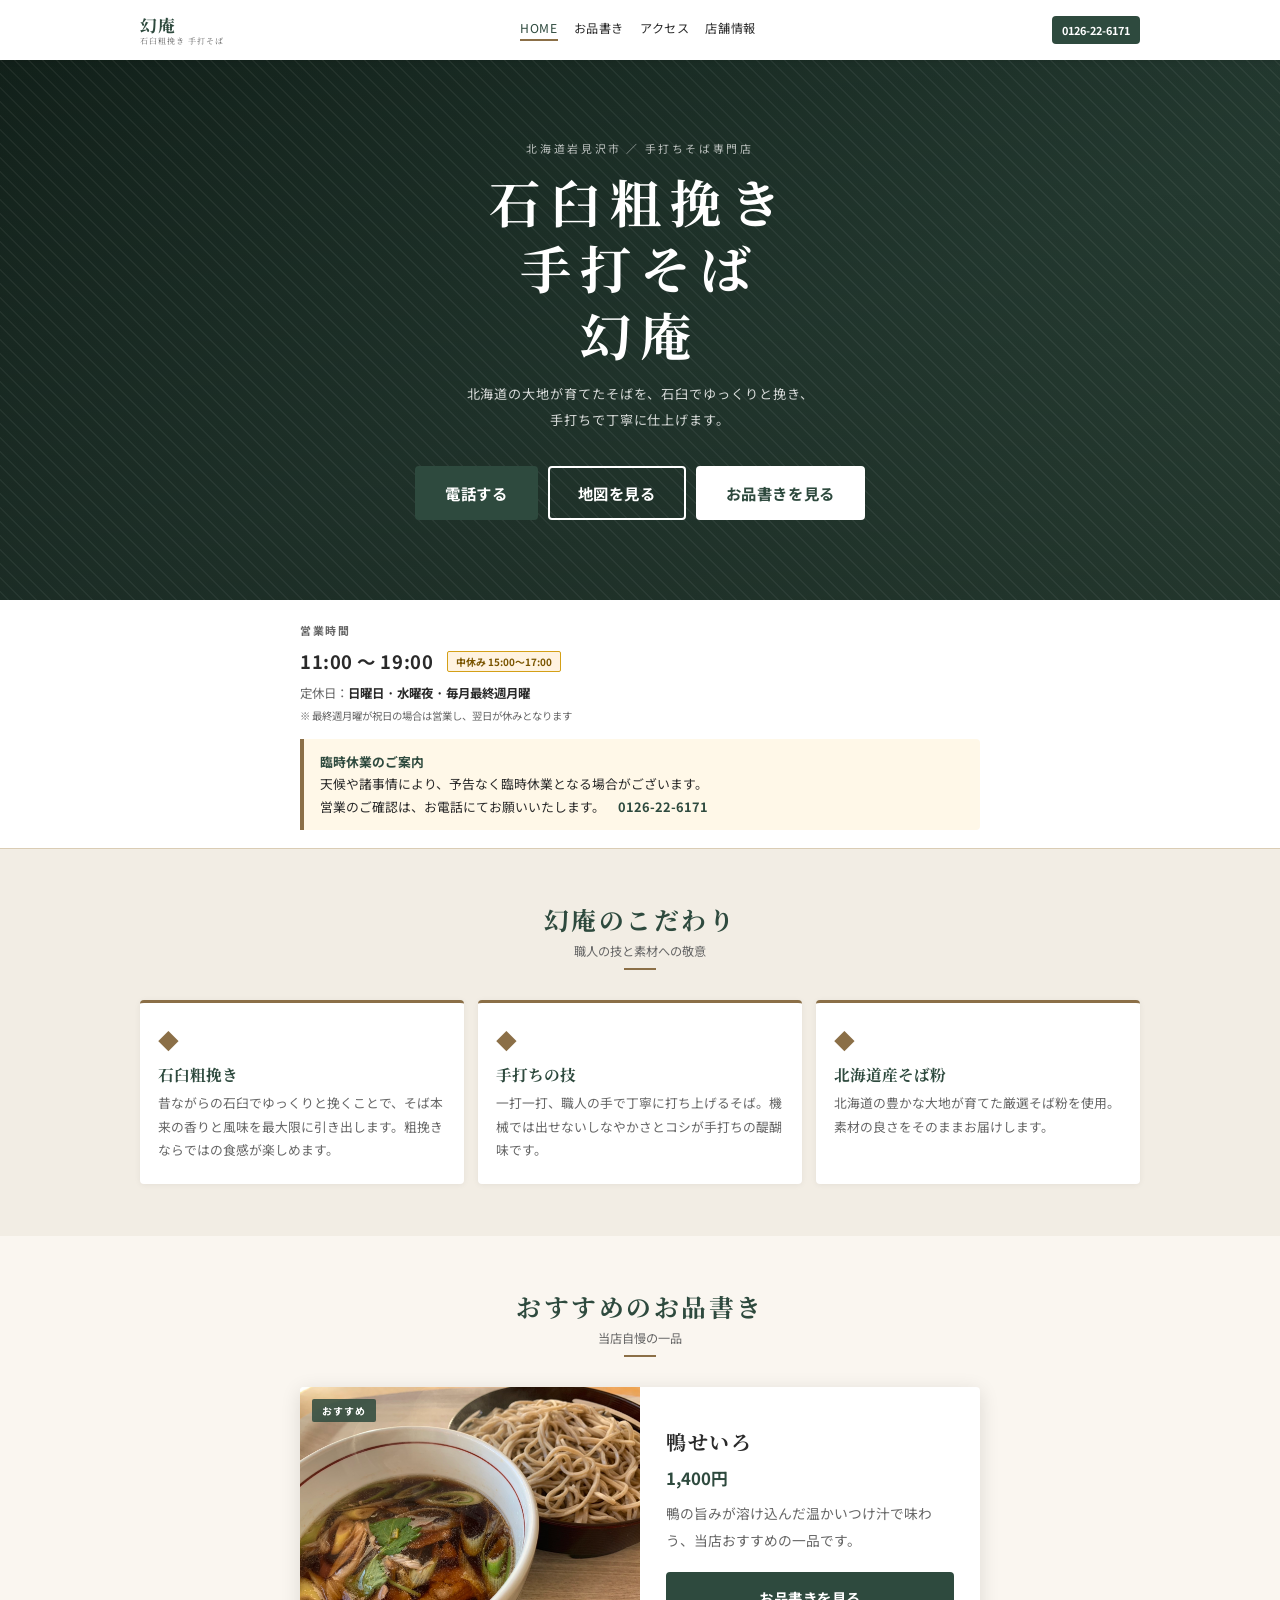
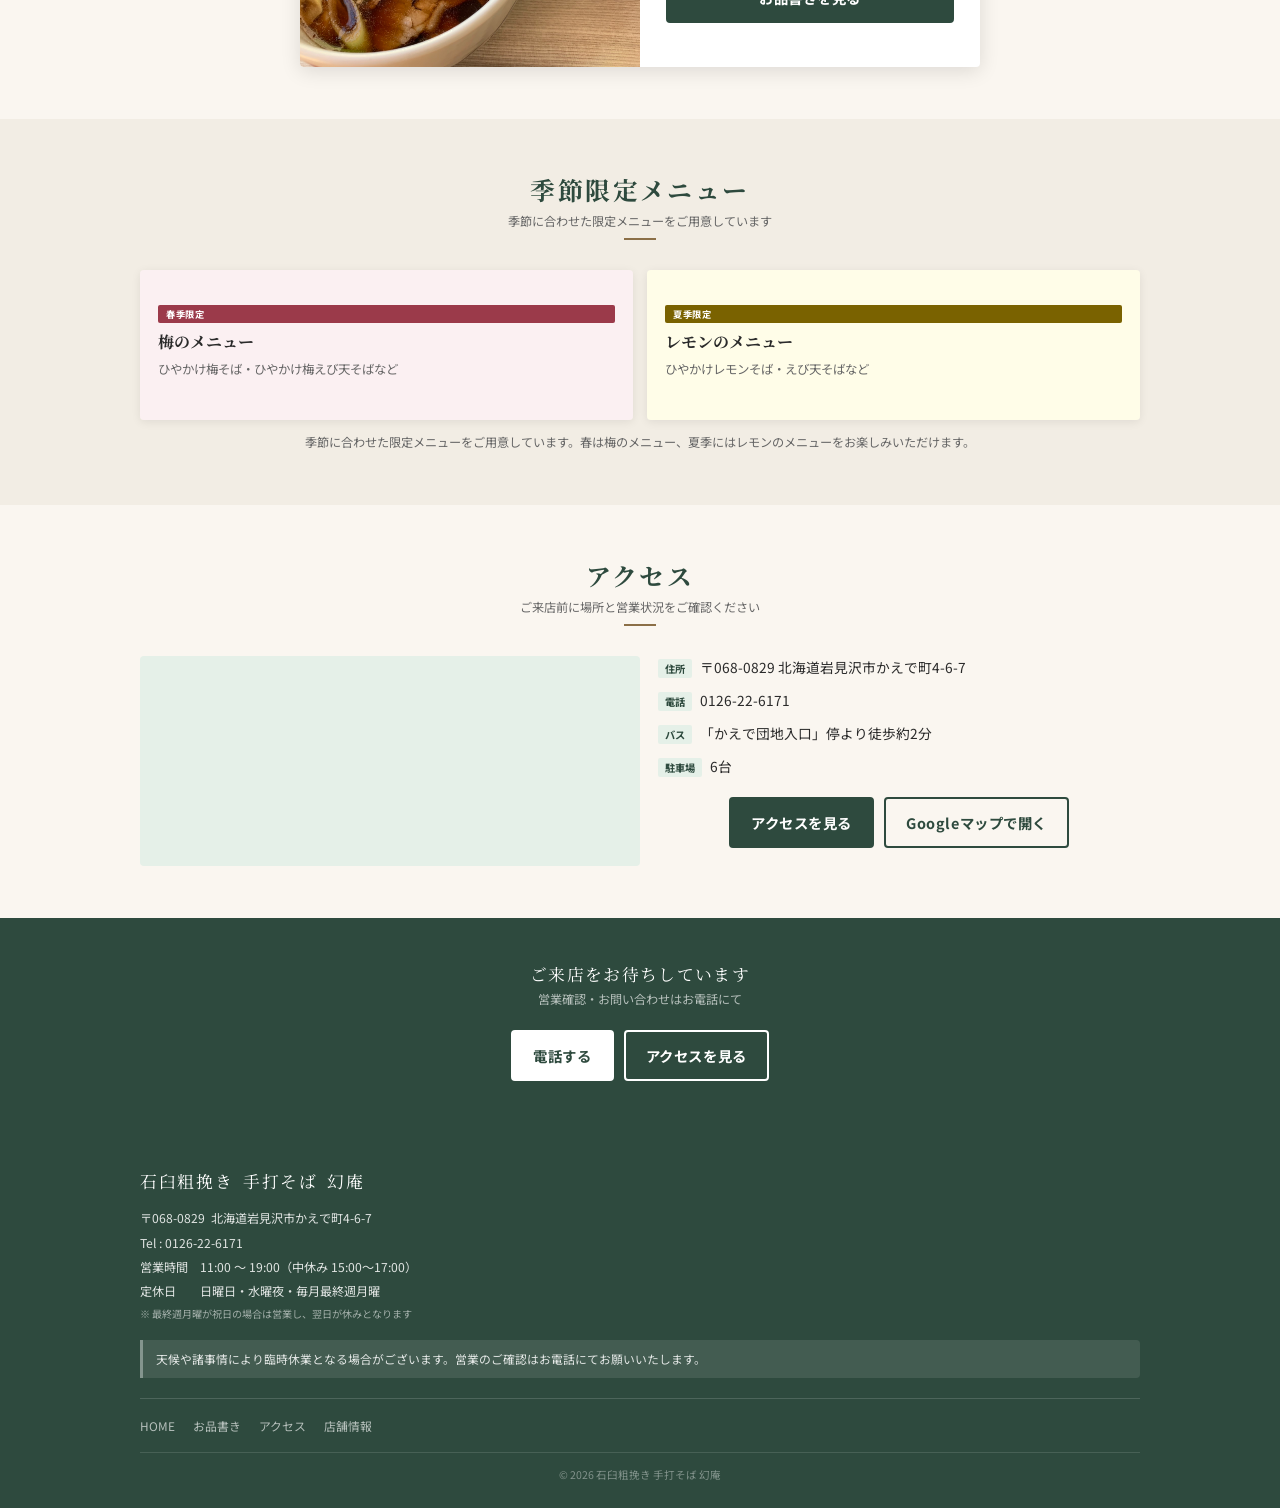
==== index.html @ c1849819 "Add files via upload" ====
<!DOCTYPE html>
<html lang="ja">
<head>
  <meta charset="UTF-8">
  <meta name="viewport" content="width=device-width, initial-scale=1.0">
  <title>石臼粗挽き 手打そば 幻庵｜岩見沢の手打そば店</title>
  <meta name="description" content="北海道岩見沢市かえで町の手打そば店「石臼粗挽き 手打そば 幻庵」。鴨せいろをはじめとした風味豊かなそばをご提供。営業時間や営業確認はお電話にてご案内しています。">
  <meta property="og:title" content="石臼粗挽き 手打そば 幻庵">
  <meta property="og:description" content="岩見沢市かえで町の石臼粗挽き手打そば店。メニューや営業時間等をご案内します。">
  <meta property="og:type" content="website">
  <meta property="og:url" content="https://jasmin1522.github.io/genan-site/index.html">
  <meta property="og:image" content="https://jasmin1522.github.io/genan-site/images/kamo-seiro.jpg">
  <meta property="og:site_name" content="石臼粗挽き 手打そば 幻庵">
  <meta name="twitter:card" content="summary_large_image">
  <link rel="preconnect" href="https://fonts.googleapis.com">
  <link rel="preconnect" href="https://fonts.gstatic.com" crossorigin>
  <link href="https://fonts.googleapis.com/css2?family=Noto+Sans+JP:wght@400;500;700&family=Noto+Serif+JP:wght@400;600;700&display=swap" rel="stylesheet">
  <link rel="stylesheet" href="css/style.css">
</head>
<body>
  <header class="hdr">
    <div class="hdr-in container">
      <a href="index.html" class="logo">幻庵<small>石臼粗挽き 手打そば</small></a>
      <nav class="nav" aria-label="グローバルナビゲーション">
        <a href="index.html" class="on">HOME</a>
        <a href="menu.html">お品書き</a>
        <a href="access.html">アクセス</a>
        <a href="info.html">店舗情報</a>
      </nav>
      <div class="hdr-actions">
        <a href="tel:0126-22-6171" class="hdr-tel">0126-22-6171</a>
        <button type="button" class="hamburger" id="hamburgerBtn" aria-label="メニューを開閉" aria-expanded="false" aria-controls="mobileMenu">
          <span></span>
          <span></span>
          <span></span>
        </button>
      </div>
    </div>
    <nav class="mobile-menu" id="mobileMenu" aria-label="モバイルメニュー" aria-hidden="true">
      <div class="mobile-menu__inner container">
        <a href="index.html" class="mobile-menu__link on">HOME</a>
        <a href="menu.html" class="mobile-menu__link">お品書き</a>
        <a href="access.html" class="mobile-menu__link">アクセス</a>
        <a href="info.html" class="mobile-menu__link">店舗情報</a>
        <a href="tel:0126-22-6171" class="btn btn-p btn-full">電話する</a>
      </div>
    </nav>
  </header>

  <main>
    <section class="hero">
      <div class="hero-c">
        <p class="hero-ey">北海道岩見沢市 ／ 手打ちそば専門店</p>
        <h1 class="hero-h1">石臼粗挽き<br>手打そば<br>幻庵</h1>
        <p class="hero-lead">北海道の大地が育てたそばを、石臼でゆっくりと挽き、<br>手打ちで丁寧に仕上げます。</p>
        <div class="cta-g">
          <a href="tel:0126-22-6171" class="btn btn-p btn-lg">電話する</a>
          <a href="https://maps.app.goo.gl/ch3YZuzkABbox61Y8" class="btn btn-ow btn-lg" target="_blank" rel="noopener">地図を見る</a>
          <a href="menu.html" class="btn btn-w btn-lg">お品書きを見る</a>
        </div>
      </div>
    </section>

    <div class="hours-bar">
      <div class="container container--compact">
        <p class="hours-head">営業時間</p>
        <div class="hours-main">
          <span class="hours-time">11:00 〜 19:00</span>
          <span class="break-badge">中休み 15:00〜17:00</span>
        </div>
        <p class="hours-closed">
          定休日：<strong>日曜日 · 水曜夜 · 毎月最終週月曜</strong><br>
          <small>※ 最終週月曜が祝日の場合は営業し、翌日が休みとなります</small>
        </p>
        <div class="kyuugyo-box">
          <strong>臨時休業のご案内</strong><br>
          天候や諸事情により、予告なく臨時休業となる場合がございます。<br>
          営業のご確認は、お電話にてお願いいたします。&emsp;<strong>0126-22-6171</strong>
        </div>
      </div>
    </div>

    <section class="sec sec-alt">
      <div class="container">
        <h2 class="sec-title">幻庵のこだわり</h2>
        <p class="sec-sub">職人の技と素材への敬意</p>
        <div class="divider"></div>
        <div class="kd-grid">
          <div class="kd-card">
            <div class="kd-icon">◆</div>
            <h3 class="kd-title">石臼粗挽き</h3>
            <p class="kd-text">昔ながらの石臼でゆっくりと挽くことで、そば本来の香りと風味を最大限に引き出します。粗挽きならではの食感が楽しめます。</p>
          </div>
          <div class="kd-card">
            <div class="kd-icon">◆</div>
            <h3 class="kd-title">手打ちの技</h3>
            <p class="kd-text">一打一打、職人の手で丁寧に打ち上げるそば。機械では出せないしなやかさとコシが手打ちの醍醐味です。</p>
          </div>
          <div class="kd-card">
            <div class="kd-icon">◆</div>
            <h3 class="kd-title">北海道産そば粉</h3>
            <p class="kd-text">北海道の豊かな大地が育てた厳選そば粉を使用。素材の良さをそのままお届けします。</p>
          </div>
        </div>
      </div>
    </section>

    <section class="sec">
      <div class="container container--compact">
        <h2 class="sec-title">おすすめのお品書き</h2>
        <p class="sec-sub">当店自慢の一品</p>
        <div class="divider"></div>
        <div class="feature-card">
          <div class="feature-card__photo">
            <img src="images/kamo-seiro.jpg" alt="幻庵のおすすめメニュー 鴨せいろ">
            <div class="feature-card__photo-overlay">おすすめ</div>
          </div>
          <div class="feature-card__body">
            <h3 class="feature-card__title">鴨せいろ</h3>
            <p class="feature-card__price">1,400円</p>
            <p class="feature-card__desc">鴨の旨みが溶け込んだ温かいつけ汁で味わう、当店おすすめの一品です。</p>
            <a href="menu.html" class="btn btn-p">お品書きを見る</a>
          </div>
        </div>
      </div>
    </section>

    <section class="sec sec-alt">
      <div class="container">
        <h2 class="sec-title">季節限定メニュー</h2>
        <p class="sec-sub">季節に合わせた限定メニューをご用意しています</p>
        <div class="divider"></div>
        <div class="season-grid">
          <div class="season-card">
            <div class="season-card__body season-card__body--plain season-card__body--ume">
              <span class="badge-spring">春季限定</span>
              <h3 class="season-card__name">梅のメニュー</h3>
              <p class="season-card__desc">ひやかけ梅そば・ひやかけ梅えび天そばなど</p>
            </div>
          </div>
          <div class="season-card">
            <div class="season-card__body season-card__body--plain season-card__body--lemon">
              <span class="badge-summer">夏季限定</span>
              <h3 class="season-card__name">レモンのメニュー</h3>
              <p class="season-card__desc">ひやかけレモンそば・えび天そばなど</p>
            </div>
          </div>
        </div>
        <p class="season-note">季節に合わせた限定メニューをご用意しています。春は梅のメニュー、夏季にはレモンのメニューをお楽しみいただけます。</p>
      </div>
    </section>

    <section class="sec">
      <div class="container">
        <h2 class="sec-title">アクセス</h2>
        <p class="sec-sub">ご来店前に場所と営業状況をご確認ください</p>
        <div class="divider"></div>
        <div class="access-mini-body">
          <div class="map-embed">
            <iframe src="https://maps.google.com/maps?q=%E5%8C%97%E6%B5%B7%E9%81%93%E5%B2%A9%E8%A6%8B%E6%B2%A2%E5%B8%82%E3%81%8B%E3%81%88%E3%81%A7%E7%94%BA4-6-7&t=&z=16&ie=UTF8&iwloc=&output=embed" title="石臼粗挽き 手打そば 幻庵の地図" loading="lazy" referrerpolicy="no-referrer-when-downgrade"></iframe>
          </div>
          <div class="access-rows">
            <div class="ac-row"><span class="ac-lbl">住所</span><div class="ac-val">〒068-0829 北海道岩見沢市かえで町4-6-7</div></div>
            <div class="ac-row"><span class="ac-lbl">電話</span><div class="ac-val"><a href="tel:0126-22-6171">0126-22-6171</a></div></div>
            <div class="ac-row"><span class="ac-lbl">バス</span><div class="ac-val">「かえで団地入口」停より徒歩約2分</div></div>
            <div class="ac-row"><span class="ac-lbl">駐車場</span><div class="ac-val">6台</div></div>
            <div class="access-buttons">
              <a href="access.html" class="btn btn-p">アクセスを見る</a>
              <a href="https://maps.app.goo.gl/ch3YZuzkABbox61Y8" class="btn btn-o" target="_blank" rel="noopener">Googleマップで開く</a>
            </div>
          </div>
        </div>
      </div>
    </section>

    <section class="cta-bar">
      <div class="container container--compact">
        <p class="cta-bar__title">ご来店をお待ちしています</p>
        <p class="cta-bar__sub">営業確認・お問い合わせはお電話にて</p>
        <div class="cta-bar__btns">
          <a href="tel:0126-22-6171" class="btn btn-w">電話する</a>
          <a href="access.html" class="btn btn-ow">アクセスを見る</a>
        </div>
      </div>
    </section>
  </main>

  <footer class="ftr">
    <div class="container">
      <p class="ftr-name">石臼粗挽き&ensp;手打そば&ensp;幻庵</p>
      <div class="ftr-info">
        <p>〒068-0829&ensp;北海道岩見沢市かえで町4-6-7</p>
        <p>Tel : 0126-22-6171</p>
        <p>営業時間&emsp;11:00 〜 19:00（中休み 15:00〜17:00）</p>
        <p>定休日&emsp;&emsp;日曜日・水曜夜・毎月最終週月曜</p>
        <small>※ 最終週月曜が祝日の場合は営業し、翌日が休みとなります</small>
      </div>
      <div class="ftr-notice">天候や諸事情により臨時休業となる場合がございます。営業のご確認はお電話にてお願いいたします。</div>
      <nav class="ftr-nav" aria-label="フッターナビゲーション">
        <a href="index.html">HOME</a>
        <a href="menu.html">お品書き</a>
        <a href="access.html">アクセス</a>
        <a href="info.html">店舗情報</a>
      </nav>
      <p class="ftr-copy">&copy; 2026 石臼粗挽き 手打そば 幻庵</p>
    </div>
  </footer>

  <script src="js/script.js"></script>
</body>
</html>
---- css/style.css ----
@import url('https://fonts.googleapis.com/css2?family=Noto+Sans+JP:wght@400;500;700&family=Noto+Serif+JP:wght@400;600;700&display=swap');

*, *::before, *::after {
  box-sizing: border-box;
}

:root {
  --c-primary: #2E4A3E;
  --c-primary-dark: #1e3228;
  --c-secondary: #8B6F47;
  --c-accent: #C4965A;
  --c-bg: #FAF6F0;
  --c-bg-alt: #F2EDE4;
  --c-white: #FFFFFF;
  --c-text: #2A2A2A;
  --c-text-sub: #666666;
  --c-border: #DACCB4;
  --c-green-light: #E5F0E8;
  --c-ume: #9B3A4A;
  --c-ume-bg: #FBF0F2;
  --c-ume-border: #D4828F;
  --c-lemon: #7A6200;
  --c-lemon-bg: #FFFDE8;
  --c-lemon-border: #C8AA00;
  --font-sans: 'Noto Sans JP', sans-serif;
  --font-serif: 'Noto Serif JP', serif;
  --r: 4px;
}

html {
  scroll-behavior: smooth;
}

body {
  margin: 0;
  font-family: var(--font-sans);
  background: var(--c-bg);
  color: var(--c-text);
}

a {
  color: inherit;
  text-decoration: none;
}

img {
  max-width: 100%;
  height: auto;
  display: block;
}

button,
input,
textarea,
select {
  font: inherit;
}

.container {
  max-width: 1040px;
  margin-inline: auto;
  padding-inline: 20px;
}

.container--compact {
  max-width: 720px;
}

.visually-hidden {
  position: absolute;
  width: 1px;
  height: 1px;
  padding: 0;
  margin: -1px;
  overflow: hidden;
  clip: rect(0, 0, 0, 0);
  white-space: nowrap;
  border-width: 0;
}

/* ヘッダー */
.hdr {
  background: #fff;
  box-shadow: 0 1px 6px rgba(0, 0, 0, 0.1);
  position: sticky;
  top: 0;
  z-index: 10;
}

.hdr-in {
  display: flex;
  align-items: center;
  justify-content: space-between;
  padding-block: 0;
  min-height: 60px;
  gap: 10px;
}

.logo {
  font-family: var(--font-serif);
  font-size: 1.05rem;
  font-weight: 700;
  color: var(--c-primary);
  letter-spacing: .06em;
  line-height: 1.2;
  flex-shrink: 0;
  white-space: nowrap;
}

.logo small {
  display: block;
  font-size: .50rem;
  font-weight: 400;
  color: var(--c-text-sub);
  margin-top: 1px;
}

.nav {
  display: none;
}

.nav a {
  font-size: .76rem;
  color: var(--c-text);
  letter-spacing: .05em;
  padding-bottom: 2px;
  border-bottom: 2px solid transparent;
  white-space: nowrap;
}

.nav a.on,
.nav a:hover {
  color: var(--c-primary);
  border-bottom-color: var(--c-secondary);
}

.hdr-actions {
  display: flex;
  align-items: center;
  gap: 8px;
  flex-shrink: 0;
}

.hdr-tel {
  display: none;
  align-items: center;
  font-size: .68rem;
  font-weight: 700;
  color: #fff;
  background: var(--c-primary);
  padding: 6px 10px;
  border-radius: var(--r);
  white-space: nowrap;
}

.hamburger {
  width: 42px;
  height: 42px;
  display: inline-flex;
  flex-direction: column;
  justify-content: center;
  gap: 5px;
  border: 1px solid var(--c-border);
  border-radius: var(--r);
  background: #fff;
  padding-inline: 10px;
}

.hamburger span {
  width: 100%;
  height: 2px;
  background: var(--c-primary);
  transition: .2s;
}

.hamburger.is-open span:nth-child(1) {
  transform: translateY(7px) rotate(45deg);
}

.hamburger.is-open span:nth-child(2) {
  opacity: 0;
}

.hamburger.is-open span:nth-child(3) {
  transform: translateY(-7px) rotate(-45deg);
}

.mobile-menu {
  display: none;
  background: #fff;
  border-top: 1px solid var(--c-border);
}

.mobile-menu.is-open {
  display: block;
}

.mobile-menu__inner {
  padding-top: 8px;
  padding-bottom: 16px;
}

.mobile-menu__link {
  display: block;
  padding: 14px 0;
  border-bottom: 1px solid var(--c-border);
  font-size: .86rem;
}

.mobile-menu__link.on {
  color: var(--c-primary);
}

/* ボタン */
.btn {
  display: inline-flex;
  align-items: center;
  justify-content: center;
  gap: 6px;
  padding: 13px 20px;
  min-height: 48px;
  font-family: var(--font-sans);
  font-size: .90rem;
  font-weight: 700;
  letter-spacing: .04em;
  border: 2px solid transparent;
  border-radius: var(--r);
  cursor: pointer;
  transition: .2s;
  white-space: nowrap;
}

.btn-p {
  background: var(--c-primary);
  color: #fff;
  border-color: var(--c-primary);
}

.btn-p:hover {
  background: var(--c-primary-dark);
}

.btn-ow {
  background: transparent;
  color: #fff;
  border-color: #fff;
}

.btn-w {
  background: #fff;
  color: var(--c-primary);
  border-color: #fff;
}

.btn-o {
  background: transparent;
  color: var(--c-primary);
  border-color: var(--c-primary);
}

.btn-lg {
  padding: 14px 28px;
  font-size: .96rem;
}

.btn-full {
  width: 100%;
}

.btn-sm {
  font-size: .80rem;
  padding: 9px 16px;
  min-height: auto;
}

/* ヒーロー */
.hero {
  min-height: 60vh;
  display: flex;
  align-items: center;
  justify-content: center;
  text-align: center;
  padding: 60px 24px;
  position: relative;
  overflow: hidden;
  background: linear-gradient(160deg, #162820 0%, #2E4A3E 55%, #3a5a4a 100%);
}

.hero::after {
  content: '';
  position: absolute;
  inset: 0;
  opacity: .05;
  background-image: repeating-linear-gradient(45deg, #fff 0, #fff 1px, transparent 0, transparent 50%);
  background-size: 14px 14px;
  pointer-events: none;
}

.hero::before {
  content: '';
  position: absolute;
  inset: 0;
  background: linear-gradient(180deg, rgba(0, 0, 0, .2) 0%, rgba(0, 0, 0, .4) 100%);
}

.hero-c {
  position: relative;
  z-index: 1;
  color: #fff;
  max-width: 500px;
}

.hero-ey {
  font-size: .68rem;
  letter-spacing: .24em;
  opacity: .70;
  margin: 0 0 12px;
}

.hero-h1 {
  font-family: var(--font-serif);
  font-size: clamp(1.9rem, 7vw, 3.2rem);
  letter-spacing: .18em;
  line-height: 1.3;
  margin: 0 0 14px;
}

.hero-lead {
  font-size: .82rem;
  letter-spacing: .07em;
  opacity: .82;
  line-height: 1.95;
  margin: 0 0 34px;
}

.cta-g {
  display: flex;
  flex-direction: column;
  gap: 10px;
  max-width: 290px;
  margin: 0 auto;
}

/* 営業時間 */
.hours-bar {
  background: #fff;
  padding: 22px 0 18px;
  border-bottom: 1px solid var(--c-border);
}

.hours-head {
  font-size: .68rem;
  font-weight: 700;
  color: var(--c-text-sub);
  letter-spacing: .14em;
  margin: 0 0 10px;
}

.hours-main {
  display: flex;
  align-items: center;
  flex-wrap: wrap;
  gap: 6px 14px;
  margin-bottom: 8px;
}

.hours-time {
  font-size: 1.15rem;
  font-weight: 700;
  color: var(--c-text);
  letter-spacing: .03em;
}

.break-badge {
  display: inline-block;
  background: #FFF3E0;
  border: 1px solid #D4A017;
  color: #7A5500;
  font-size: .62rem;
  font-weight: 700;
  padding: 2px 8px;
  border-radius: 2px;
}

.hours-closed {
  font-size: .78rem;
  color: var(--c-text-sub);
  line-height: 1.8;
  margin: 0 0 12px;
}

.hours-closed strong {
  color: var(--c-text);
}

.kyuugyo-box {
  background: #FFF8E8;
  border-left: 4px solid var(--c-secondary);
  padding: 12px 16px;
  border-radius: 0 var(--r) var(--r) 0;
  font-size: .80rem;
  color: var(--c-text);
  line-height: 1.75;
}

.kyuugyo-box strong {
  color: var(--c-primary);
}

/* セクション */
.sec {
  padding: 52px 0;
}

.sec-alt {
  background: var(--c-bg-alt);
}

.sec-title {
  font-family: var(--font-serif);
  font-size: clamp(1.2rem, 4vw, 1.55rem);
  color: var(--c-primary);
  text-align: center;
  letter-spacing: .10em;
  margin: 0 0 5px;
}

.sec-sub {
  font-size: .76rem;
  color: var(--c-text-sub);
  text-align: center;
  margin: 0 0 8px;
}

.divider {
  width: 32px;
  height: 2px;
  background: var(--c-secondary);
  margin: 8px auto 30px;
}

/* こだわり */
.kd-grid {
  display: grid;
  grid-template-columns: 1fr;
  gap: 14px;
}

.kd-card {
  background: #fff;
  border-top: 3px solid var(--c-secondary);
  border-radius: var(--r);
  padding: 22px 18px;
  box-shadow: 0 1px 6px rgba(0, 0, 0, .06);
}

.kd-icon {
  font-size: 1.3rem;
  color: var(--c-secondary);
  margin-bottom: 8px;
}

.kd-title {
  font-family: var(--font-serif);
  font-size: .98rem;
  color: var(--c-primary);
  margin: 0 0 6px;
}

.kd-text {
  font-size: .80rem;
  color: var(--c-text-sub);
  line-height: 1.85;
  margin: 0;
}

/* フィーチャーカード */
.feature-card {
  max-width: 560px;
  margin: 0 auto;
  background: #fff;
  border-radius: var(--r);
  overflow: hidden;
  box-shadow: 0 4px 20px rgba(0, 0, 0, .12);
}

.feature-card__photo {
  width: 100%;
  height: 260px;
  overflow: hidden;
  position: relative;
}

.feature-card__photo img {
  width: 100%;
  height: 100%;
  object-fit: cover;
  object-position: center 40%;
}

.feature-card__photo-overlay {
  position: absolute;
  top: 12px;
  left: 12px;
  background: rgba(46, 74, 62, .85);
  color: #fff;
  font-size: .62rem;
  font-weight: 700;
  letter-spacing: .10em;
  padding: 4px 10px;
  border-radius: 2px;
}

.feature-card__body {
  padding: 22px 26px 26px;
  text-align: center;
}

.feature-card__title {
  font-family: var(--font-serif);
  font-size: 1.25rem;
  color: var(--c-text);
  margin: 0 0 10px;
  letter-spacing: .08em;
}

.feature-card__price {
  font-size: 1.05rem;
  font-weight: 700;
  color: var(--c-primary);
  margin: 0 0 10px;
}

.feature-card__desc {
  font-size: .86rem;
  color: var(--c-text-sub);
  line-height: 1.95;
  margin: 0 0 18px;
}

.feature-card--menu {
  max-width: 100%;
  margin-bottom: 34px;
}

.feature-card__body--menu {
  background: #fff;
  padding: 18px 20px;
  text-align: left;
}

.feature-card__title--menu {
  font-size: 1.1rem;
  margin-bottom: 4px;
}

.feature-card__price-inline {
  font-size: .80rem;
  font-weight: 700;
  color: var(--c-primary);
}

/* 季節限定 */
.season-grid {
  display: grid;
  grid-template-columns: 1fr;
  gap: 14px;
}

.season-grid--compact {
  grid-template-columns: 1fr 1fr;
  gap: 12px;
}

.season-card {
  border-radius: var(--r);
  overflow: hidden;
  box-shadow: 0 2px 10px rgba(0, 0, 0, .08);
}

.season-card__photo {
  height: 150px;
  overflow: hidden;
  position: relative;
}

.season-card__photo-ph {
  width: 100%;
  height: 100%;
  display: flex;
  flex-direction: column;
  align-items: center;
  justify-content: center;
  gap: 5px;
  position: relative;
}

.season-card__photo-ph::after {
  content: '';
  position: absolute;
  inset: 0;
  opacity: .07;
  background-image: repeating-linear-gradient(45deg, #fff 0, #fff 1px, transparent 0, transparent 50%);
  background-size: 10px 10px;
}

.ph-ume {
  background: linear-gradient(135deg, #5C2030 0%, #8B3A4A 50%, #6B2A38 100%);
  color: #FFE8EC;
}

.ph-lemon {
  background: linear-gradient(135deg, #5A4800 0%, #8B6E00 50%, #6A5500 100%);
  color: #FFFDE0;
}

.ph-name {
  position: relative;
  z-index: 1;
  font-family: var(--font-serif);
  font-size: 1.2rem;
  font-weight: 700;
  letter-spacing: .12em;
}

.ph-label {
  position: relative;
  z-index: 1;
  font-size: .60rem;
  letter-spacing: .18em;
  opacity: .78;
}

.season-card__body {
  padding: 14px 18px 18px;
  background: #fff;
}

.season-card__body--plain {
  min-height: 150px;
  display: flex;
  flex-direction: column;
  justify-content: center;
}

.season-card__body--ume {
  background: var(--c-ume-bg);
}

.season-card__body--lemon {
  background: var(--c-lemon-bg);
}

.season-card__name {
  font-family: var(--font-serif);
  font-size: 1.0rem;
  color: var(--c-text);
  margin: 0 0 5px;
}

.season-card__desc {
  font-size: .78rem;
  color: var(--c-text-sub);
  line-height: 1.80;
  margin: 0;
}

.season-card__name--small {
  font-size: .90rem;
}

.season-card__desc--small {
  font-size: .74rem;
}

.badge-spring,
.badge-summer {
  display: inline-block;
  font-size: .58rem;
  font-weight: 700;
  padding: 2px 8px;
  border-radius: 2px;
  margin-bottom: 7px;
  letter-spacing: .06em;
}

.badge-spring {
  background: var(--c-ume);
  color: #fff;
}

.badge-summer {
  background: var(--c-lemon);
  color: #fff;
}

.season-note {
  font-size: .76rem;
  color: var(--c-text-sub);
  margin: 12px 0 0;
  line-height: 1.75;
  text-align: center;
}

.season-note--menu {
  text-align: left;
}

/* アクセス */
.access-mini-body {
  display: flex;
  flex-direction: column;
  gap: 18px;
}

.map-embed {
  flex: 0 0 50%;
  height: 210px;
  background: var(--c-green-light);
  border-radius: var(--r);
  overflow: hidden;
}

.map-embed iframe,
.map-live iframe {
  width: 100%;
  height: 100%;
  border: 0;
  display: block;
}

.access-rows {
  display: flex;
  flex-direction: column;
  gap: 10px;
  flex: 1;
}

.ac-row {
  display: flex;
  align-items: flex-start;
  gap: 8px;
  font-size: .86rem;
}

.ac-lbl {
  font-size: .64rem;
  font-weight: 700;
  color: var(--c-primary);
  background: var(--c-green-light);
  padding: 2px 7px;
  border-radius: 2px;
  white-space: nowrap;
  flex-shrink: 0;
  margin-top: 3px;
}

.ac-val {
  color: var(--c-text);
  line-height: 1.65;
}

.access-buttons {
  display: flex;
  flex-direction: column;
  gap: 10px;
  margin-top: 10px;
}

.map-live {
  background: var(--c-green-light);
  height: 300px;
}

/* CTA */
.cta-bar {
  background: var(--c-primary);
  padding: 44px 20px;
  text-align: center;
}

.cta-bar__title {
  font-family: var(--font-serif);
  font-size: 1.05rem;
  color: #fff;
  margin: 0 0 4px;
  letter-spacing: .08em;
}

.cta-bar__sub {
  font-size: .76rem;
  color: rgba(255, 255, 255, .65);
  margin: 0 0 22px;
}

.cta-bar__btns {
  display: flex;
  flex-direction: column;
  gap: 10px;
  max-width: 320px;
  margin: 0 auto;
}

.cta-bar__btns--triple {
  max-width: 360px;
}

/* フッター */
.ftr {
  background: var(--c-primary);
  color: rgba(255, 255, 255, .85);
  padding: 44px 20px 26px;
}

.ftr-name {
  font-family: var(--font-serif);
  font-size: 1.05rem;
  color: #fff;
  letter-spacing: .10em;
  margin: 0 0 13px;
}

.ftr-info {
  font-size: .76rem;
  line-height: 2.0;
  margin-bottom: 16px;
}

.ftr-info p,
.ftr-info small {
  margin: 0;
  display: block;
}

.ftr-info small {
  opacity: .65;
}

.ftr-notice {
  font-size: .74rem;
  background: rgba(255, 255, 255, .10);
  border-left: 3px solid rgba(255, 255, 255, .35);
  padding: 9px 13px;
  margin-bottom: 20px;
  line-height: 1.7;
  border-radius: 0 var(--r) var(--r) 0;
}

.ftr-nav {
  display: flex;
  flex-wrap: wrap;
  gap: 8px 18px;
  padding-top: 18px;
  border-top: 1px solid rgba(255, 255, 255, .15);
  margin-bottom: 18px;
}

.ftr-nav a {
  font-size: .74rem;
  color: rgba(255, 255, 255, .65);
}

.ftr-copy {
  font-size: .66rem;
  color: rgba(255, 255, 255, .40);
  text-align: center;
  padding-top: 14px;
  border-top: 1px solid rgba(255, 255, 255, .12);
  margin: 0;
}

/* 内部ページ */
.page-hero {
  background: var(--c-primary);
  padding: 48px 20px;
  text-align: center;
}

.page-hero-title {
  font-family: var(--font-serif);
  font-size: clamp(1.5rem, 5vw, 2rem);
  color: #fff;
  letter-spacing: .18em;
  margin: 0 0 5px;
}

.page-hero-en {
  font-size: .64rem;
  color: rgba(255, 255, 255, .55);
  letter-spacing: .22em;
  margin: 0;
}

/* メニュー */
.menu-cat {
  margin-bottom: 38px;
}

.menu-cat-hdr {
  display: flex;
  align-items: center;
  gap: 10px;
  margin-bottom: 14px;
}

.menu-cat-title {
  font-family: var(--font-serif);
  font-size: 1.1rem;
  color: var(--c-primary);
  letter-spacing: .10em;
  white-space: nowrap;
  margin: 0;
}

.menu-cat-rule {
  flex: 1;
  height: 1px;
  background: var(--c-border);
}

.nabe-tag {
  display: inline-flex;
  font-size: .60rem;
  font-weight: 700;
  color: #1A3A5C;
  background: #E8F0FF;
  border: 1px solid #A0BADD;
  padding: 2px 8px;
  border-radius: 2px;
  letter-spacing: .06em;
  white-space: nowrap;
}

.menu-list {
  border-top: 1px solid var(--c-border);
  list-style: none;
  margin: 0;
  padding: 0;
}

.menu-item {
  display: flex;
  justify-content: space-between;
  align-items: flex-start;
  padding: 11px 6px;
  border-bottom: 1px solid var(--c-border);
  gap: 14px;
}

.menu-item.rec {
  background: #FAFFF8;
}

.menu-item.s-ume {
  background: var(--c-ume-bg);
}

.menu-item.s-lemon {
  background: var(--c-lemon-bg);
}

.mi-name {
  font-size: .92rem;
  color: var(--c-text);
  letter-spacing: .02em;
  line-height: 1.5;
}

.mi-price {
  font-size: .90rem;
  font-weight: 700;
  color: var(--c-primary);
  white-space: nowrap;
  flex-shrink: 0;
}

.mi-price .yen {
  font-size: .72rem;
  font-weight: 400;
  color: var(--c-text-sub);
}

.badge-rec {
  display: inline-block;
  font-size: .55rem;
  font-weight: 700;
  color: #fff;
  background: var(--c-secondary);
  padding: 1px 6px;
  border-radius: 2px;
  margin-left: 5px;
  vertical-align: middle;
  letter-spacing: .04em;
}

.badge-sp {
  display: inline-block;
  font-size: .55rem;
  font-weight: 700;
  color: var(--c-ume);
  background: var(--c-ume-bg);
  border: 1px solid var(--c-ume-border);
  padding: 1px 6px;
  border-radius: 2px;
  margin-left: 5px;
  vertical-align: middle;
  letter-spacing: .04em;
}

.badge-su {
  display: inline-block;
  font-size: .55rem;
  font-weight: 700;
  color: var(--c-lemon);
  background: var(--c-lemon-bg);
  border: 1px solid var(--c-lemon-border);
  padding: 1px 6px;
  border-radius: 2px;
  margin-left: 5px;
  vertical-align: middle;
  letter-spacing: .04em;
}

.season-inline {
  display: flex;
  gap: 10px;
  margin-bottom: 10px;
  font-size: .72rem;
  color: var(--c-text-sub);
  flex-wrap: wrap;
}

.menu-note {
  background: var(--c-bg-alt);
  border-radius: var(--r);
  padding: 18px 20px;
  margin-top: 10px;
}

.menu-note p {
  font-size: .80rem;
  color: var(--c-text-sub);
  line-height: 1.85;
  margin: 0;
}

.yoyaku-note {
  background: #F0F6F0;
  border-radius: var(--r);
  padding: 12px 16px;
  font-size: .80rem;
  color: var(--c-text);
  line-height: 1.75;
  margin-top: 12px;
}

.ippin-grid {
  display: grid;
  grid-template-columns: 1fr 1fr;
  gap: 0;
  border-top: 1px solid var(--c-border);
}

.ippin-item {
  display: flex;
  justify-content: space-between;
  align-items: baseline;
  padding: 9px 6px;
  border-bottom: 1px solid var(--c-border);
  gap: 8px;
  font-size: .86rem;
}

.ippin-item:nth-child(even) {
  border-left: 1px solid var(--c-border);
}

.ippin-name {
  color: var(--c-text);
}

.ippin-price {
  font-size: .82rem;
  font-weight: 700;
  color: var(--c-primary);
  white-space: nowrap;
  flex-shrink: 0;
}

/* テーブル・アクセス */
.info-tbl {
  width: 100%;
  border-collapse: collapse;
  margin-bottom: 8px;
}

.info-tbl th,
.info-tbl td {
  padding: 11px 13px;
  border: 1px solid var(--c-border);
  font-size: .88rem;
  vertical-align: top;
  line-height: 1.75;
}

.info-tbl th {
  background: var(--c-green-light);
  color: var(--c-primary);
  font-weight: 700;
  width: 36%;
  text-align: left;
}

.info-tbl td {
  background: #fff;
  color: var(--c-text);
}

.info-tbl .note {
  display: block;
  font-size: .74rem;
  color: var(--c-text-sub);
  margin-top: 4px;
}

.ac-block {
  border-radius: var(--r);
  border: 1px solid var(--c-border);
  overflow: hidden;
  margin-bottom: 14px;
}

.ac-block-hdr {
  background: var(--c-green-light);
  color: var(--c-primary);
  font-weight: 700;
  font-size: .86rem;
  padding: 9px 14px;
  letter-spacing: .06em;
}

.ac-block-body {
  padding: 14px 16px;
  font-size: .88rem;
  line-height: 1.85;
  background: #fff;
}

/* 利用案内 */
.usage-list {
  border-top: 1px solid var(--c-border);
}

.usage-item {
  display: flex;
  align-items: flex-start;
  gap: 12px;
  padding: 12px 4px;
  border-bottom: 1px solid var(--c-border);
}

.usage-arrow {
  color: var(--c-primary);
  font-size: .9rem;
  flex-shrink: 0;
  margin-top: 2px;
}

.usage-body {
  flex: 1;
}

.usage-lbl {
  font-size: .70rem;
  font-weight: 700;
  color: var(--c-primary);
  margin: 0 0 2px;
}

.usage-val {
  font-size: .88rem;
  color: var(--c-text);
  line-height: 1.7;
  margin: 0;
}

.usage-note {
  font-size: .72rem;
  color: var(--c-text-sub);
  margin: 3px 0 0;
  line-height: 1.6;
}

@media (min-width: 768px) {
  .cta-g,
  .cta-bar__btns,
  .access-buttons {
    flex-direction: row;
    max-width: 100%;
    justify-content: center;
  }

  .kd-grid {
    grid-template-columns: repeat(3, 1fr);
  }

  .feature-card {
    max-width: 100%;
    display: grid;
    grid-template-columns: 1fr 1fr;
  }

  .feature-card__photo {
    height: 100%;
    min-height: 280px;
  }

  .feature-card__body {
    text-align: left;
    display: flex;
    flex-direction: column;
    justify-content: center;
  }

  .season-grid {
    grid-template-columns: 1fr 1fr;
  }

  .access-mini-body {
    flex-direction: row;
  }

  .map-live {
    height: 380px;
  }
}

@media (min-width: 1024px) {
  .nav {
    display: flex;
    gap: 16px;
    flex: 1;
    justify-content: center;
  }

  .hdr-tel {
    display: inline-flex;
  }

  .hamburger {
    display: none;
  }
}
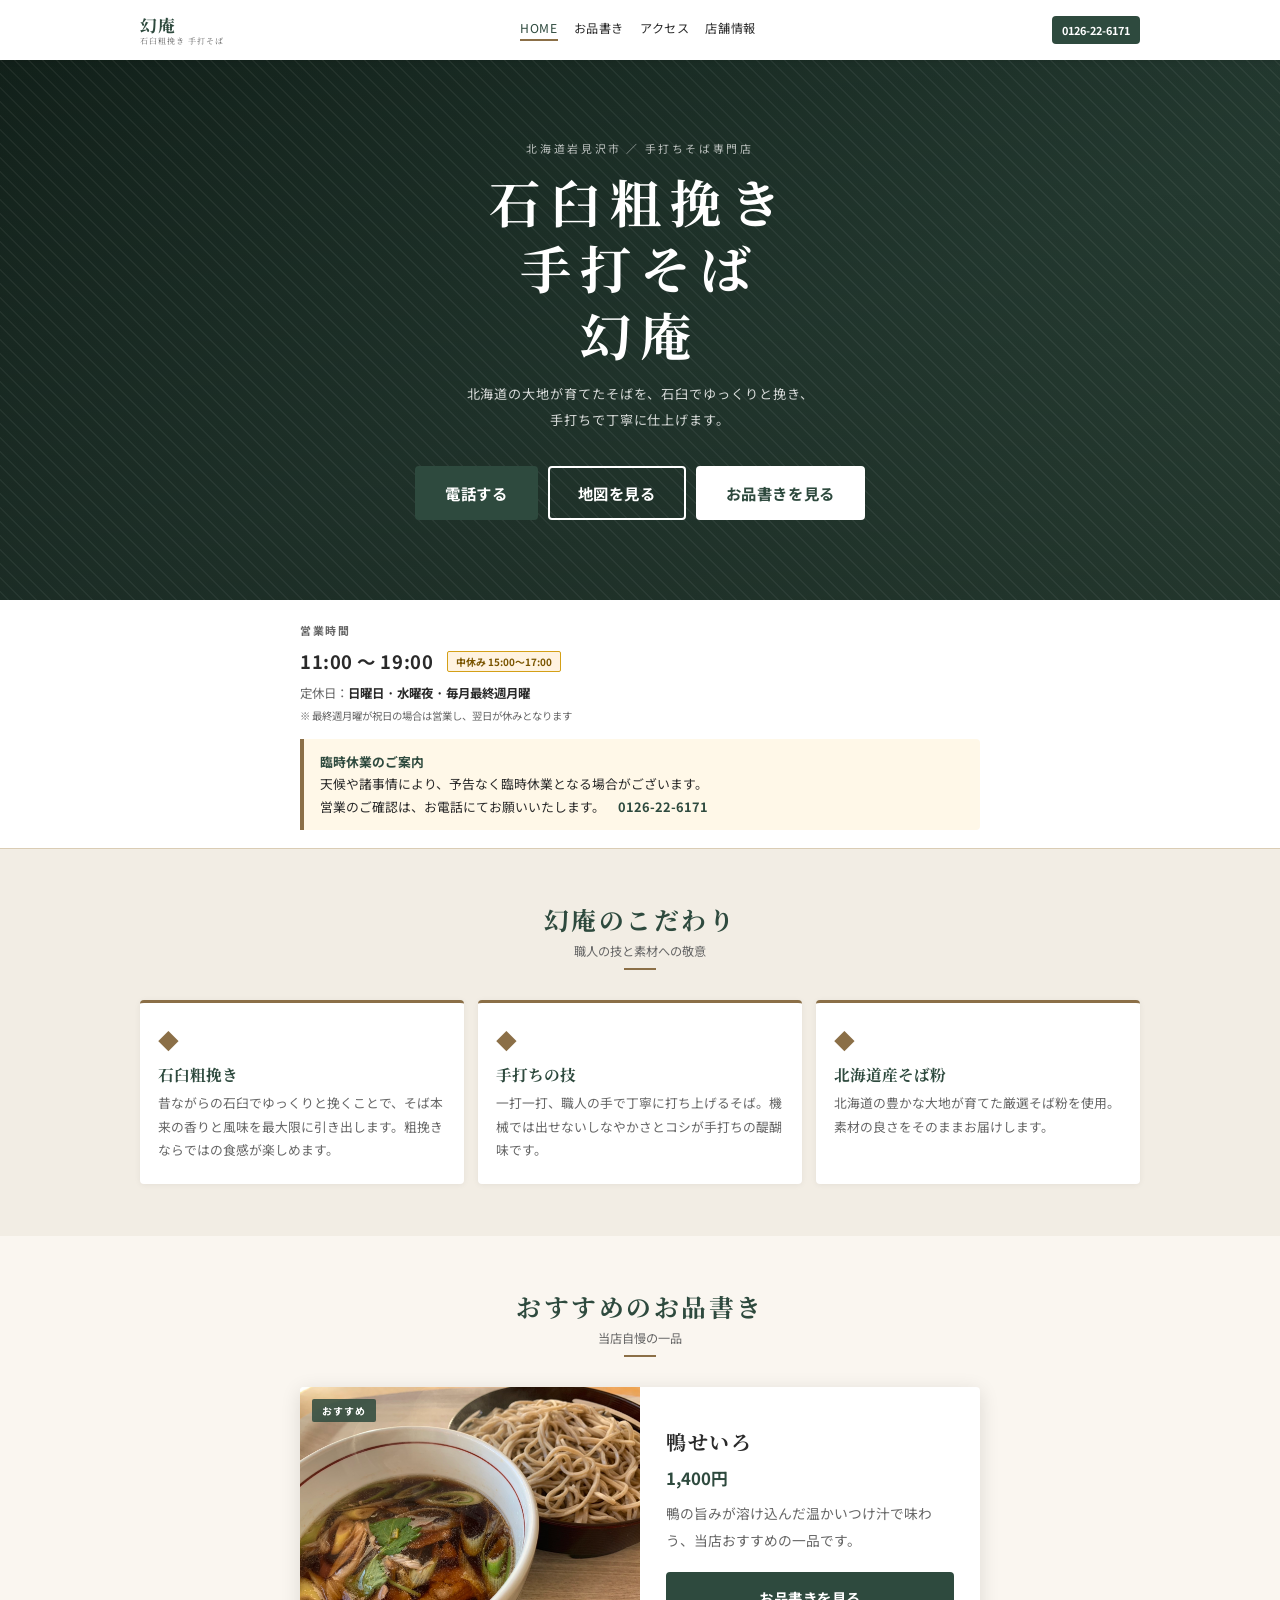
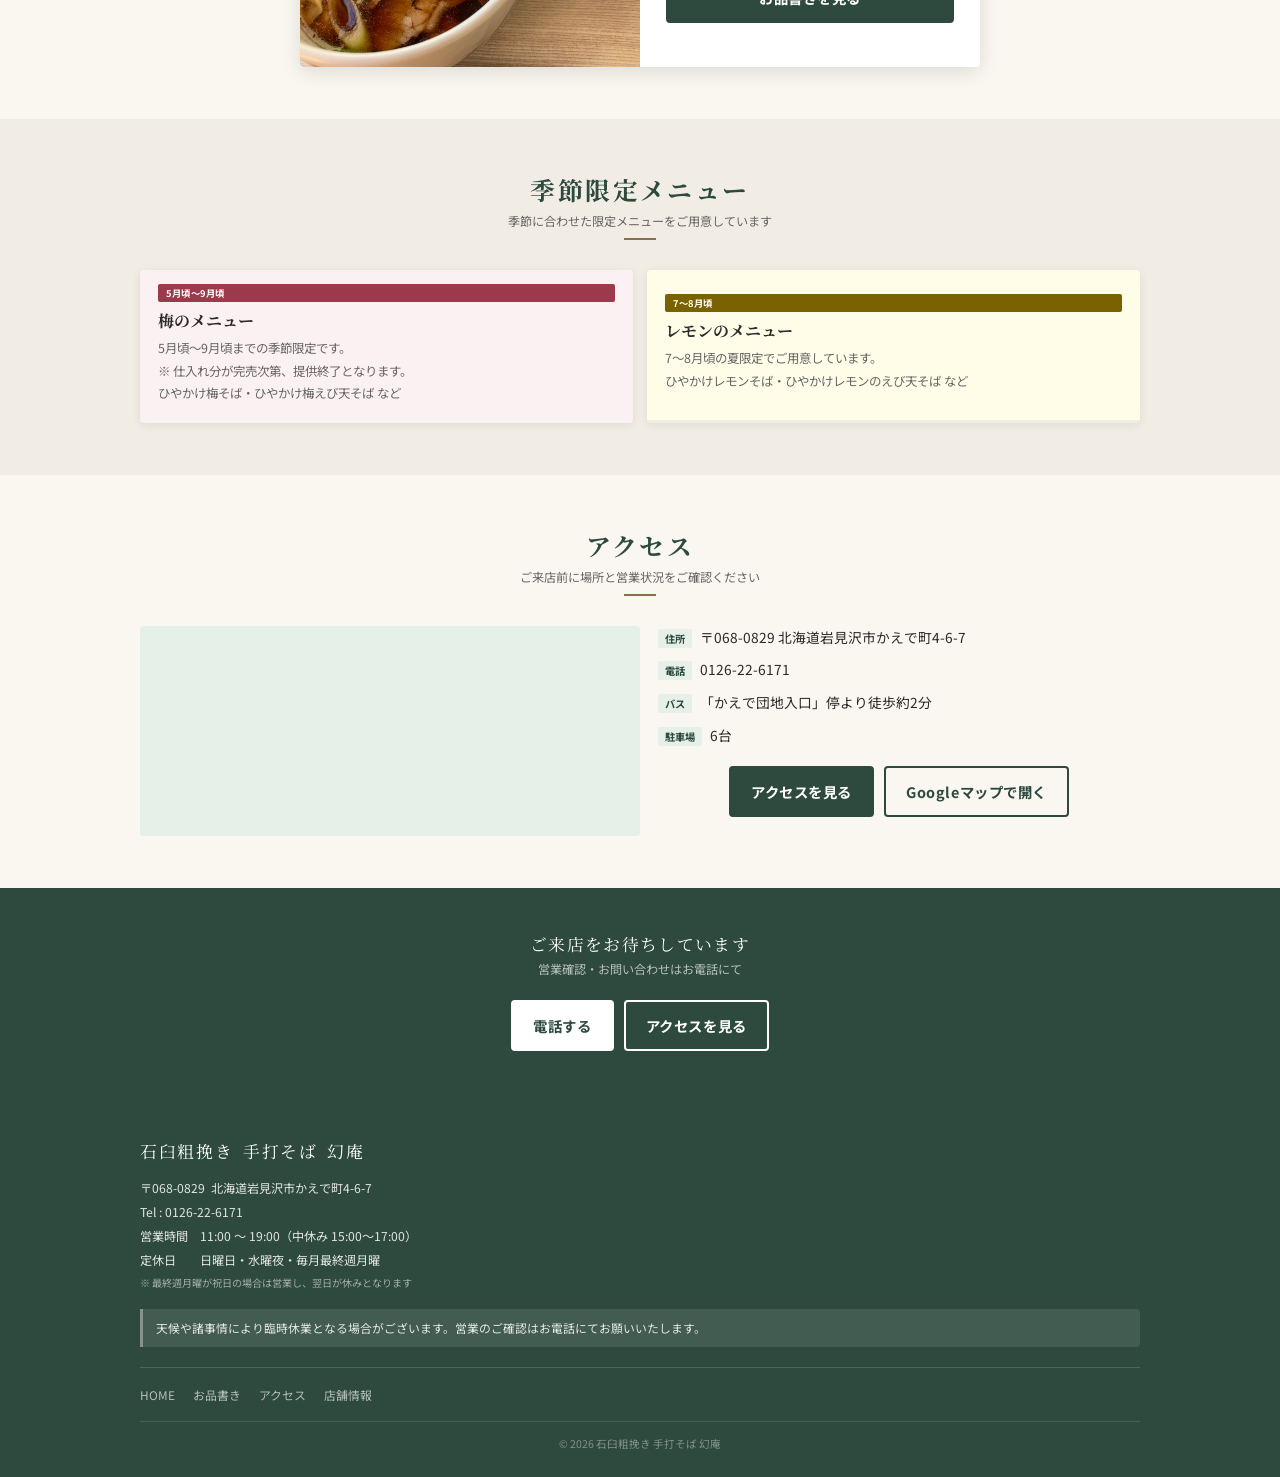
==== commit 10ee43dc: "Add files via upload" ====
--- a/index.html
+++ b/index.html
@@ -133,20 +133,25 @@
         <div class="season-grid">
           <div class="season-card">
             <div class="season-card__body season-card__body--plain season-card__body--ume">
-              <span class="badge-spring">春季限定</span>
+              <span class="badge-spring">5月頃〜9月頃</span>
               <h3 class="season-card__name">梅のメニュー</h3>
-              <p class="season-card__desc">ひやかけ梅そば・ひやかけ梅えび天そばなど</p>
+              <p class="season-card__desc">
+                5月頃〜9月頃までの季節限定です。<br>
+                ※ 仕入れ分が完売次第、提供終了となります。
+              </p>
+              <p class="season-card__desc">ひやかけ梅そば・ひやかけ梅えび天そば など</p>
             </div>
           </div>
+    
           <div class="season-card">
             <div class="season-card__body season-card__body--plain season-card__body--lemon">
-              <span class="badge-summer">夏季限定</span>
+              <span class="badge-summer">7〜8月頃</span>
               <h3 class="season-card__name">レモンのメニュー</h3>
-              <p class="season-card__desc">ひやかけレモンそば・えび天そばなど</p>
+              <p class="season-card__desc">7〜8月頃の夏限定でご用意しています。</p>
+              <p class="season-card__desc">ひやかけレモンそば・ひやかけレモンのえび天そば など</p>
             </div>
           </div>
         </div>
-        <p class="season-note">季節に合わせた限定メニューをご用意しています。春は梅のメニュー、夏季にはレモンのメニューをお楽しみいただけます。</p>
       </div>
     </section>
 
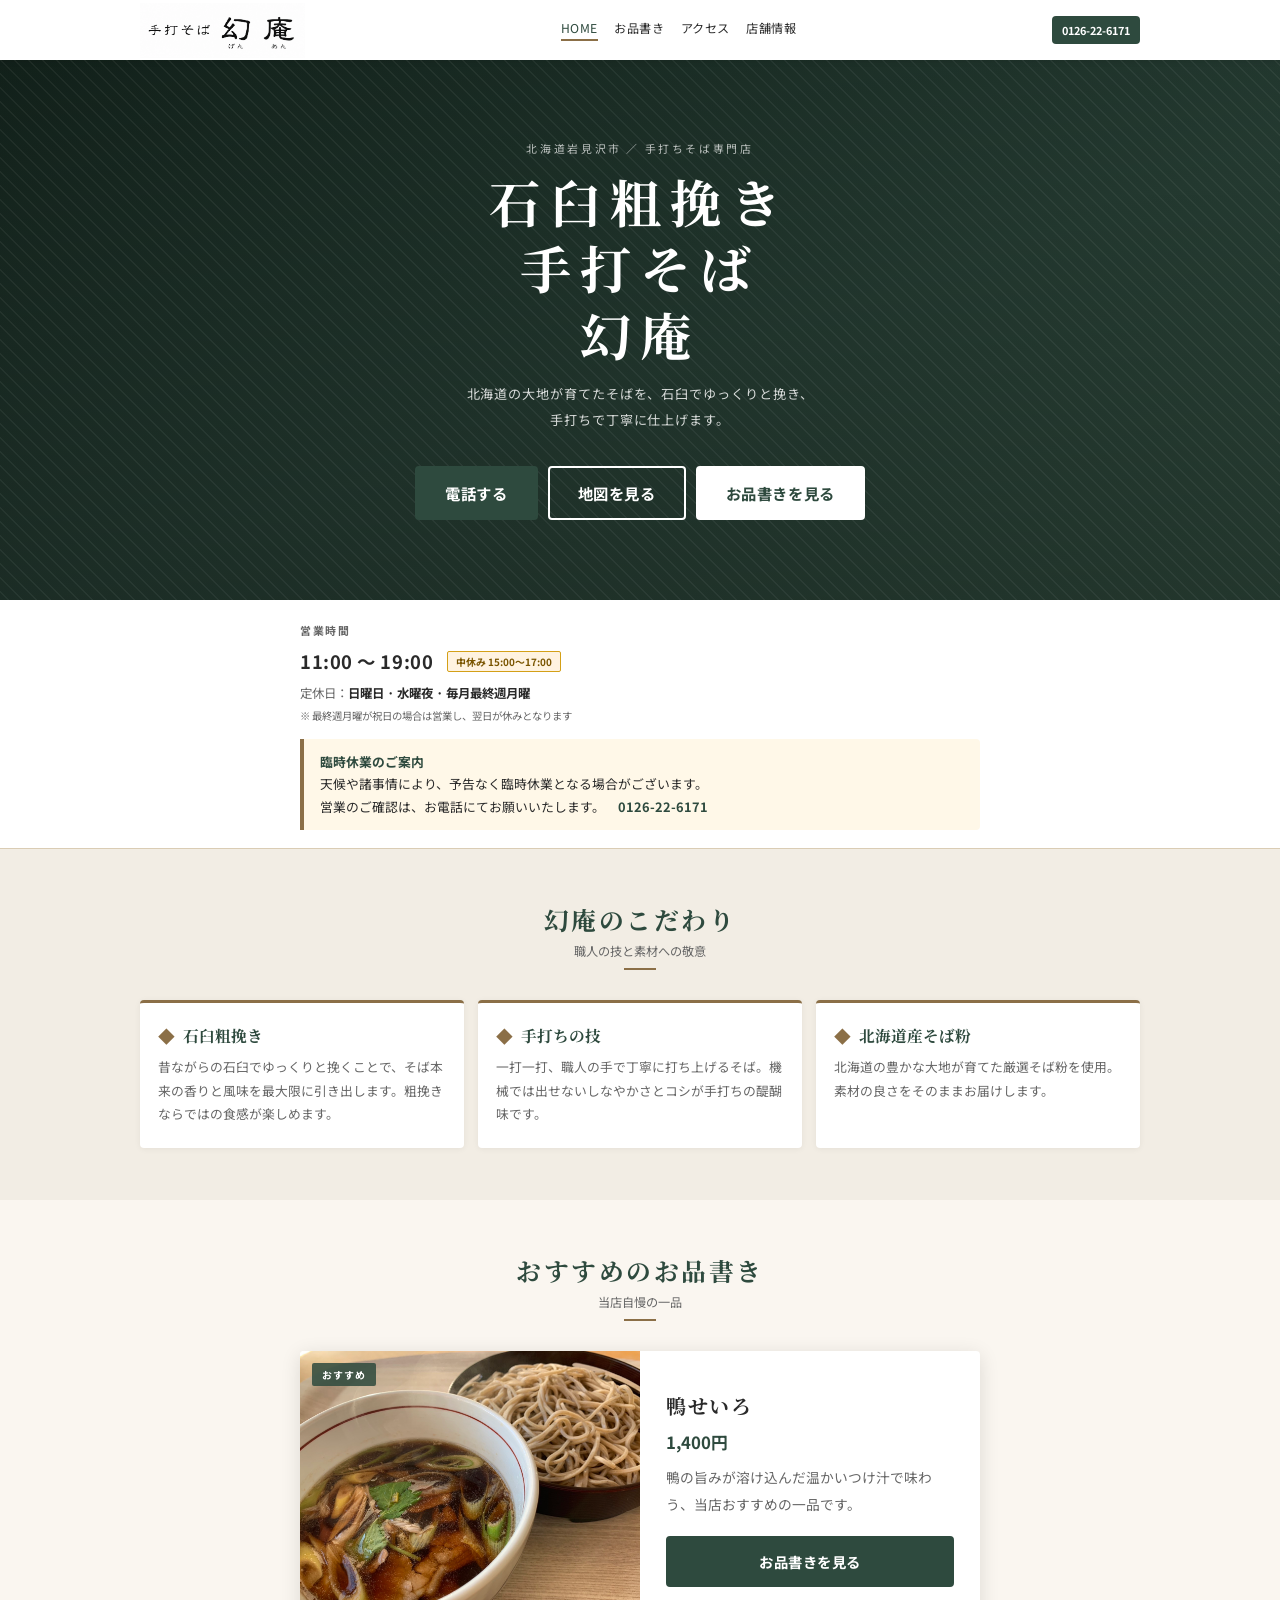
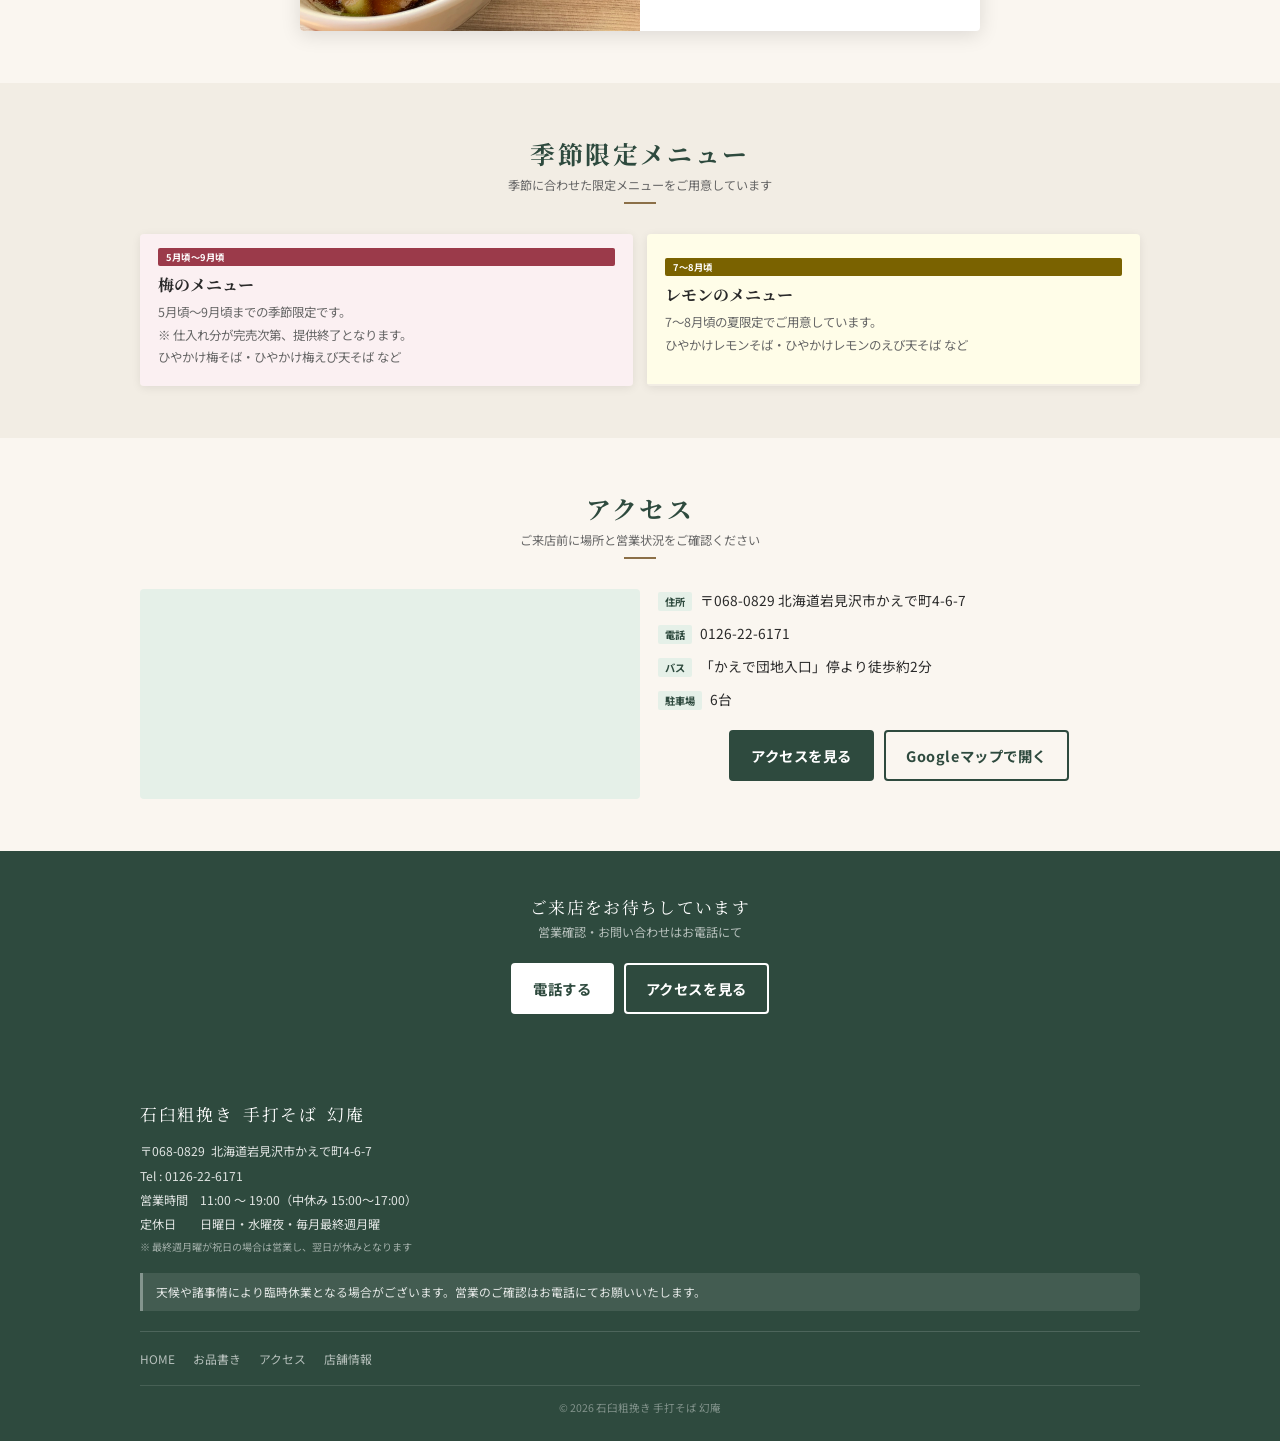
==== commit 8bab54a5: "Add files via upload" ====
--- a/index.html
+++ b/index.html
@@ -20,7 +20,9 @@
 <body>
   <header class="hdr">
     <div class="hdr-in container">
-      <a href="index.html" class="logo">幻庵<small>石臼粗挽き 手打そば</small></a>
+      <a href="index.html" class="logo">
+        <img src="images/genan-logo.png" alt="手打そば 幻庵" class="logo-img">
+      </a>
       <nav class="nav" aria-label="グローバルナビゲーション">
         <a href="index.html" class="on">HOME</a>
         <a href="menu.html">お品書き</a>
@@ -87,18 +89,26 @@
         <div class="divider"></div>
         <div class="kd-grid">
           <div class="kd-card">
-            <div class="kd-icon">◆</div>
-            <h3 class="kd-title">石臼粗挽き</h3>
+            <div class="kd-head">
+              <div class="kd-icon">◆</div>
+              <h3 class="kd-title">石臼粗挽き</h3>
+            </div>
             <p class="kd-text">昔ながらの石臼でゆっくりと挽くことで、そば本来の香りと風味を最大限に引き出します。粗挽きならではの食感が楽しめます。</p>
           </div>
+    
           <div class="kd-card">
-            <div class="kd-icon">◆</div>
-            <h3 class="kd-title">手打ちの技</h3>
+            <div class="kd-head">
+              <div class="kd-icon">◆</div>
+              <h3 class="kd-title">手打ちの技</h3>
+            </div>
             <p class="kd-text">一打一打、職人の手で丁寧に打ち上げるそば。機械では出せないしなやかさとコシが手打ちの醍醐味です。</p>
           </div>
+    
           <div class="kd-card">
-            <div class="kd-icon">◆</div>
-            <h3 class="kd-title">北海道産そば粉</h3>
+            <div class="kd-head">
+              <div class="kd-icon">◆</div>
+              <h3 class="kd-title">北海道産そば粉</h3>
+            </div>
             <p class="kd-text">北海道の豊かな大地が育てた厳選そば粉を使用。素材の良さをそのままお届けします。</p>
           </div>
         </div>
@@ -213,4 +223,4 @@
 
   <script src="js/script.js"></script>
 </body>
-</html>
+</html>
--- a/css/style.css
+++ b/css/style.css
@@ -97,22 +97,24 @@
 }
 
 .logo {
-  font-family: var(--font-serif);
-  font-size: 1.05rem;
-  font-weight: 700;
-  color: var(--c-primary);
-  letter-spacing: .06em;
-  line-height: 1.2;
+  display: inline-flex;
+  align-items: center;
+  text-decoration: none;
+  line-height: 1;
   flex-shrink: 0;
-  white-space: nowrap;
-}
-
-.logo small {
+}
+
+.logo-img {
   display: block;
-  font-size: .50rem;
-  font-weight: 400;
-  color: var(--c-text-sub);
-  margin-top: 1px;
+  width: 165px;
+  height: auto;
+  background: transparent;
+}
+
+@media (max-width: 768px) {
+  .logo-img {
+    width: 128px;
+  }
 }
 
 .nav {
@@ -440,6 +442,7 @@
 }
 
 /* こだわり */
+/* こだわり */
 .kd-grid {
   display: grid;
   grid-template-columns: 1fr;
@@ -454,17 +457,27 @@
   box-shadow: 0 1px 6px rgba(0, 0, 0, .06);
 }
 
+.kd-head {
+  display: flex;
+  align-items: center;
+  gap: 8px;
+  margin-bottom: 8px;
+}
+
 .kd-icon {
-  font-size: 1.3rem;
+  font-size: 1.05rem;
   color: var(--c-secondary);
-  margin-bottom: 8px;
+  margin: 0;
+  line-height: 1;
+  flex-shrink: 0;
 }
 
 .kd-title {
   font-family: var(--font-serif);
   font-size: .98rem;
   color: var(--c-primary);
-  margin: 0 0 6px;
+  margin: 0;
+  line-height: 1.4;
 }
 
 .kd-text {
@@ -472,6 +485,12 @@
   color: var(--c-text-sub);
   line-height: 1.85;
   margin: 0;
+}
+
+@media (min-width: 768px) {
+  .kd-grid {
+    grid-template-columns: repeat(3, 1fr);
+  }
 }
 
 /* フィーチャーカード */
@@ -1251,3 +1270,23 @@
     display: none;
   }
 }
+
+
+@media (max-width: 767px) {
+  .menu-cat--season .mi-name {
+    display: flex;
+    flex-direction: column;
+    align-items: flex-start;
+    gap: 6px;
+  }
+
+  .menu-cat--season .badge-sp,
+  .menu-cat--season .badge-su,
+  .menu-cat--season .badge-rec,
+  .menu-cat--season .b-ume,
+  .menu-cat--season .b-lem {
+    display: inline-flex;
+    margin-left: 0;
+    white-space: nowrap;
+  }
+}
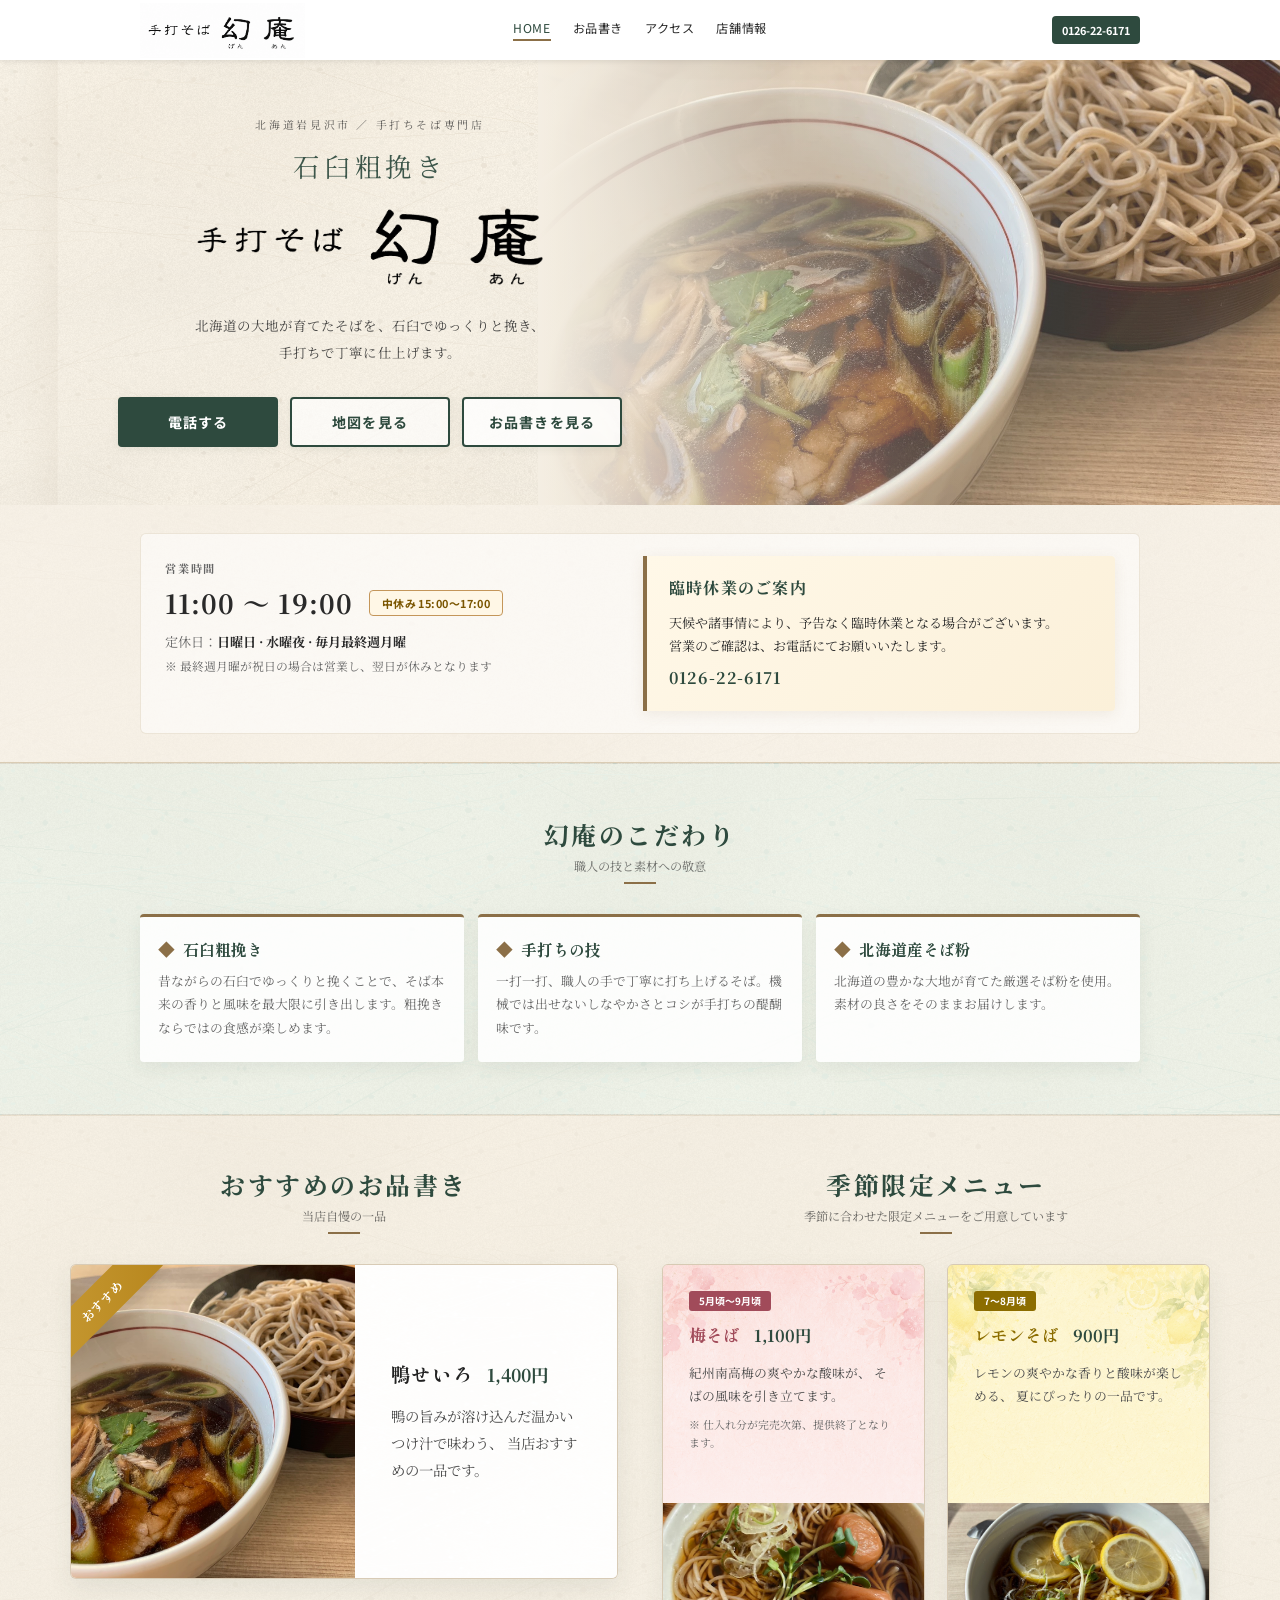
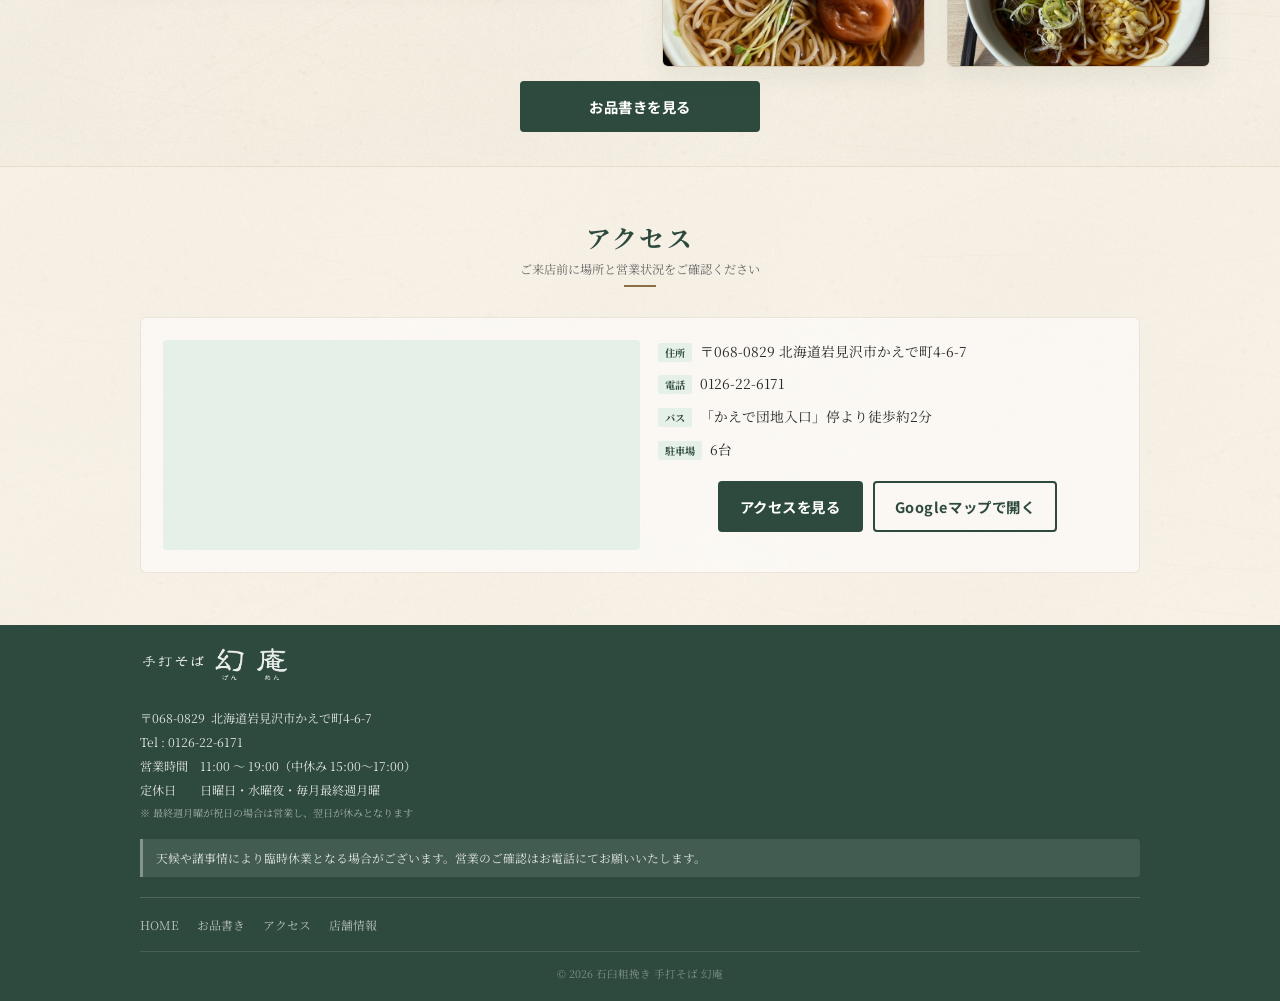
==== commit f12cd57a: "Add files via upload HOMEページ全般、及びフッターの店名ロゴ修正" ====
--- a/index.html
+++ b/index.html
@@ -13,10 +13,13 @@
   <meta property="og:site_name" content="石臼粗挽き 手打そば 幻庵">
   <meta name="twitter:card" content="summary_large_image">
   <link rel="preconnect" href="https://fonts.googleapis.com">
-  <link rel="preconnect" href="https://fonts.gstatic.com" crossorigin>
-  <link href="https://fonts.googleapis.com/css2?family=Noto+Sans+JP:wght@400;500;700&family=Noto+Serif+JP:wght@400;600;700&display=swap" rel="stylesheet">
-  <link rel="stylesheet" href="css/style.css">
+  <link rel="preconnect" href="https://fonts.googleapis.com">
+<link rel="preconnect" href="https://fonts.gstatic.com" crossorigin>
+<link href="https://fonts.googleapis.com/css2?family=Noto+Sans+JP:wght@400;500;700&family=Noto+Serif+JP:wght@400;500;600;700&family=Shippori+Mincho:wght@500;600;700&display=swap" rel="stylesheet">
+<link rel="stylesheet" href="css/style.css">
 </head>
+
+
 <body>
   <header class="hdr">
     <div class="hdr-in container">
@@ -50,39 +53,62 @@
   </header>
 
   <main>
-    <section class="hero">
-      <div class="hero-c">
-        <p class="hero-ey">北海道岩見沢市 ／ 手打ちそば専門店</p>
-        <h1 class="hero-h1">石臼粗挽き<br>手打そば<br>幻庵</h1>
-        <p class="hero-lead">北海道の大地が育てたそばを、石臼でゆっくりと挽き、<br>手打ちで丁寧に仕上げます。</p>
-        <div class="cta-g">
-          <a href="tel:0126-22-6171" class="btn btn-p btn-lg">電話する</a>
-          <a href="https://maps.app.goo.gl/ch3YZuzkABbox61Y8" class="btn btn-ow btn-lg" target="_blank" rel="noopener">地図を見る</a>
-          <a href="menu.html" class="btn btn-w btn-lg">お品書きを見る</a>
+    <section class="hero hero--split">
+      <div class="hero-photo" aria-hidden="true">
+        <img src="images/kamo-seiro.jpg" alt="">
+      </div>
+    
+      <div class="hero-inner container">
+        <div class="hero-c">
+          <p class="hero-ey">北海道岩見沢市 ／ 手打ちそば専門店</p>
+    
+          <h1 class="hero-h1 hero-h1--logo">
+            <span class="hero-title-sub">石臼粗挽き</span>
+            <img src="images/genan-logo2.png" alt="手打そば 幻庵" class="hero-title-logo">
+          </h1>
+    
+          <p class="hero-lead">
+            北海道の大地が育てたそばを、石臼でゆっくりと挽き、<br>
+            手打ちで丁寧に仕上げます。
+          </p>
+    
+          <div class="cta-g">
+            <a href="tel:0126-22-6171" class="btn btn-p btn-lg">電話する</a>
+            <a href="https://maps.app.goo.gl/ch3YZuzkABbox61Y8" class="btn btn-ow btn-lg" target="_blank" rel="noopener">地図を見る</a>
+            <a href="menu.html" class="btn btn-w btn-lg">お品書きを見る</a>
+          </div>
         </div>
       </div>
     </section>
 
     <div class="hours-bar">
-      <div class="container container--compact">
-        <p class="hours-head">営業時間</p>
-        <div class="hours-main">
-          <span class="hours-time">11:00 〜 19:00</span>
-          <span class="break-badge">中休み 15:00〜17:00</span>
-        </div>
-        <p class="hours-closed">
-          定休日：<strong>日曜日 · 水曜夜 · 毎月最終週月曜</strong><br>
-          <small>※ 最終週月曜が祝日の場合は営業し、翌日が休みとなります</small>
-        </p>
-        <div class="kyuugyo-box">
-          <strong>臨時休業のご案内</strong><br>
-          天候や諸事情により、予告なく臨時休業となる場合がございます。<br>
-          営業のご確認は、お電話にてお願いいたします。&emsp;<strong>0126-22-6171</strong>
+      <div class="container">
+        <div class="hours-panel">
+          <div class="hours-info">
+            <p class="hours-head">営業時間</p>
+    
+            <div class="hours-main">
+              <span class="hours-time">11:00 〜 19:00</span>
+              <span class="break-badge">中休み 15:00〜17:00</span>
+            </div>
+    
+            <p class="hours-closed">
+              定休日：<strong>日曜日 · 水曜夜 · 毎月最終週月曜</strong><br>
+              <small>※ 最終週月曜が祝日の場合は営業し、翌日が休みとなります</small>
+            </p>
+          </div>
+    
+          <div class="kyuugyo-box">
+            <strong>臨時休業のご案内</strong>
+            <span>天候や諸事情により、予告なく臨時休業となる場合がございます。</span>
+            <span>営業のご確認は、お電話にてお願いいたします。</span>
+            <a href="tel:0126-22-6171">0126-22-6171</a>
+          </div>
         </div>
       </div>
     </div>
 
-    <section class="sec sec-alt">
+    <section class="sec sec-alt sec-kodawari">
       <div class="container">
         <h2 class="sec-title">幻庵のこだわり</h2>
         <p class="sec-sub">職人の技と素材への敬意</p>
@@ -115,57 +141,90 @@
       </div>
     </section>
 
-    <section class="sec">
-      <div class="container container--compact">
-        <h2 class="sec-title">おすすめのお品書き</h2>
-        <p class="sec-sub">当店自慢の一品</p>
-        <div class="divider"></div>
-        <div class="feature-card">
-          <div class="feature-card__photo">
-            <img src="images/kamo-seiro.jpg" alt="幻庵のおすすめメニュー 鴨せいろ">
-            <div class="feature-card__photo-overlay">おすすめ</div>
-          </div>
-          <div class="feature-card__body">
-            <h3 class="feature-card__title">鴨せいろ</h3>
-            <p class="feature-card__price">1,400円</p>
-            <p class="feature-card__desc">鴨の旨みが溶け込んだ温かいつけ汁で味わう、当店おすすめの一品です。</p>
-            <a href="menu.html" class="btn btn-p">お品書きを見る</a>
-          </div>
-        </div>
-      </div>
-    </section>
-
-    <section class="sec sec-alt">
-      <div class="container">
-        <h2 class="sec-title">季節限定メニュー</h2>
-        <p class="sec-sub">季節に合わせた限定メニューをご用意しています</p>
-        <div class="divider"></div>
-        <div class="season-grid">
-          <div class="season-card">
-            <div class="season-card__body season-card__body--plain season-card__body--ume">
-              <span class="badge-spring">5月頃〜9月頃</span>
-              <h3 class="season-card__name">梅のメニュー</h3>
-              <p class="season-card__desc">
-                5月頃〜9月頃までの季節限定です。<br>
-                ※ 仕入れ分が完売次第、提供終了となります。
-              </p>
-              <p class="season-card__desc">ひやかけ梅そば・ひやかけ梅えび天そば など</p>
-            </div>
-          </div>
-    
-          <div class="season-card">
-            <div class="season-card__body season-card__body--plain season-card__body--lemon">
-              <span class="badge-summer">7〜8月頃</span>
-              <h3 class="season-card__name">レモンのメニュー</h3>
-              <p class="season-card__desc">7〜8月頃の夏限定でご用意しています。</p>
-              <p class="season-card__desc">ひやかけレモンそば・ひやかけレモンのえび天そば など</p>
-            </div>
-          </div>
-        </div>
-      </div>
-    </section>
-
-    <section class="sec">
+    <section class="menu-duo-v2">
+      <div class="menu-duo-v2__grid">
+    
+        <!-- おすすめ -->
+        <div class="menu-duo-v2__pane menu-duo-v2__pane--recommend">
+          <div class="menu-duo-v2__inner">
+            <h2 class="sec-title">おすすめのお品書き</h2>
+            <p class="sec-sub">当店自慢の一品</p>
+            <div class="divider"></div>
+    
+            <article class="pickup-v2">
+              <div class="pickup-v2__media">
+                <img src="images/kamo-seiro.jpg" alt="鴨せいろ">
+                <span class="pickup-v2__badge">おすすめ</span>
+              </div>
+    
+              <div class="pickup-v2__body">
+                <div class="menu-item-head">
+                  <h3 class="pickup-v2__title">鴨せいろ</h3>
+                  <p class="pickup-v2__price">1,400円</p>
+                </div>
+                <p class="pickup-v2__desc">
+                  鴨の旨みが溶け込んだ温かいつけ汁で味わう、
+                  当店おすすめの一品です。
+                </p>
+              </div>
+            </article>
+          </div>
+        </div>
+    
+        <!-- 季節限定 -->
+        <div class="menu-duo-v2__pane menu-duo-v2__pane--season">
+          <div class="menu-duo-v2__inner">
+            <h2 class="sec-title">季節限定メニュー</h2>
+            <p class="sec-sub">季節に合わせた限定メニューをご用意しています</p>
+            <div class="divider"></div>
+    
+            <div class="season-v2__grid">
+              <article class="season-v2 season-v2--ume">
+                <div class="season-v2__body">
+                  <span class="season-v2__badge season-v2__badge--ume">5月頃〜9月頃</span>
+                  <div class="menu-item-head">
+                    <h3 class="season-v2__title">梅そば</h3>
+                    <p class="season-v2__price">1,100円</p>
+                  </div>
+                  <p class="season-v2__desc">
+                    紀州南高梅の爽やかな酸味が、
+                    そばの風味を引き立てます。
+                  </p>
+                  <p class="season-v2__note">
+                    ※ 仕入れ分が完売次第、提供終了となります。
+                  </p>
+                </div>
+                <div class="season-v2__media">
+                  <img src="images/hiyakake-ume.jpg" alt="梅そば">
+                </div>
+              </article>
+    
+              <article class="season-v2 season-v2--lemon">
+                <div class="season-v2__body">
+                  <span class="season-v2__badge season-v2__badge--lemon">7〜8月頃</span>
+                  <div class="menu-item-head">
+                    <h3 class="season-v2__title">レモンそば</h3>
+                    <p class="season-v2__price">900円</p>
+                  </div>
+                  <p class="season-v2__desc">
+                    レモンの爽やかな香りと酸味が楽しめる、
+                    夏にぴったりの一品です。
+                  </p>
+                </div>
+                <div class="season-v2__media">
+                  <img src="images/hiyakake-lemon.JPG" alt="レモンそば">
+                </div>
+              </article>
+            </div>
+          </div>
+        </div>
+      </div>
+      <div class="menu-duo-v2__cta">
+        <a href="menu.html" class="btn btn-p">お品書きを見る</a>
+      </div>
+    </section>
+
+    <section class="sec sec-access-home">
       <div class="container">
         <h2 class="sec-title">アクセス</h2>
         <p class="sec-sub">ご来店前に場所と営業状況をご確認ください</p>
@@ -188,21 +247,13 @@
       </div>
     </section>
 
-    <section class="cta-bar">
-      <div class="container container--compact">
-        <p class="cta-bar__title">ご来店をお待ちしています</p>
-        <p class="cta-bar__sub">営業確認・お問い合わせはお電話にて</p>
-        <div class="cta-bar__btns">
-          <a href="tel:0126-22-6171" class="btn btn-w">電話する</a>
-          <a href="access.html" class="btn btn-ow">アクセスを見る</a>
-        </div>
-      </div>
-    </section>
   </main>
 
   <footer class="ftr">
     <div class="container">
-      <p class="ftr-name">石臼粗挽き&ensp;手打そば&ensp;幻庵</p>
+      <a href="index.html" class="ftr-logo-link" aria-label="石臼粗挽き 手打そば 幻庵 HOME">
+        <img src="images/genan-logo2.png" alt="手打そば 幻庵" class="ftr-logo-img">
+      </a>
       <div class="ftr-info">
         <p>〒068-0829&ensp;北海道岩見沢市かえで町4-6-7</p>
         <p>Tel : 0126-22-6171</p>
--- a/css/style.css
+++ b/css/style.css
@@ -1,4 +1,3 @@
-@import url('https://fonts.googleapis.com/css2?family=Noto+Sans+JP:wght@400;500;700&family=Noto+Serif+JP:wght@400;600;700&display=swap');
 
 *, *::before, *::after {
   box-sizing: border-box;
@@ -22,9 +21,40 @@
   --c-lemon: #7A6200;
   --c-lemon-bg: #FFFDE8;
   --c-lemon-border: #C8AA00;
+
   --font-sans: 'Noto Sans JP', sans-serif;
   --font-serif: 'Noto Serif JP', serif;
+  --font-heading: 'Shippori Mincho', 'Noto Serif JP', serif;
+
   --r: 4px;
+}
+.sec-title,
+.hero-title-sub,
+.kd-card h3,
+.feature-card__title,
+.pickup-v2__title,
+.season-v2__title,
+.cta-bar__title,
+.ftr-name,
+.page-hero-title,
+.menu-cat-title {
+  font-family: var(--font-heading);
+}
+
+body {
+  font-family: var(--font-serif);
+}
+
+.nav a,
+.btn,
+.hdr-tel,
+.mobile-menu__link,
+.tel-btn,
+.break-badge,
+.badge-spring,
+.badge-summer,
+.season-v2__badge {
+  font-family: var(--font-sans);
 }
 
 html {
@@ -33,7 +63,7 @@
 
 body {
   margin: 0;
-  font-family: var(--font-sans);
+  font-family: var(--font-serif);
   background: var(--c-bg);
   color: var(--c-text);
 }
@@ -275,48 +305,67 @@
   min-height: auto;
 }
 
+
+/* ヒーロー */
 /* ヒーロー */
 .hero {
-  min-height: 60vh;
+  min-height: 430px;
   display: flex;
   align-items: center;
-  justify-content: center;
-  text-align: center;
-  padding: 60px 24px;
   position: relative;
   overflow: hidden;
-  background: linear-gradient(160deg, #162820 0%, #2E4A3E 55%, #3a5a4a 100%);
-}
-
-.hero::after {
-  content: '';
-  position: absolute;
-  inset: 0;
-  opacity: .05;
-  background-image: repeating-linear-gradient(45deg, #fff 0, #fff 1px, transparent 0, transparent 50%);
-  background-size: 14px 14px;
-  pointer-events: none;
-}
-
+  padding: 0;
+  background-color: #F4EEE2;
+  background-image: url("../images/washi-hero-bg.png");
+  background-repeat: repeat;
+  background-size: cover;
+  background-position: center;
+}
+
+/* 和紙背景を少し明るくなじませる */
 .hero::before {
   content: '';
   position: absolute;
   inset: 0;
-  background: linear-gradient(180deg, rgba(0, 0, 0, .2) 0%, rgba(0, 0, 0, .4) 100%);
+  background:
+    linear-gradient(
+      90deg,
+      rgba(244, 238, 226, .42) 0%,
+      rgba(244, 238, 226, .34) 36%,
+      rgba(244, 238, 226, .16) 62%,
+      rgba(244, 238, 226, .04) 100%
+    );
+  pointer-events: none;
+  z-index: 1;
+}
+
+/* 余計な線は出さない */
+.hero::after {
+  content: none;
+}
+
+.hero-inner {
+  position: relative;
+  z-index: 2;
+  width: 100%;
+  min-height: 430px;
+  display: flex;
+  align-items: center;
 }
 
 .hero-c {
-  position: relative;
-  z-index: 1;
-  color: #fff;
-  max-width: 500px;
+  width: min(46%, 480px);
+  color: var(--c-text);
+  text-align: center;
+  padding: 56px 0 58px;
 }
 
 .hero-ey {
   font-size: .68rem;
   letter-spacing: .24em;
-  opacity: .70;
-  margin: 0 0 12px;
+  color: var(--c-text);
+  opacity: .74;
+  margin: 0 0 16px;
 }
 
 .hero-h1 {
@@ -324,37 +373,273 @@
   font-size: clamp(1.9rem, 7vw, 3.2rem);
   letter-spacing: .18em;
   line-height: 1.3;
-  margin: 0 0 14px;
-}
-
-.hero-lead {
-  font-size: .82rem;
-  letter-spacing: .07em;
-  opacity: .82;
-  line-height: 1.95;
-  margin: 0 0 34px;
-}
-
-.cta-g {
+  margin: 0 0 20px;
+}
+
+.hero-h1--logo {
   display: flex;
   flex-direction: column;
-  gap: 10px;
-  max-width: 290px;
+  align-items: center;
+  gap: 16px;
+}
+
+.hero-title-sub {
+  display: block;
+  font-family: var(--font-serif);
+  font-size: clamp(1.15rem, 2.4vw, 1.65rem);
+  font-weight: 400;
+  letter-spacing: .18em;
+  line-height: 1.4;
+  color: var(--c-primary);
+  opacity: .92;
+}
+
+.hero-title-logo {
+  display: block;
+  width: min(360px, 86vw);
+  height: auto;
+  background: transparent;
+}
+
+.hero-lead {
+  font-size: .84rem;
+  letter-spacing: .08em;
+  color: var(--c-text);
+  opacity: .86;
+  line-height: 2.05;
+  margin: 0 0 30px;
+}
+
+/* 右側の鴨せいろ写真 */
+.hero-photo {
+  position: absolute;
+  top: 0;
+  right: 0;
+  bottom: 0;
+  width: 58%;
+  z-index: 0;
+  overflow: hidden;
+}
+
+.hero-photo img {
+  width: 100%;
+  height: 100%;
+  object-fit: cover;
+  object-position: center 45%;
+  filter: saturate(.94) contrast(.96) brightness(.98);
+}
+
+/* 写真の左端を和紙になじませる */
+.hero-photo::before {
+  content: '';
+  position: absolute;
+  inset: 0;
+  background:
+    linear-gradient(
+      90deg,
+      rgba(244, 238, 226, 1) 0%,
+      rgba(244, 238, 226, .72) 14%,
+      rgba(244, 238, 226, .24) 32%,
+      rgba(244, 238, 226, 0) 58%
+    );
+  z-index: 1;
+  pointer-events: none;
+}
+
+/* 写真全体に少しだけ和紙色をかぶせる */
+.hero-photo::after {
+  content: '';
+  position: absolute;
+  inset: 0;
+  background: rgba(244, 238, 226, .12);
+  z-index: 2;
+  pointer-events: none;
+}
+
+/* ヒーロー内CTA */
+.hero .cta-g {
+  display: flex;
+  flex-direction: row;
+  justify-content: center;
+  gap: 12px;
+  max-width: 100%;
   margin: 0 auto;
 }
 
+.hero .btn {
+  min-width: 160px;
+  min-height: 50px;
+  padding: 13px 24px;
+  border-radius: 4px;
+  font-size: .88rem;
+  font-weight: 700;
+  letter-spacing: .08em;
+  box-shadow: 0 2px 8px rgba(46, 74, 62, .08);
+}
+
+/* 電話する：主CTA */
+.hero .btn-p {
+  background: var(--c-primary);
+  color: #fff;
+  border-color: var(--c-primary);
+}
+
+.hero .btn-p:hover {
+  background: #6F5635;
+  border-color: #6F5635;
+  color: #fff;
+}
+
+/* 地図を見る：白背景＋緑枠 */
+.hero .btn-ow {
+  background: rgba(255, 255, 255, .68);
+  color: var(--c-primary);
+  border-color: var(--c-primary);
+}
+
+.hero .btn-ow:hover {
+  background: var(--c-primary);
+  color: #fff;
+}
+
+/* お品書きを見る：白背景＋緑枠 */
+.hero .btn-w {
+  background: rgba(255, 255, 255, .84);
+  color: var(--c-primary);
+  border-color: var(--c-primary);
+}
+
+.hero .btn-w:hover {
+  background: var(--c-primary);
+  color: #fff;
+}
+
+/* タブレット以下 */
+@media (max-width: 1023px) {
+  .hero {
+    min-height: auto;
+  }
+
+  .hero-inner {
+    min-height: auto;
+  }
+
+  .hero-c {
+    width: 52%;
+    padding: 52px 0;
+  }
+
+  .hero-photo {
+    width: 54%;
+  }
+
+  .hero-title-logo {
+    width: min(320px, 82vw);
+  }
+
+  .hero .btn {
+    min-width: 142px;
+    padding-inline: 18px;
+  }
+}
+
+/* スマホ */
+@media (max-width: 767px) {
+  .hero {
+    display: block;
+    padding: 0;
+    text-align: center;
+  }
+
+  .hero::before {
+    background: rgba(250, 246, 240, .62);
+  }
+
+  .hero-inner {
+    display: block;
+    padding-top: 42px;
+    padding-bottom: 42px;
+  }
+
+  .hero-c {
+    width: 100%;
+    padding: 0;
+  }
+
+  .hero-ey {
+    font-size: .62rem;
+    letter-spacing: .18em;
+    margin-bottom: 12px;
+  }
+
+  .hero-h1--logo {
+    gap: 12px;
+  }
+
+  .hero-title-sub {
+    font-size: 1.05rem;
+    letter-spacing: .16em;
+  }
+
+  .hero-title-logo {
+    width: min(310px, 86vw);
+  }
+
+  .hero-lead {
+    font-size: .78rem;
+    line-height: 1.9;
+    letter-spacing: .04em;
+    margin: 0 0 24px;
+  }
+
+  .hero-lead br {
+    display: none;
+  }
+
+  /* スマホではファーストビューの鴨せいろ写真を非表示 */
+  .hero-photo {
+    display: none;
+  }
+
+  .hero .cta-g {
+    flex-direction: column;
+    gap: 10px;
+    width: min(100%, 320px);
+    margin: 0 auto;
+  }
+
+  .hero .btn {
+    width: 100%;
+    min-width: 0;
+    min-height: 50px;
+    padding: 13px 18px;
+  }
+}
+
+/* 営業時間 */
 /* 営業時間 */
 .hours-bar {
   background: #fff;
-  padding: 22px 0 18px;
+  padding: 28px 0;
   border-bottom: 1px solid var(--c-border);
 }
 
+.hours-panel {
+  display: grid;
+  grid-template-columns: minmax(0, 1fr) minmax(320px, 1.05fr);
+  gap: 28px;
+  align-items: stretch;
+}
+
+.hours-info {
+  padding: 4px 0;
+}
+
 .hours-head {
-  font-size: .68rem;
+  font-size: .70rem;
   font-weight: 700;
   color: var(--c-text-sub);
-  letter-spacing: .14em;
+  letter-spacing: .16em;
   margin: 0 0 10px;
 }
 
@@ -362,51 +647,150 @@
   display: flex;
   align-items: center;
   flex-wrap: wrap;
-  gap: 6px 14px;
-  margin-bottom: 8px;
+  gap: 8px 16px;
+  margin-bottom: 10px;
 }
 
 .hours-time {
-  font-size: 1.15rem;
+  font-size: clamp(1.35rem, 3vw, 1.65rem);
   font-weight: 700;
   color: var(--c-text);
-  letter-spacing: .03em;
+  letter-spacing: .04em;
+  line-height: 1.3;
 }
 
 .break-badge {
-  display: inline-block;
-  background: #FFF3E0;
-  border: 1px solid #D4A017;
+  display: inline-flex;
+  align-items: center;
+  justify-content: center;
+  background: #FFF7E6;
+  border: 1px solid #C4965A;
   color: #7A5500;
-  font-size: .62rem;
+  font-size: .68rem;
   font-weight: 700;
-  padding: 2px 8px;
-  border-radius: 2px;
+  padding: 4px 12px;
+  border-radius: 4px;
+  letter-spacing: .04em;
 }
 
 .hours-closed {
-  font-size: .78rem;
+  font-size: .82rem;
   color: var(--c-text-sub);
-  line-height: 1.8;
-  margin: 0 0 12px;
+  line-height: 1.85;
+  margin: 0;
 }
 
 .hours-closed strong {
   color: var(--c-text);
 }
 
+.hours-closed small {
+  font-size: .74rem;
+  color: var(--c-text-sub);
+}
+
+/* 臨時休業案内 */
 .kyuugyo-box {
-  background: #FFF8E8;
+  background: linear-gradient(135deg, #FFF8E8 0%, #FBF0D9 100%);
   border-left: 4px solid var(--c-secondary);
-  padding: 12px 16px;
   border-radius: 0 var(--r) var(--r) 0;
-  font-size: .80rem;
+  padding: 18px 22px;
   color: var(--c-text);
-  line-height: 1.75;
+  line-height: 1.8;
+  box-shadow: 0 3px 14px rgba(139, 111, 71, .10);
 }
 
 .kyuugyo-box strong {
+  display: block;
+  font-family: var(--font-serif);
+  font-size: 1rem;
   color: var(--c-primary);
+  letter-spacing: .08em;
+  margin-bottom: 8px;
+}
+
+.kyuugyo-box span {
+  display: block;
+  font-size: .82rem;
+  color: var(--c-text);
+}
+
+.kyuugyo-box a {
+  display: inline-block;
+  margin-top: 6px;
+  color: var(--c-primary);
+  font-weight: 700;
+  letter-spacing: .06em;
+}
+
+/* 営業時間：スマホ表示調整 */
+@media (max-width: 767px) {
+  .hours-bar {
+    padding: 24px 0;
+  }
+
+  .hours-panel {
+    display: grid;
+    grid-template-columns: 1fr;
+    gap: 18px;
+    align-items: stretch;
+  }
+
+  .hours-info {
+    width: 100%;
+    min-width: 0;
+    padding: 0;
+  }
+
+  .hours-head {
+    writing-mode: horizontal-tb;
+    text-align: left;
+    margin-bottom: 10px;
+  }
+
+  .hours-main {
+    display: flex;
+    flex-direction: column;
+    align-items: flex-start;
+    gap: 8px;
+    margin-bottom: 12px;
+  }
+
+  .hours-time {
+    display: block;
+    font-size: 1.45rem;
+    line-height: 1.35;
+    white-space: nowrap;
+  }
+
+  .break-badge {
+    display: inline-flex;
+    width: fit-content;
+    font-size: .66rem;
+  }
+
+  .hours-closed {
+    font-size: .80rem;
+    line-height: 1.8;
+  }
+
+  .hours-closed strong {
+    word-break: keep-all;
+  }
+
+  .kyuugyo-box {
+    width: 100%;
+    min-width: 0;
+    padding: 15px 16px;
+  }
+
+  .kyuugyo-box strong {
+    font-size: .94rem;
+  }
+
+  .kyuugyo-box span {
+    font-size: .78rem;
+  }
 }
 
 /* セクション */
@@ -491,6 +875,41 @@
   .kd-grid {
     grid-template-columns: repeat(3, 1fr);
   }
+}
+
+/* こだわりセクション */
+.sec-kodawari {
+  background-color: #E9F0E7;
+  background-image:
+    linear-gradient(
+      rgba(232, 241, 232, .62),
+      rgba(232, 241, 232, .62)
+    ),
+    url("../images/washi-hero-bg.png");
+  background-repeat: no-repeat;
+  background-size: 110% 100%, 110% auto;
+  background-position: center center;
+  border-top: 1px solid rgba(46, 74, 62, .10);
+  border-bottom: 1px solid rgba(46, 74, 62, .10);
+}
+
+.sec-kodawari .sec-title {
+  color: var(--c-primary);
+}
+
+.sec-kodawari .sec-sub {
+  color: rgba(42, 42, 42, .66);
+}
+
+.sec-kodawari .kd-card {
+  background: rgba(255, 255, 255, .88);
+  border-top: 3px solid var(--c-secondary);
+  box-shadow: 0 6px 18px rgba(46, 74, 62, .08);
+}
+
+.sec-kodawari .kd-card:hover {
+  transform: translateY(-2px);
+  box-shadow: 0 10px 24px rgba(46, 74, 62, .12);
 }
 
 /* フィーチャーカード */
@@ -725,6 +1144,403 @@
   text-align: left;
 }
 
+/* =========================================================
+   おすすめのお品書き / 季節限定メニュー
+========================================================= */
+
+.menu-duo-v2 {
+  position: relative;
+  overflow: hidden;
+  background-color: #F4EEE2;
+  background-image:
+    linear-gradient(
+      rgba(244, 238, 226, .66),
+      rgba(244, 238, 226, .66)
+    ),
+    url("../images/washi-hero-bg.png");
+  background-repeat: no-repeat;
+  background-size: 110% 100%, 110% auto;
+  background-position: center center;
+  border-top: 1px solid rgba(218, 204, 180, .45);
+  border-bottom: 1px solid rgba(218, 204, 180, .45);
+}
+
+.menu-duo-v2__grid {
+  max-width: 1180px;
+  margin: 0 auto;
+  padding: 56px 20px 16px;
+  display: grid;
+  grid-template-columns: minmax(0, 1fr) minmax(0, 1fr);
+  gap: 44px;
+  align-items: start;
+}
+/* おすすめ・季節限定セクション下部CTA */
+.menu-duo-v2__cta {
+  max-width: 1180px;
+  margin: 0 auto;
+  padding: 0 20px 35px;
+  text-align: center;
+}
+
+.menu-duo-v2__cta .btn {
+  width: 240px;
+  max-width: 100%;
+  min-height: 48px;
+}
+
+.menu-duo-v2__pane {
+  position: relative;
+  padding: 0;
+  background: transparent;
+  isolation: auto;
+}
+
+.menu-duo-v2__pane::before,
+.menu-duo-v2__pane::after {
+  content: none !important;
+  display: none !important;
+}
+
+.menu-duo-v2__inner {
+  max-width: none;
+  margin: 0;
+}
+
+.menu-duo-v2 .sec-title {
+  color: var(--c-primary);
+  text-align: center;
+}
+
+.menu-duo-v2 .sec-sub {
+  color: rgba(42, 42, 42, .68);
+  text-align: center;
+}
+
+.menu-duo-v2 .divider {
+  margin-left: auto;
+  margin-right: auto;
+  margin-bottom: 30px;
+}
+
+/* =========================
+   鴨せいろカード
+========================= */
+
+.pickup-v2 {
+  display: grid;
+  grid-template-columns: 50% 50%;
+  background: rgba(255, 255, 255, .94);
+  border: 1px solid rgba(214, 201, 179, .95);
+  border-radius: 6px;
+  overflow: hidden;
+  box-shadow: 0 10px 24px rgba(46, 74, 62, .08);
+}
+
+.pickup-v2__media {
+  position: relative;
+  min-height: 0;
+  overflow: hidden;
+  background: #eee6da;
+}
+
+.pickup-v2__media img {
+  display: block;
+  width: 100%;
+  height: auto;
+  object-fit: initial;
+  object-position: center center;
+  transform: none;
+}
+
+.pickup-v2__media::after {
+  content: "";
+  position: absolute;
+  inset: 0;
+  pointer-events: none;
+  background:
+    linear-gradient(
+      90deg,
+      rgba(244, 238, 226, 0) 0%,
+      rgba(244, 238, 226, 0) 72%,
+      rgba(255, 255, 255, .16) 88%,
+      rgba(255, 255, 255, .28) 100%
+    );
+}
+
+.pickup-v2__badge {
+  position: absolute;
+  top: 18px;
+  left: -36px;
+  z-index: 3;
+  display: inline-flex;
+  align-items: center;
+  justify-content: center;
+  width: 132px;
+  height: 34px;
+  font-size: .78rem;
+  font-weight: 700;
+  color: #fff;
+  background: linear-gradient(135deg, #C79A33 0%, #B8871E 100%);
+  border-radius: 2px;
+  letter-spacing: .08em;
+  transform: rotate(-45deg);
+  box-shadow: 0 6px 14px rgba(139, 111, 71, .18);
+}
+
+.pickup-v2__body {
+  padding: 34px 40px;
+  background:
+    linear-gradient(rgba(255,255,255,.92), rgba(255,255,255,.92)),
+    url("../images/washi-hero-bg.png");
+  background-repeat: repeat;
+  background-size: 900px auto;
+  background-position: center center;
+  display: flex;
+  flex-direction: column;
+  justify-content: center;
+}
+
+.pickup-v2__title {
+  margin: 0 0 12px;
+  font-size: 1.2rem;
+  line-height: 1.4;
+  color: #222;
+  letter-spacing: .08em;
+}
+
+.pickup-v2__price {
+  margin: 0 0 16px;
+  font-size: 1.1rem;
+  font-weight: 700;
+  color: var(--c-primary);
+}
+
+.pickup-v2__desc {
+  margin: 0 0 24px;
+  font-size: .9rem;
+  line-height: 1.9;
+  color: #4b4b4b;
+}
+
+.pickup-v2__body .btn {
+  width: 100%;
+  max-width: 270px;
+  min-height: 48px;
+  margin-top: 0;
+}
+
+/* =========================
+   季節限定カード
+========================= */
+
+.season-v2__grid {
+  display: grid;
+  grid-template-columns: repeat(2, minmax(0, 1fr));
+  gap: 22px;
+}
+
+.season-v2 {
+  position: relative;
+  display: grid;
+  grid-template-rows: 240px 160px;
+  min-height: 400px;
+  max-height: 400px;
+  overflow: hidden;
+  border-radius: 6px;
+  border: 1px solid rgba(214, 201, 179, .95);
+  box-shadow: 0 10px 24px rgba(46, 74, 62, .08);
+  background: transparent;
+}
+
+.season-v2--ume {
+  --season-rgb: 250, 238, 241;
+  --season-title: #A14B5A;
+  --season-badge: #A14B5A;
+}
+
+.season-v2--lemon {
+  --season-rgb: 255, 251, 225;
+  --season-title: #8C6D00;
+  --season-badge: #8C6D00;
+}
+
+.season-v2::before {
+  content: "";
+  position: absolute;
+  inset: 0;
+  z-index: 0;
+  background-repeat: no-repeat;
+  background-size: cover;
+  background-position: center top;
+  pointer-events: none;
+}
+
+.season-v2--ume::before {
+  background-image: url("../images/sakura_image.png");
+}
+
+.season-v2--lemon::before {
+  background-image: url("../images/lemon_image.png");
+}
+
+.season-v2__body {
+  position: relative;
+  z-index: 2;
+  min-height: 240px;
+  padding: 24px 26px 18px;
+  overflow: hidden;
+  background:
+    linear-gradient(
+      180deg,
+      rgba(var(--season-rgb), .62) 0%,
+      rgba(var(--season-rgb), .54) 36%,
+      rgba(var(--season-rgb), .42) 62%,
+      rgba(var(--season-rgb), .24) 84%,
+      rgba(var(--season-rgb), .10) 100%
+    );
+}
+
+.season-v2__body::before,
+.season-v2__body::after {
+  content: none;
+}
+
+.season-v2__badge {
+  display: inline-flex;
+  width: fit-content;
+  margin-bottom: 12px;
+  padding: 5px 10px;
+  border-radius: 3px;
+  font-size: .62rem;
+  font-weight: 700;
+  line-height: 1;
+  color: #fff;
+  background: var(--season-badge);
+}
+
+.season-v2__title {
+  margin: 0 0 8px;
+  font-size: 1.06rem;
+  line-height: 1.4;
+  color: var(--season-title);
+}
+
+.season-v2__price {
+  margin: 0 0 12px;
+  font-size: 1.02rem;
+  font-weight: 700;
+  color: var(--c-primary);
+}
+
+.season-v2__desc {
+  margin: 0;
+  font-size: .80rem;
+  line-height: 1.85;
+  color: #4b4b4b;
+}
+
+.season-v2__note {
+  margin: 10px 0 0;
+  font-size: .70rem;
+  line-height: 1.7;
+  color: #666;
+}
+
+.season-v2__media {
+  position: relative;
+  z-index: 1;
+  height: 165px;
+  overflow: hidden;
+  background: rgb(var(--season-rgb));
+  line-height: 0;
+}
+
+.season-v2__media img {
+  display: block;
+  width: 100%;
+  height: 100%;
+  object-fit: cover;
+  object-position: center center;
+  transform: none;
+}
+
+.season-v2__media::before {
+  content: "";
+  position: absolute;
+  inset: 0;
+  z-index: 2;
+  pointer-events: none;
+  background:
+    linear-gradient(
+      to bottom,
+      rgba(var(--season-rgb), .96) 0%,
+      rgba(var(--season-rgb), .88) 10%,
+      rgba(var(--season-rgb), .74) 22%,
+      rgba(var(--season-rgb), .56) 36%,
+      rgba(var(--season-rgb), .34) 52%,
+      rgba(var(--season-rgb), .16) 68%,
+      rgba(var(--season-rgb), .06) 80%,
+      rgba(var(--season-rgb), 0) 100%
+    );
+}
+
+.season-v2__media::after {
+  content: "";
+  position: absolute;
+  inset: 0;
+  z-index: 3;
+  pointer-events: none;
+  background-image: url("../images/washi-hero-bg.png");
+  background-size: cover;
+  background-position: center;
+  opacity: .08;
+  mix-blend-mode: screen;
+}
+
+/* =========================
+   レスポンシブ
+========================= */
+
+@media (max-width: 900px) {
+  .pickup-v2 {
+    grid-template-columns: 1fr;
+    max-width: 520px;
+    margin: 0 auto;
+  }
+
+  .pickup-v2__media img {
+    width: 100%;
+    height: auto;
+    object-fit: initial;
+  }
+
+  .pickup-v2__body {
+    padding: 26px 24px 28px;
+  }
+
+  .menu-duo-v2__grid {
+    display: block !important;
+    padding: 42px 20px 28px;
+  }
+  .menu-duo-v2__cta {
+    padding: 0 20px 52px;
+  }
+  
+  .menu-duo-v2__cta .btn {
+    width: 100%;
+    max-width: 320px;
+  }
+
+  .season-v2 {
+    grid-template-rows: 240px 180px;
+    min-height: 420px;
+    max-height: none;
+  }
+
+  .season-v2__media {
+    height: 180px;
+  }}
+
 /* アクセス */
 .access-mini-body {
   display: flex;
@@ -828,7 +1644,7 @@
 .ftr {
   background: var(--c-primary);
   color: rgba(255, 255, 255, .85);
-  padding: 44px 20px 26px;
+  padding: 20px 15px 20px;
 }
 
 .ftr-name {
@@ -886,6 +1702,20 @@
   padding-top: 14px;
   border-top: 1px solid rgba(255, 255, 255, .12);
   margin: 0;
+}
+
+/* フッターロゴ */
+.ftr-logo-link {
+  display: inline-block;
+  margin: 0 0 18px;
+}
+
+.ftr-logo-img {
+  display: block;
+  width: 150px;
+  height: auto;
+  filter: brightness(0) invert(1);
+  opacity: .9;
 }
 
 /* 内部ページ */
@@ -1255,11 +2085,25 @@
 }
 
 @media (min-width: 1024px) {
+  .hdr-in {
+    display: grid;
+    grid-template-columns: 220px 1fr 220px;
+    align-items: center;
+  }
+
+  .logo {
+    justify-self: start;
+  }
+
   .nav {
     display: flex;
-    gap: 16px;
-    flex: 1;
+    gap: 22px;
     justify-content: center;
+    align-items: center;
+  }
+
+  .hdr-actions {
+    justify-self: end;
   }
 
   .hdr-tel {
@@ -1289,4 +2133,1099 @@
     margin-left: 0;
     white-space: nowrap;
   }
+}
+
+/* =========================================
+   おすすめ / 季節限定 共通エリア
+========================================= */
+.menu-duo {
+  position: relative;
+  padding: 0;
+  background: transparent;
+}
+
+.menu-duo .container {
+  position: relative;
+}
+
+.menu-duo__grid {
+  display: grid;
+  grid-template-columns: minmax(0, 1fr) minmax(0, 1fr);
+  gap: 0;
+  align-items: stretch;
+  border-top: 1px solid rgba(190, 180, 160, .35);
+  border-bottom: 1px solid rgba(190, 180, 160, .35);
+}
+
+.menu-pane {
+  position: relative;
+  padding: 46px 42px 58px;
+  z-index: 0;
+}
+
+.menu-pane::before {
+  content: "";
+  position: absolute;
+  top: 0;
+  bottom: 0;
+  width: 100vw;
+  z-index: -1;
+  pointer-events: none;
+}
+
+/* 左右とも同じ背景に統一 + 和紙感を少し強める */
+.menu-pane--recommend::before,
+.menu-pane--season::before {
+  background-color: #F4EEE2;
+  background-image:
+    linear-gradient(
+      rgba(244, 238, 226, .84),
+      rgba(244, 238, 226, .84)
+    ),
+    url("../images/washi-hero-bg.png");
+  background-repeat: no-repeat;
+  background-size: cover, 1300px auto;
+  background-position: center center, center center;
+}
+
+.menu-pane--recommend::before {
+  right: 0;
+}
+
+.menu-pane--season::before {
+  left: 0;
+}
+
+.menu-pane .sec-title {
+  color: var(--c-primary);
+}
+
+.menu-pane .sec-sub {
+  color: rgba(42, 42, 42, .68);
+}
+
+/* =========================================
+   おすすめカード（鴨せいろ）
+========================================= */
+.feature-card--pickup {
+  display: grid;
+  grid-template-columns: 1.04fr .96fr;
+  min-height: 400px; /* ← 少し縦に伸ばす */
+  background: rgba(255, 255, 255, .93);
+  border: 1px solid rgba(215, 202, 181, .95);
+  border-radius: 6px;
+  overflow: hidden;
+  box-shadow: 0 10px 24px rgba(46, 74, 62, .08);
+}
+
+.feature-card--pickup .feature-card__photo {
+  min-height: 400px;
+  position: relative;
+}
+
+.feature-card--pickup .feature-card__photo img {
+  width: 100%;
+  height: 100%;
+  object-fit: cover;
+  object-position: center 46%;
+  display: block;
+}
+
+.feature-card--pickup .feature-card__photo::after {
+  content: "";
+  position: absolute;
+  inset: 0;
+  background:
+    linear-gradient(
+      90deg,
+      rgba(255,255,255,0) 0%,
+      rgba(244,238,227,.04) 52%,
+      rgba(244,238,227,.20) 74%,
+      rgba(244,238,227,.36) 100%
+    );
+  pointer-events: none;
+}
+
+.feature-card__body--pickup {
+  padding: 34px 28px; /* ← 少し縦方向に余白追加 */
+  background:
+    linear-gradient(rgba(255,255,255,.92), rgba(255,255,255,.92)),
+    url("../images/washi-hero-bg.png");
+  background-repeat: no-repeat;
+  background-size: cover, 820px auto;
+  background-position: center center, center center;
+  display: flex;
+  flex-direction: column;
+  justify-content: center;
+}
+
+/* =========================================
+   季節限定カード
+========================================= */
+.season-grid--custom {
+  display: grid;
+  grid-template-columns: 1fr 1fr;
+  gap: 18px;
+}
+
+.season-card--ume,
+.season-card--lemon {
+  display: grid;
+  grid-template-rows: auto 170px;
+  border-radius: 6px;
+  overflow: hidden;
+  border: 1px solid rgba(215, 202, 181, .92);
+  box-shadow: 0 10px 24px rgba(46, 74, 62, .07);
+  background: #fff;
+  position: relative;
+}
+
+.season-card--ume {
+  --card-rgb: 250, 238, 241;
+  --accent: #A14B5A;
+}
+
+.season-card--lemon {
+  --card-rgb: 255, 251, 225;
+  --accent: #8C6D00;
+}
+
+/* 上部本文 */
+.season-card__body {
+  position: relative;
+  padding: 22px 22px 18px;
+  overflow: hidden;
+  z-index: 1;
+}
+
+.season-card__body > * {
+  position: relative;
+  z-index: 2;
+}
+
+.season-card__body--ume {
+  background-image:
+    linear-gradient(
+      180deg,
+      rgba(250, 238, 241, .96) 0%,
+      rgba(250, 238, 241, .94) 62%,
+      rgba(250, 238, 241, .80) 100%
+    ),
+    url("../images/washi-hero-bg.png");
+  background-repeat: no-repeat;
+  background-size: cover, 820px auto;
+  background-position: center center, center center;
+}
+
+.season-card__body--lemon {
+  background-image:
+    linear-gradient(
+      180deg,
+      rgba(255, 251, 225, .96) 0%,
+      rgba(255, 251, 225, .94) 62%,
+      rgba(255, 251, 225, .80) 100%
+    ),
+    url("../images/washi-hero-bg.png");
+  background-repeat: no-repeat;
+  background-size: cover, 820px auto;
+  background-position: center center, center center;
+}
+
+/* 上部装飾（これが今回の主修正） */
+.season-card__body--ume::before,
+.season-card__body--lemon::before {
+  content: "";
+  position: absolute;
+  inset: 0;
+  z-index: 1;
+  pointer-events: none;
+  opacity: .72;
+  background:
+    radial-gradient(140px 58px at 14% 8%, rgba(255,255,255,.42) 0%, rgba(255,255,255,0) 72%),
+    radial-gradient(170px 74px at 88% 10%, rgba(255,255,255,.24) 0%, rgba(255,255,255,0) 74%),
+    linear-gradient(135deg, rgba(255,255,255,.10) 0%, rgba(255,255,255,0) 45%),
+    repeating-linear-gradient(
+      -45deg,
+      rgba(255,255,255,.05) 0 1px,
+      transparent 1px 13px
+    );
+}
+
+/* 右上のうっすらしたデザイン */
+.season-card__body--ume::after,
+.season-card__body--lemon::after {
+  content: "";
+  position: absolute;
+  top: 12px;
+  right: 14px;
+  width: 82px;
+  height: 30px;
+  border-radius: 999px;
+  background: linear-gradient(
+    90deg,
+    rgba(255,255,255,0) 0%,
+    rgba(255,255,255,.10) 40%,
+    rgba(255,255,255,.22) 100%
+  );
+  filter: blur(1px);
+  opacity: .65;
+  z-index: 1;
+  pointer-events: none;
+}
+
+.season-card__name {
+  margin: 0 0 6px;
+}
+
+.season-card--ume .season-card__name,
+.season-card--lemon .season-card__name {
+  color: var(--accent);
+}
+
+.season-card__price {
+  font-size: 1.05rem;
+  font-weight: 700;
+  color: var(--c-primary);
+  margin: 0 0 10px;
+}
+
+.season-card__desc {
+  font-size: .78rem;
+  line-height: 1.85;
+  color: var(--c-text-sub);
+}
+
+.season-card__desc--note {
+  margin-top: 8px;
+  font-size: .72rem;
+}
+
+/* 画像フェード */
+.season-card__photo--fade {
+  position: relative;
+  overflow: hidden;
+  height: 170px;
+  background: rgb(var(--card-rgb));
+}
+
+.season-card__photo--fade img {
+  width: 100%;
+  height: 100%;
+  object-fit: cover;
+  object-position: center 50%;
+  display: block;
+  transform: scale(1.02);
+}
+
+.season-card__photo--fade::before {
+  content: "";
+  position: absolute;
+  inset: 0;
+  z-index: 2;
+  pointer-events: none;
+  background:
+    linear-gradient(
+      to bottom,
+      rgba(var(--card-rgb), .98) 0%,
+      rgba(var(--card-rgb), .95) 10%,
+      rgba(var(--card-rgb), .88) 22%,
+      rgba(var(--card-rgb), .68) 36%,
+      rgba(var(--card-rgb), .36) 52%,
+      rgba(var(--card-rgb), .10) 66%,
+      rgba(var(--card-rgb), 0) 80%
+    );
+}
+
+.season-card__photo--fade::after {
+  content: "";
+  position: absolute;
+  inset: 0;
+  z-index: 3;
+  pointer-events: none;
+  opacity: .22;
+  background-image: url("../images/washi-hero-bg.png");
+  background-size: cover;
+  background-position: center;
+}
+
+/* バッジ */
+.badge-spring,
+.badge-summer {
+  display: inline-flex;
+  width: fit-content;
+  padding: 4px 9px;
+  border-radius: 3px;
+  font-size: .58rem;
+  font-weight: 700;
+  margin-bottom: 10px;
+  color: #fff;
+}
+
+.badge-spring {
+  background: #A14B5A;
+}
+
+.badge-summer {
+  background: #8C6D00;
+}
+
+/* =========================================
+   レスポンシブ
+========================================= */
+@media (max-width: 900px) {
+  .menu-duo__grid {
+    grid-template-columns: 1fr;
+  }
+
+  .menu-pane {
+    padding: 38px 20px 46px;
+  }
+
+  .feature-card--pickup {
+    grid-template-columns: 1fr;
+    min-height: auto;
+  }
+
+  .feature-card--pickup .feature-card__photo {
+    min-height: 240px;
+  }
+
+  .season-grid--custom {
+    grid-template-columns: 1fr;
+  }
+
+  .season-card--ume,
+  .season-card--lemon {
+    grid-template-rows: auto 190px;
+  }
+
+  .season-card__photo--fade {
+    height: 190px;
+  }
+}
+
+
+/* =========================================================
+   FINAL FIX: おすすめ・季節限定 セクション調整
+   - 鴨せいろ画像の下余白解消
+   - 季節カードのグラデーション廃止
+   - スマホ表示を縦積みに修正
+========================================================= */
+
+/* セクション背景：こだわりセクションに近い和紙感 */
+.menu-duo-v2 {
+  position: relative;
+  overflow: hidden;
+  background-color: #F4EEE2 !important;
+  background-image:
+    linear-gradient(
+      rgba(244, 238, 226, .66),
+      rgba(244, 238, 226, .66)
+    ),
+    url("../images/washi-hero-bg.png") !important;
+  background-repeat: no-repeat !important;
+  background-size: 110% 100%, 110% auto !important;
+  background-position: center center !important;
+  border-top: 1px solid rgba(218, 204, 180, .45);
+  border-bottom: 1px solid rgba(218, 204, 180, .45);
+}
+
+.menu-duo-v2__grid {
+  max-width: 1180px;
+  margin: 0 auto;
+  padding: 56px 20px 66px;
+  display: grid;
+  grid-template-columns: minmax(0, 1fr) minmax(0, 1fr);
+  gap: 44px;
+  align-items: start;
+}
+
+.menu-duo-v2__pane,
+.menu-duo-v2__inner {
+  min-width: 0;
+}
+
+.menu-duo-v2__pane::before,
+.menu-duo-v2__pane::after {
+  content: none !important;
+  display: none !important;
+}
+
+/* =========================
+   鴨せいろカード
+========================= */
+
+.pickup-v2 {
+  display: grid;
+  grid-template-columns: 52% 48%;
+  height: 330px;
+  min-height: 0;
+  background: rgba(255, 255, 255, .94);
+  border: 1px solid rgba(214, 201, 179, .95);
+  border-radius: 6px;
+  overflow: hidden;
+  box-shadow: 0 10px 24px rgba(46, 74, 62, .08);
+}
+
+.pickup-v2__media {
+  position: relative;
+  height: 330px;
+  min-height: 0;
+  overflow: hidden;
+  background: #eee6da;
+}
+
+.pickup-v2__media img {
+  display: block;
+  width: 100%;
+  height: 100%;
+  object-fit: cover;
+  object-position: center center;
+  transform: none;
+}
+
+/* 余計な白っぽい被せを弱める */
+.pickup-v2__media::after {
+  content: none !important;
+}
+
+/* プレビュー寄せ：斜めリボン */
+.pickup-v2__badge {
+  position: absolute;
+  top: 18px;
+  left: -38px;
+  z-index: 3;
+  display: inline-flex;
+  align-items: center;
+  justify-content: center;
+  width: 138px;
+  height: 36px;
+  font-size: .76rem;
+  font-weight: 700;
+  color: #fff;
+  background: linear-gradient(135deg, #C79A33 0%, #B8871E 100%);
+  border-radius: 2px;
+  letter-spacing: .08em;
+  transform: rotate(-45deg);
+  box-shadow: 0 6px 14px rgba(139, 111, 71, .18);
+}
+
+.pickup-v2__body {
+  padding: 34px 40px;
+  background:
+    linear-gradient(rgba(255,255,255,.92), rgba(255,255,255,.92)),
+    url("../images/washi-hero-bg.png");
+  background-repeat: repeat;
+  background-size: 900px auto;
+  background-position: center center;
+  display: flex;
+  flex-direction: column;
+  justify-content: center;
+}
+
+.pickup-v2__title {
+  margin: 0 0 12px;
+  font-size: 1.2rem;
+  line-height: 1.4;
+  color: #222;
+  letter-spacing: .08em;
+}
+
+.pickup-v2__price {
+  margin: 0 0 16px;
+  font-size: 1.1rem;
+  font-weight: 700;
+  color: var(--c-primary);
+}
+
+.pickup-v2__desc {
+  margin: 0 0 24px;
+  font-size: .9rem;
+  line-height: 1.9;
+  color: #4b4b4b;
+}
+
+.pickup-v2__body .btn {
+  width: 100%;
+  max-width: 270px;
+  min-height: 48px;
+}
+
+/* =========================
+   季節限定カード
+========================= */
+
+.season-v2__grid {
+  display: grid;
+  grid-template-columns: repeat(2, minmax(0, 1fr));
+  gap: 22px;
+}
+
+.season-v2 {
+  position: relative;
+  display: flex;
+  flex-direction: column;
+  min-height: 380px;
+  overflow: hidden;
+  border-radius: 6px;
+  border: 1px solid rgba(214, 201, 179, .95);
+  box-shadow: 0 10px 24px rgba(46, 74, 62, .08);
+  background: transparent;
+}
+
+.season-v2--ume {
+  --season-rgb: 250, 238, 241;
+  --season-title: #A14B5A;
+  --season-badge: #A14B5A;
+}
+
+.season-v2--lemon {
+  --season-rgb: 255, 251, 225;
+  --season-title: #8C6D00;
+  --season-badge: #8C6D00;
+}
+
+/* 装飾画像をカード全体の背景にする */
+.season-v2::before {
+  content: "";
+  position: absolute;
+  inset: 0;
+  z-index: 0;
+  background-repeat: no-repeat;
+  background-size: cover;
+  background-position: center top;
+  pointer-events: none;
+}
+
+.season-v2--ume::before {
+  background-image: url("../images/sakura_image.png");
+}
+
+.season-v2--lemon::before {
+  background-image: url("../images/lemon_image.png");
+}
+
+/* テキストエリア */
+.season-v2__body {
+  position: relative;
+  z-index: 2;
+  padding: 24px 26px 16px;
+  min-height: 215px;
+  background:
+    linear-gradient(
+      180deg,
+      rgba(var(--season-rgb), .34) 0%,
+      rgba(var(--season-rgb), .24) 100%
+    );
+}
+
+.season-v2__body::before,
+.season-v2__body::after {
+  content: none !important;
+  display: none !important;
+}
+
+.season-v2__badge {
+  display: inline-flex;
+  width: fit-content;
+  margin-bottom: 12px;
+  padding: 5px 10px;
+  border-radius: 3px;
+  font-size: .62rem;
+  font-weight: 700;
+  line-height: 1;
+  color: #fff;
+  background: var(--season-badge);
+}
+
+.season-v2__title {
+  margin: 0 0 8px;
+  font-size: 1.06rem;
+  line-height: 1.4;
+  color: var(--season-title);
+}
+
+.season-v2__price {
+  margin: 0 0 12px;
+  font-size: 1.02rem;
+  font-weight: 700;
+  color: var(--c-primary);
+}
+
+.season-v2__desc {
+  margin: 0;
+  font-size: .80rem;
+  line-height: 1.85;
+  color: #4b4b4b;
+}
+
+.season-v2__note {
+  margin: 10px 0 0;
+  font-size: .70rem;
+  line-height: 1.7;
+  color: #666;
+}
+
+/* 画像エリア：グラデーションなし */
+.season-v2__media {
+  position: relative;
+  z-index: 1;
+  height: 165px;
+  overflow: hidden;
+  background: rgb(var(--season-rgb));
+}
+
+.season-v2__media img {
+  display: block;
+  width: 100%;
+  height: 100%;
+  object-fit: cover;
+  object-position: center bottom;
+  transform: none;
+}
+
+/* グラデーション完全OFF */
+.season-v2__media::before,
+.season-v2__media::after {
+  content: none !important;
+  display: none !important;
+}
+
+/* =========================
+   レスポンシブ：完全に縦積み
+========================= */
+
+@media (max-width: 900px) {
+  .menu-duo-v2__grid {
+    display: block !important;
+    padding: 42px 20px 52px;
+  }
+
+  .menu-duo-v2__pane {
+    width: 100%;
+  }
+
+  .menu-duo-v2__pane + .menu-duo-v2__pane {
+    margin-top: 46px;
+  }
+
+  .menu-duo-v2__inner {
+    max-width: 430px;
+    margin: 0 auto;
+  }
+
+  .pickup-v2 {
+    display: block;
+    height: auto;
+    max-width: 430px;
+    margin: 0 auto;
+  }
+
+  .pickup-v2__media {
+    height: auto;
+  }
+
+  .pickup-v2__media img {
+    width: 100%;
+    height: auto;
+    object-fit: initial;
+  }
+
+  .pickup-v2__body {
+    padding: 26px 24px 28px;
+  }
+
+  .pickup-v2__body .btn {
+    max-width: none;
+  }
+
+  .season-v2__grid {
+    display: grid !important;
+    grid-template-columns: 1fr !important;
+    gap: 22px;
+    max-width: 430px;
+    margin: 0 auto;
+  }
+
+  .season-v2 {
+    min-height: auto;
+  }
+
+  .season-v2__body {
+    min-height: auto;
+    padding: 24px 24px 18px;
+  }
+
+  .season-v2__media {
+    height: 210px;
+  }
+}
+
+/* 営業時間・アクセス：淡い生成り和紙 */
+.hours-bar,
+.sec-access-home {
+  background-color: #F7F1E7;
+  background-image:
+    linear-gradient(
+      rgba(247, 241, 231, .74),
+      rgba(247, 241, 231, .74)
+    ),
+    url("../images/washi-hero-bg.png");
+  background-repeat: no-repeat;
+  background-size: 110% 100%, 110% auto;
+  background-position: center center;
+}
+
+/* 営業時間内の情報は読みやすく白寄りの面で残す */
+.hours-panel {
+  background: rgba(255, 255, 255, .55);
+  border: 1px solid rgba(218, 204, 180, .45);
+  border-radius: 6px;
+  padding: 22px 24px;
+}
+
+/* アクセス内の地図・情報も少し面を立てる */
+.access-mini-body {
+  background: rgba(255, 255, 255, .55);
+  border: 1px solid rgba(218, 204, 180, .45);
+  border-radius: 6px;
+  padding: 22px;
+}
+
+/* =========================================================
+   LAST OVERRIDE: おすすめ・季節限定 最終調整
+   - 重複CSSの後勝ち対策
+   - 鴨せいろ下余白を圧縮
+   - レモン画像下余白を解消
+   - CTA余白を圧縮
+========================================================= */
+
+/* セクション全体の上下余白を締める */
+.menu-duo-v2__grid {
+  padding: 50px 20px 14px !important;
+}
+
+/* ボタン周りの余白を締める */
+.menu-duo-v2__cta {
+  padding: 0 20px 34px !important;
+}
+
+.menu-duo-v2__cta .btn {
+  width: 240px !important;
+  max-width: 100% !important;
+  min-height: 48px !important;
+}
+
+/* 鴨せいろカード：カード下の余白感を減らすため高さを少し圧縮 */
+.pickup-v2 {
+  height: 300px !important;
+  min-height: 0 !important;
+  grid-template-columns: 52% 48% !important;
+}
+
+.pickup-v2__media {
+  height: 300px !important;
+  min-height: 0 !important;
+  line-height: 0 !important;
+}
+
+.pickup-v2__media img {
+  display: block !important;
+  width: 100% !important;
+  height: 100% !important;
+  object-fit: cover !important;
+  object-position: center center !important;
+}
+
+.pickup-v2__body {
+  padding: 28px 36px !important;
+  justify-content: center !important;
+}
+
+.pickup-v2__desc {
+  margin-bottom: 0 !important;
+}
+
+/* 季節カード：PC時の下部余白を消す */
+.season-v2 {
+  display: grid !important;
+  grid-template-rows: 215px 165px !important;
+  height: 380px !important;
+  min-height: 0 !important;
+  max-height: 380px !important;
+}
+
+.season-v2__body {
+  min-height: 0 !important;
+  height: 215px !important;
+  padding: 22px 26px 12px !important;
+  overflow: hidden !important;
+}
+
+.season-v2__media {
+  height: 165px !important;
+  line-height: 0 !important;
+  background: rgb(var(--season-rgb)) !important;
+  overflow: hidden !important;
+}
+
+.season-v2__media img {
+  display: block !important;
+  width: 100% !important;
+  height: 100% !important;
+  object-fit: cover !important;
+  object-position: center center !important;
+}
+
+/* グラデーション・和紙被せを完全に消す */
+.season-v2__media::before,
+.season-v2__media::after {
+  content: none !important;
+  display: none !important;
+}
+
+/* スマホ時は自然な縦積みを優先 */
+@media (max-width: 900px) {
+  .menu-duo-v2__grid {
+    display: block !important;
+    padding: 42px 20px 18px !important;
+  }
+
+  .menu-duo-v2__cta {
+    padding: 0 20px 42px !important;
+  }
+
+  .menu-duo-v2__cta .btn {
+    width: 100% !important;
+    max-width: 320px !important;
+  }
+
+  .pickup-v2 {
+    display: block !important;
+    height: auto !important;
+    max-width: 430px !important;
+    margin: 0 auto !important;
+  }
+
+  .pickup-v2__media {
+    height: auto !important;
+  }
+
+  .pickup-v2__media img {
+    width: 100% !important;
+    height: auto !important;
+    object-fit: initial !important;
+  }
+
+  .pickup-v2__body {
+    padding: 26px 24px 28px !important;
+  }
+
+  .menu-duo-v2__pane + .menu-duo-v2__pane {
+    margin-top: 42px !important;
+  }
+
+  .season-v2__grid {
+    grid-template-columns: 1fr !important;
+    max-width: 430px !important;
+    margin: 0 auto !important;
+  }
+
+  .season-v2 {
+    display: block !important;
+    height: auto !important;
+    max-height: none !important;
+    min-height: 0 !important;
+  }
+
+  .season-v2__body {
+    height: auto !important;
+    min-height: 0 !important;
+    padding: 24px 24px 18px !important;
+  }
+
+  .season-v2__media {
+    height: auto !important;
+  }
+
+  .season-v2__media img {
+    width: 100% !important;
+    height: auto !important;
+    object-fit: initial !important;
+  }
+}
+
+/* 鴨せいろカード：縦幅を少しだけ調整 */
+.pickup-v2 {
+  height: 315px !important;
+}
+
+.pickup-v2__media {
+  height: 315px !important;
+}
+
+.pickup-v2__body {
+  min-height: 315px !important;
+}
+
+/* =========================================================
+   LAST OVERRIDE: 梅カード注記の被り対策
+   - 上段テキストエリアを少し広げる
+   - 料理画像との境界に余裕を作る
+========================================================= */
+
+.season-v2 {
+  grid-template-rows: 238px 165px !important;
+  height: 403px !important;
+  max-height: 403px !important;
+}
+
+.season-v2__body {
+  height: 238px !important;
+  min-height: 238px !important;
+  padding: 22px 26px 16px !important;
+  overflow: hidden !important;
+}
+
+.season-v2__media {
+  height: 165px !important;
+}
+
+.season-v2__note {
+  margin-top: 8px !important;
+  font-size: .68rem !important;
+  line-height: 1.65 !important;
+  color: #666 !important;
+}
+/* =========================================================
+   SP FIX: おすすめカードのレスポンシブ崩れ修正
+========================================================= */
+
+@media (max-width: 900px) {
+  .menu-duo-v2__grid {
+    display: block !important;
+    padding: 42px 20px 18px !important;
+  }
+
+  .menu-duo-v2__pane {
+    width: 100% !important;
+  }
+
+  .menu-duo-v2__inner {
+    max-width: 430px !important;
+    width: 100% !important;
+    margin: 0 auto !important;
+  }
+
+  /* 鴨せいろカードを完全に縦積みにする */
+  .pickup-v2 {
+    display: flex !important;
+    flex-direction: column !important;
+    height: auto !important;
+    min-height: 0 !important;
+    max-height: none !important;
+    width: 100% !important;
+    max-width: 430px !important;
+    margin: 0 auto !important;
+    overflow: hidden !important;
+  }
+
+  .pickup-v2__media {
+    width: 100% !important;
+    height: auto !important;
+    min-height: 0 !important;
+    max-height: none !important;
+    line-height: 0 !important;
+    overflow: hidden !important;
+  }
+
+  .pickup-v2__media img {
+    display: block !important;
+    width: 100% !important;
+    height: auto !important;
+    object-fit: initial !important;
+    object-position: center center !important;
+    transform: none !important;
+  }
+
+  /* 説明文エリアを必ず表示させる */
+  .pickup-v2__body {
+    display: block !important;
+    width: 100% !important;
+    height: auto !important;
+    min-height: 0 !important;
+    max-height: none !important;
+    padding: 26px 24px 28px !important;
+    background:
+      linear-gradient(rgba(255,255,255,.92), rgba(255,255,255,.92)),
+      url("../images/washi-hero-bg.png") !important;
+    background-repeat: repeat !important;
+    background-size: 900px auto !important;
+    background-position: center center !important;
+    overflow: visible !important;
+  }
+
+  .pickup-v2__title,
+  .pickup-v2__price,
+  .pickup-v2__desc {
+    display: block !important;
+    visibility: visible !important;
+    opacity: 1 !important;
+  }
+
+  .pickup-v2__title {
+    margin: 0 0 12px !important;
+    font-size: 1.15rem !important;
+    line-height: 1.5 !important;
+  }
+
+  .pickup-v2__price {
+    margin: 0 0 14px !important;
+    font-size: 1.05rem !important;
+  }
+
+  .pickup-v2__desc {
+    margin: 0 !important;
+    font-size: .88rem !important;
+    line-height: 1.9 !important;
+  }
+
+  /* セクション下部ボタン */
+  .menu-duo-v2__cta {
+    padding: 0 20px 42px !important;
+  }
+
+  .menu-duo-v2__cta .btn {
+    width: 100% !important;
+    max-width: 320px !important;
+  }
+}
+
+/* =========================================================
+   商品名・価格を横並びにする
+========================================================= */
+
+.menu-item-head {
+  display: flex;
+  align-items: baseline;
+  gap: 14px;
+  flex-wrap: wrap;
+  margin-bottom: 14px;
+}
+
+.menu-item-head .pickup-v2__title,
+.menu-item-head .season-v2__title,
+.menu-item-head .pickup-v2__price,
+.menu-item-head .season-v2__price {
+  margin: 0 !important;
+}
+
+.menu-item-head .pickup-v2__title,
+.menu-item-head .season-v2__title {
+  line-height: 1.4;
+}
+
+.menu-item-head .pickup-v2__price,
+.menu-item-head .season-v2__price {
+  white-space: nowrap;
 }
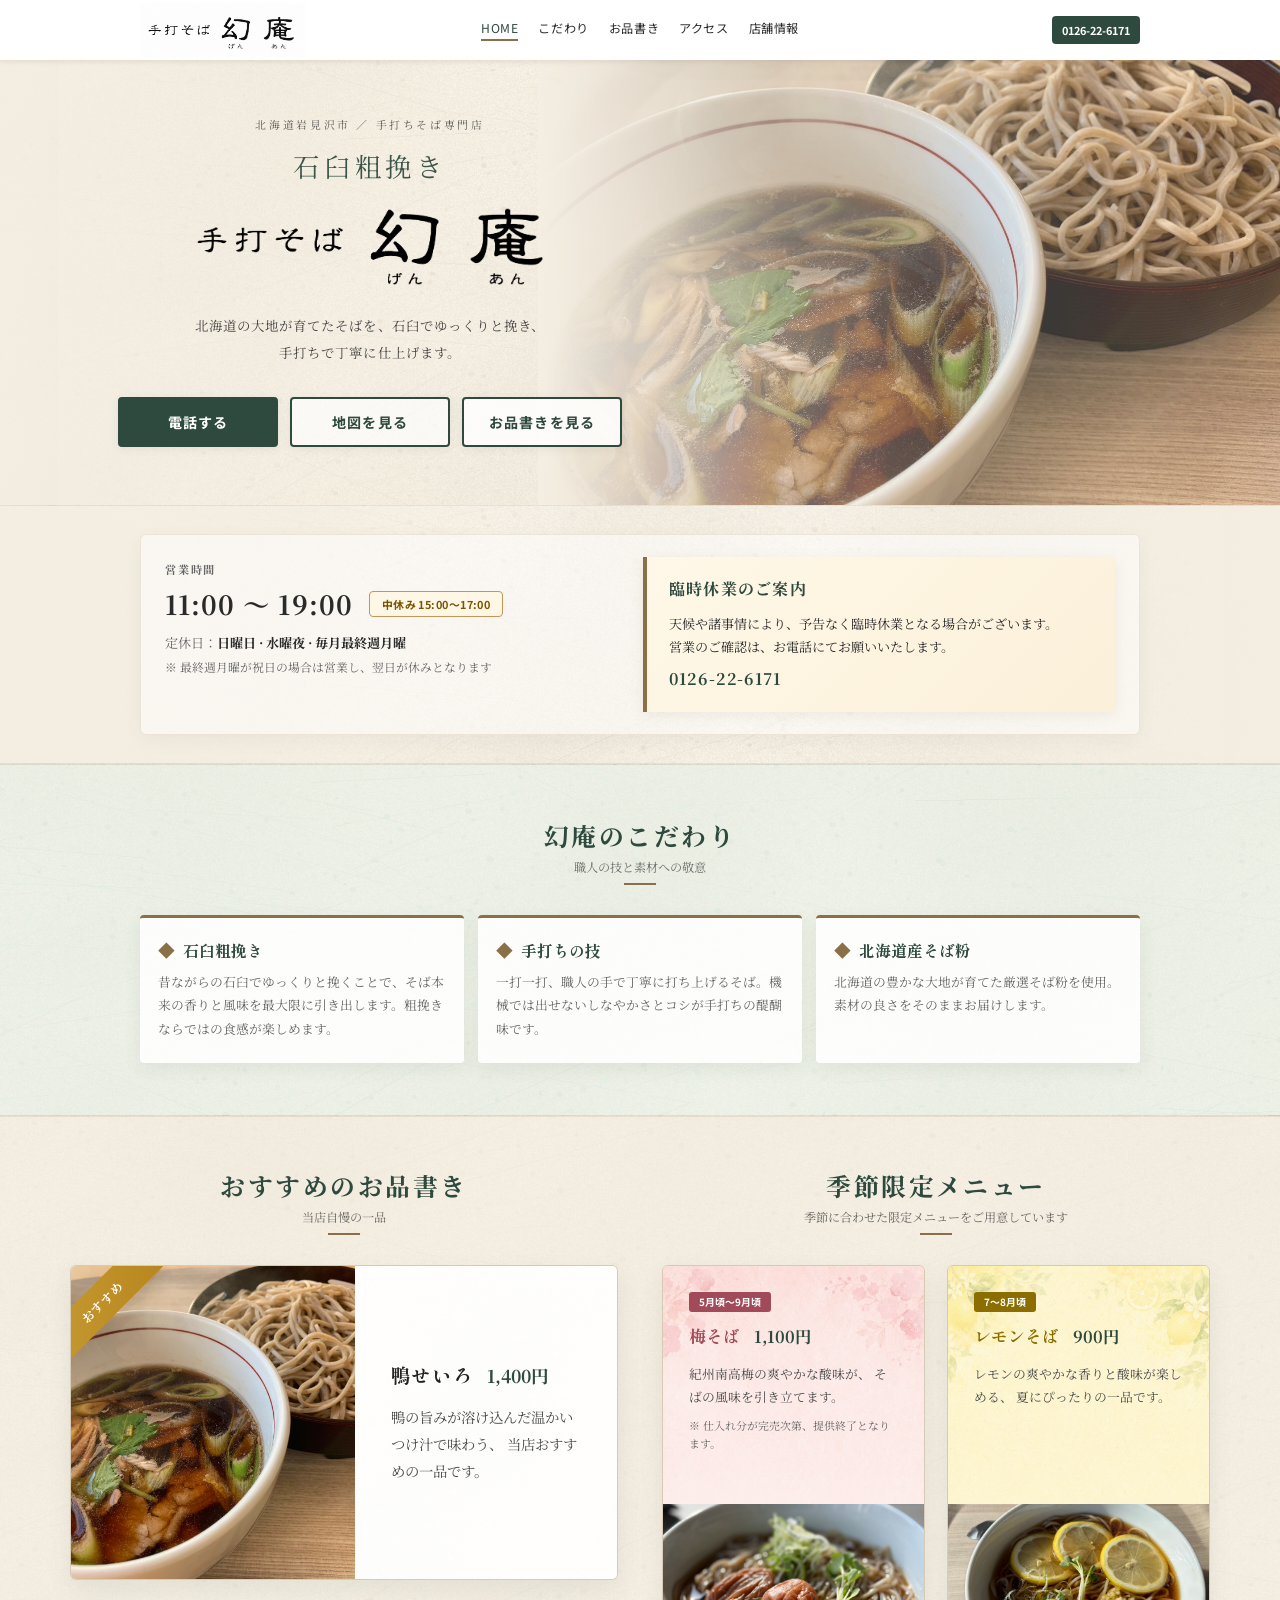
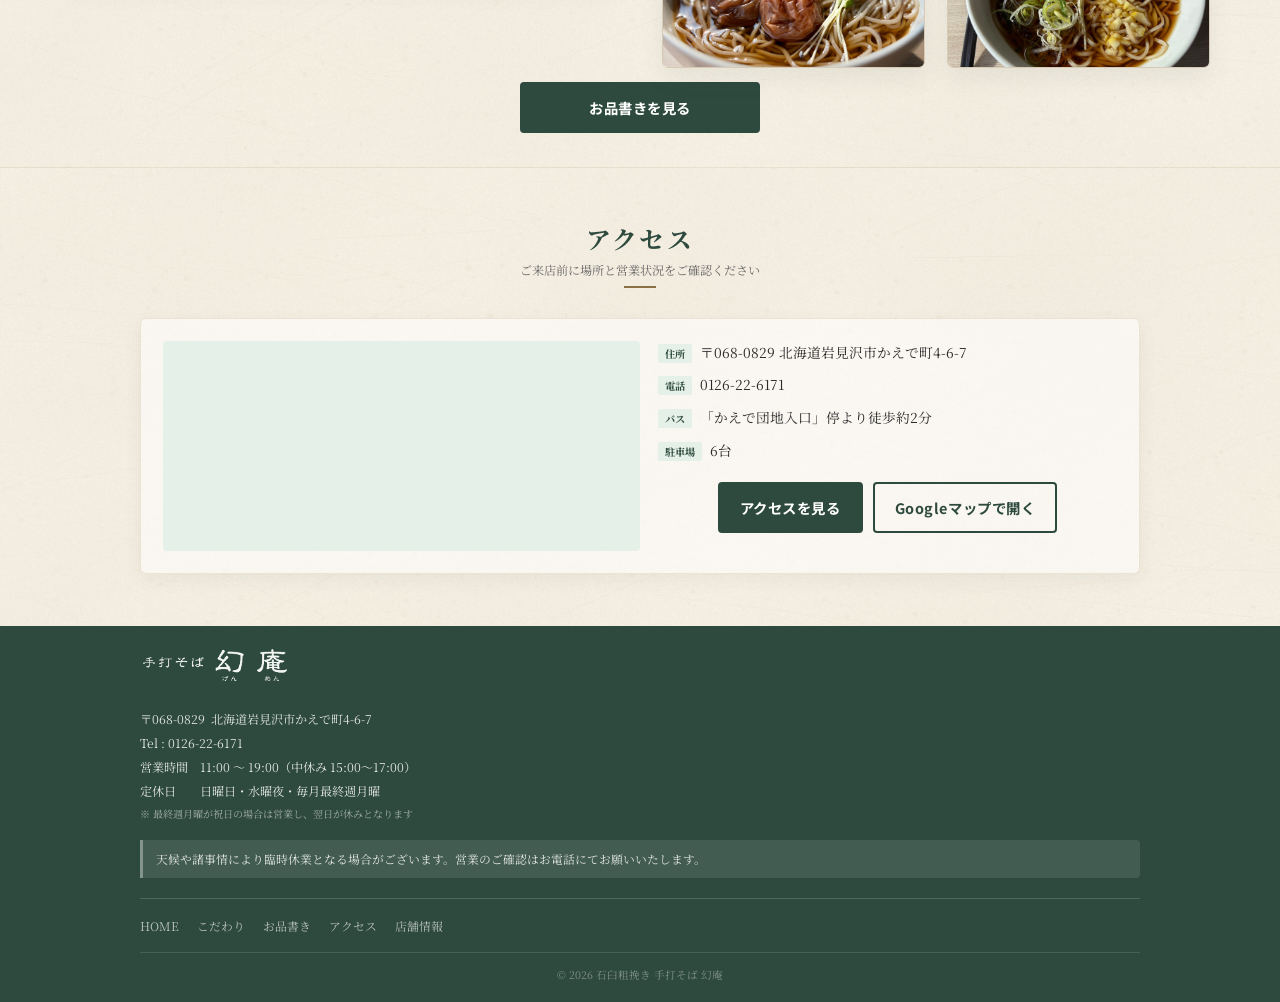
==== commit 32ed5665: "Add files via upload" ====
--- a/index.html
+++ b/index.html
@@ -26,12 +26,15 @@
       <a href="index.html" class="logo">
         <img src="images/genan-logo.png" alt="手打そば 幻庵" class="logo-img">
       </a>
+  
       <nav class="nav" aria-label="グローバルナビゲーション">
         <a href="index.html" class="on">HOME</a>
+        <a href="kodawari.html">こだわり</a>
         <a href="menu.html">お品書き</a>
         <a href="access.html">アクセス</a>
         <a href="info.html">店舗情報</a>
       </nav>
+  
       <div class="hdr-actions">
         <a href="tel:0126-22-6171" class="hdr-tel">0126-22-6171</a>
         <button type="button" class="hamburger" id="hamburgerBtn" aria-label="メニューを開閉" aria-expanded="false" aria-controls="mobileMenu">
@@ -41,9 +44,11 @@
         </button>
       </div>
     </div>
+  
     <nav class="mobile-menu" id="mobileMenu" aria-label="モバイルメニュー" aria-hidden="true">
       <div class="mobile-menu__inner container">
         <a href="index.html" class="mobile-menu__link on">HOME</a>
+        <a href="kodawari.html" class="mobile-menu__link">こだわり</a>
         <a href="menu.html" class="mobile-menu__link">お品書き</a>
         <a href="access.html" class="mobile-menu__link">アクセス</a>
         <a href="info.html" class="mobile-menu__link">店舗情報</a>
@@ -264,6 +269,7 @@
       <div class="ftr-notice">天候や諸事情により臨時休業となる場合がございます。営業のご確認はお電話にてお願いいたします。</div>
       <nav class="ftr-nav" aria-label="フッターナビゲーション">
         <a href="index.html">HOME</a>
+        <a href="kodawari.html">こだわり</a>
         <a href="menu.html">お品書き</a>
         <a href="access.html">アクセス</a>
         <a href="info.html">店舗情報</a>
--- a/css/style.css
+++ b/css/style.css
@@ -330,7 +330,9 @@
   background:
     linear-gradient(
       90deg,
-      rgba(244, 238, 226, .42) 0%,
+      rgba(244, 238, 226, .92) 0%,
+      rgba(244, 238, 226, .82) 6%,
+      rgba(244, 238, 226, .58) 18%,
       rgba(244, 238, 226, .34) 36%,
       rgba(244, 238, 226, .16) 62%,
       rgba(244, 238, 226, .04) 100%
@@ -1144,9 +1146,644 @@
   text-align: left;
 }
 
+
+/* アクセス */
+.access-mini-body {
+  display: flex;
+  flex-direction: column;
+  gap: 18px;
+}
+
+.map-embed {
+  flex: 0 0 50%;
+  height: 210px;
+  background: var(--c-green-light);
+  border-radius: var(--r);
+  overflow: hidden;
+}
+
+.map-embed iframe,
+.map-live iframe {
+  width: 100%;
+  height: 100%;
+  border: 0;
+  display: block;
+}
+
+.access-rows {
+  display: flex;
+  flex-direction: column;
+  gap: 10px;
+  flex: 1;
+}
+
+.ac-row {
+  display: flex;
+  align-items: flex-start;
+  gap: 8px;
+  font-size: .86rem;
+}
+
+.ac-lbl {
+  font-size: .64rem;
+  font-weight: 700;
+  color: var(--c-primary);
+  background: var(--c-green-light);
+  padding: 2px 7px;
+  border-radius: 2px;
+  white-space: nowrap;
+  flex-shrink: 0;
+  margin-top: 3px;
+}
+
+.ac-val {
+  color: var(--c-text);
+  line-height: 1.65;
+}
+
+.access-buttons {
+  display: flex;
+  flex-direction: column;
+  gap: 10px;
+  margin-top: 10px;
+}
+
+.map-live {
+  background: var(--c-green-light);
+  height: 300px;
+}
+
+/* CTA */
+.cta-bar {
+  background: var(--c-primary);
+  padding: 44px 20px;
+  text-align: center;
+}
+
+.cta-bar__title {
+  font-family: var(--font-serif);
+  font-size: 1.05rem;
+  color: #fff;
+  margin: 0 0 4px;
+  letter-spacing: .08em;
+}
+
+.cta-bar__sub {
+  font-size: .76rem;
+  color: rgba(255, 255, 255, .65);
+  margin: 0 0 22px;
+}
+
+.cta-bar__btns {
+  display: flex;
+  flex-direction: column;
+  gap: 10px;
+  max-width: 320px;
+  margin: 0 auto;
+}
+
+.cta-bar__btns--triple {
+  max-width: 360px;
+}
+
+/* フッター */
+.ftr {
+  background: var(--c-primary);
+  color: rgba(255, 255, 255, .85);
+  padding: 20px 15px 20px;
+}
+
+.ftr-name {
+  font-family: var(--font-serif);
+  font-size: 1.05rem;
+  color: #fff;
+  letter-spacing: .10em;
+  margin: 0 0 13px;
+}
+
+.ftr-info {
+  font-size: .76rem;
+  line-height: 2.0;
+  margin-bottom: 16px;
+}
+
+.ftr-info p,
+.ftr-info small {
+  margin: 0;
+  display: block;
+}
+
+.ftr-info small {
+  opacity: .65;
+}
+
+.ftr-notice {
+  font-size: .74rem;
+  background: rgba(255, 255, 255, .10);
+  border-left: 3px solid rgba(255, 255, 255, .35);
+  padding: 9px 13px;
+  margin-bottom: 20px;
+  line-height: 1.7;
+  border-radius: 0 var(--r) var(--r) 0;
+}
+
+.ftr-nav {
+  display: flex;
+  flex-wrap: wrap;
+  gap: 8px 18px;
+  padding-top: 18px;
+  border-top: 1px solid rgba(255, 255, 255, .15);
+  margin-bottom: 18px;
+}
+
+.ftr-nav a {
+  font-size: .74rem;
+  color: rgba(255, 255, 255, .65);
+}
+
+.ftr-copy {
+  font-size: .66rem;
+  color: rgba(255, 255, 255, .40);
+  text-align: center;
+  padding-top: 14px;
+  border-top: 1px solid rgba(255, 255, 255, .12);
+  margin: 0;
+}
+
+/* フッターロゴ */
+.ftr-logo-link {
+  display: inline-block;
+  margin: 0 0 18px;
+}
+
+.ftr-logo-img {
+  display: block;
+  width: 150px;
+  height: auto;
+  filter: brightness(0) invert(1);
+  opacity: .9;
+}
+
+/* 内部ページ */
+.page-hero {
+  background: var(--c-primary);
+  padding: 48px 20px;
+  text-align: center;
+}
+
+.page-hero-title {
+  font-family: var(--font-serif);
+  font-size: clamp(1.5rem, 5vw, 2rem);
+  color: #fff;
+  letter-spacing: .18em;
+  margin: 0 0 5px;
+}
+
+.page-hero-en {
+  font-size: .64rem;
+  color: rgba(255, 255, 255, .55);
+  letter-spacing: .22em;
+  margin: 0;
+}
+
+/* メニュー */
+.menu-cat {
+  margin-bottom: 38px;
+}
+
+.menu-cat-hdr {
+  display: flex;
+  align-items: center;
+  gap: 10px;
+  margin-bottom: 14px;
+}
+
+.menu-cat-title {
+  font-family: var(--font-serif);
+  font-size: 1.1rem;
+  color: var(--c-primary);
+  letter-spacing: .10em;
+  white-space: nowrap;
+  margin: 0;
+}
+
+.menu-cat-rule {
+  flex: 1;
+  height: 1px;
+  background: var(--c-border);
+}
+
+.nabe-tag {
+  display: inline-flex;
+  font-size: .60rem;
+  font-weight: 700;
+  color: #1A3A5C;
+  background: #E8F0FF;
+  border: 1px solid #A0BADD;
+  padding: 2px 8px;
+  border-radius: 2px;
+  letter-spacing: .06em;
+  white-space: nowrap;
+}
+
+.menu-list {
+  border-top: 1px solid var(--c-border);
+  list-style: none;
+  margin: 0;
+  padding: 0;
+}
+
+.menu-item {
+  display: flex;
+  justify-content: space-between;
+  align-items: flex-start;
+  padding: 11px 6px;
+  border-bottom: 1px solid var(--c-border);
+  gap: 14px;
+}
+
+.menu-item.rec {
+  background: #FAFFF8;
+}
+
+.menu-item.s-ume {
+  background: var(--c-ume-bg);
+}
+
+.menu-item.s-lemon {
+  background: var(--c-lemon-bg);
+}
+
+.mi-name {
+  font-size: .92rem;
+  color: var(--c-text);
+  letter-spacing: .02em;
+  line-height: 1.5;
+}
+
+.mi-price {
+  font-size: .90rem;
+  font-weight: 700;
+  color: var(--c-primary);
+  white-space: nowrap;
+  flex-shrink: 0;
+}
+
+.mi-price .yen {
+  font-size: .72rem;
+  font-weight: 400;
+  color: var(--c-text-sub);
+}
+
+.badge-rec {
+  display: inline-block;
+  font-size: .55rem;
+  font-weight: 700;
+  color: #fff;
+  background: var(--c-secondary);
+  padding: 1px 6px;
+  border-radius: 2px;
+  margin-left: 5px;
+  vertical-align: middle;
+  letter-spacing: .04em;
+}
+
+.badge-sp {
+  display: inline-block;
+  font-size: .55rem;
+  font-weight: 700;
+  color: var(--c-ume);
+  background: var(--c-ume-bg);
+  border: 1px solid var(--c-ume-border);
+  padding: 1px 6px;
+  border-radius: 2px;
+  margin-left: 5px;
+  vertical-align: middle;
+  letter-spacing: .04em;
+}
+
+.badge-su {
+  display: inline-block;
+  font-size: .55rem;
+  font-weight: 700;
+  color: var(--c-lemon);
+  background: var(--c-lemon-bg);
+  border: 1px solid var(--c-lemon-border);
+  padding: 1px 6px;
+  border-radius: 2px;
+  margin-left: 5px;
+  vertical-align: middle;
+  letter-spacing: .04em;
+}
+
+.season-inline {
+  display: flex;
+  gap: 10px;
+  margin-bottom: 10px;
+  font-size: .72rem;
+  color: var(--c-text-sub);
+  flex-wrap: wrap;
+}
+
+.menu-note {
+  background: var(--c-bg-alt);
+  border-radius: var(--r);
+  padding: 18px 20px;
+  margin-top: 10px;
+}
+
+.menu-note p {
+  font-size: .80rem;
+  color: var(--c-text-sub);
+  line-height: 1.85;
+  margin: 0;
+}
+
+.yoyaku-note {
+  background: #F0F6F0;
+  border-radius: var(--r);
+  padding: 12px 16px;
+  font-size: .80rem;
+  color: var(--c-text);
+  line-height: 1.75;
+  margin-top: 12px;
+}
+
+.ippin-grid {
+  display: grid;
+  grid-template-columns: 1fr 1fr;
+  gap: 0;
+  border-top: 1px solid var(--c-border);
+}
+
+.ippin-item {
+  display: flex;
+  justify-content: space-between;
+  align-items: baseline;
+  padding: 9px 6px;
+  border-bottom: 1px solid var(--c-border);
+  gap: 8px;
+  font-size: .86rem;
+}
+
+.ippin-item:nth-child(even) {
+  border-left: 1px solid var(--c-border);
+}
+
+.ippin-name {
+  color: var(--c-text);
+}
+
+.ippin-price {
+  font-size: .82rem;
+  font-weight: 700;
+  color: var(--c-primary);
+  white-space: nowrap;
+  flex-shrink: 0;
+}
+
+/* テーブル・アクセス */
+.info-tbl {
+  width: 100%;
+  border-collapse: collapse;
+  margin-bottom: 8px;
+}
+
+.info-tbl th,
+.info-tbl td {
+  padding: 11px 13px;
+  border: 1px solid var(--c-border);
+  font-size: .88rem;
+  vertical-align: top;
+  line-height: 1.75;
+}
+
+.info-tbl th {
+  background: var(--c-green-light);
+  color: var(--c-primary);
+  font-weight: 700;
+  width: 36%;
+  text-align: left;
+}
+
+.info-tbl td {
+  background: #fff;
+  color: var(--c-text);
+}
+
+.info-tbl .note {
+  display: block;
+  font-size: .74rem;
+  color: var(--c-text-sub);
+  margin-top: 4px;
+}
+
+.ac-block {
+  border-radius: var(--r);
+  border: 1px solid var(--c-border);
+  overflow: hidden;
+  margin-bottom: 14px;
+}
+
+.ac-block-hdr {
+  background: var(--c-green-light);
+  color: var(--c-primary);
+  font-weight: 700;
+  font-size: .86rem;
+  padding: 9px 14px;
+  letter-spacing: .06em;
+}
+
+.ac-block-body {
+  padding: 14px 16px;
+  font-size: .88rem;
+  line-height: 1.85;
+  background: #fff;
+}
+
+/* 利用案内 */
+.usage-list {
+  border-top: 1px solid var(--c-border);
+}
+
+.usage-item {
+  display: flex;
+  align-items: flex-start;
+  gap: 12px;
+  padding: 12px 4px;
+  border-bottom: 1px solid var(--c-border);
+}
+
+.usage-arrow {
+  color: var(--c-primary);
+  font-size: .9rem;
+  flex-shrink: 0;
+  margin-top: 2px;
+}
+
+.usage-body {
+  flex: 1;
+}
+
+.usage-lbl {
+  font-size: .70rem;
+  font-weight: 700;
+  color: var(--c-primary);
+  margin: 0 0 2px;
+}
+
+.usage-val {
+  font-size: .88rem;
+  color: var(--c-text);
+  line-height: 1.7;
+  margin: 0;
+}
+
+.usage-note {
+  font-size: .72rem;
+  color: var(--c-text-sub);
+  margin: 3px 0 0;
+  line-height: 1.6;
+}
+
+@media (min-width: 768px) {
+  .cta-g,
+  .cta-bar__btns,
+  .access-buttons {
+    flex-direction: row;
+    max-width: 100%;
+    justify-content: center;
+  }
+
+  .kd-grid {
+    grid-template-columns: repeat(3, 1fr);
+  }
+
+  .feature-card {
+    max-width: 100%;
+    display: grid;
+    grid-template-columns: 1fr 1fr;
+  }
+
+  .feature-card__photo {
+    height: 100%;
+    min-height: 280px;
+  }
+
+  .feature-card__body {
+    text-align: left;
+    display: flex;
+    flex-direction: column;
+    justify-content: center;
+  }
+
+  .season-grid {
+    grid-template-columns: 1fr 1fr;
+  }
+
+  .access-mini-body {
+    flex-direction: row;
+  }
+
+  .map-live {
+    height: 380px;
+  }
+}
+
+@media (min-width: 1024px) {
+  .hdr-in {
+    display: grid;
+    grid-template-columns: 220px 1fr 220px;
+    align-items: center;
+  }
+
+  .logo {
+    justify-self: start;
+  }
+
+  .nav {
+    display: flex;
+    gap: 22px;
+    justify-content: center;
+    align-items: center;
+  }
+
+  .hdr-actions {
+    justify-self: end;
+  }
+
+  .hdr-tel {
+    display: inline-flex;
+  }
+
+  .hamburger {
+    display: none;
+  }
+}
+
+
+@media (max-width: 767px) {
+  .menu-cat--season .mi-name {
+    display: flex;
+    flex-direction: column;
+    align-items: flex-start;
+    gap: 6px;
+  }
+
+  .menu-cat--season .badge-sp,
+  .menu-cat--season .badge-su,
+  .menu-cat--season .badge-rec,
+  .menu-cat--season .b-ume,
+  .menu-cat--season .b-lem {
+    display: inline-flex;
+    margin-left: 0;
+    white-space: nowrap;
+  }
+}
+
 /* =========================================================
-   おすすめのお品書き / 季節限定メニュー
+   TOP HOME FINAL:
+   営業時間・アクセス背景 / おすすめ・季節限定メニュー整理版
 ========================================================= */
+
+/* ---------------------------------------------------------
+   営業時間・アクセス：おすすめ/季節限定と同じ生成り和紙背景
+--------------------------------------------------------- */
+
+.hours-bar,
+.sec-access-home {
+  background-color: #F4EEE2;
+  background-image:
+    linear-gradient(
+      rgba(244, 238, 226, .66),
+      rgba(244, 238, 226, .66)
+    ),
+    url("../images/washi-hero-bg.png");
+  background-repeat: no-repeat;
+  background-size: 110% 100%, 110% auto;
+  background-position: center center;
+}
+
+/* 営業時間内の情報は白寄りの面で読みやすく残す */
+.hours-panel {
+  background: rgba(255, 255, 255, .55);
+  border: 1px solid rgba(218, 204, 180, .45);
+  border-radius: 6px;
+  padding: 22px 24px;
+}
+
+/* アクセス内の情報も白寄りの面で読みやすく残す */
+.sec-access-home .access-mini-body {
+  background: rgba(255, 255, 255, .55);
+  border: 1px solid rgba(218, 204, 180, .45);
+  border-radius: 6px;
+  padding: 22px;
+  box-shadow: 0 6px 18px rgba(46, 74, 62, .06);
+}
+
+/* ---------------------------------------------------------
+   おすすめのお品書き / 季節限定メニュー：セクション全体
+--------------------------------------------------------- */
 
 .menu-duo-v2 {
   position: relative;
@@ -1168,17 +1805,56 @@
 .menu-duo-v2__grid {
   max-width: 1180px;
   margin: 0 auto;
-  padding: 56px 20px 16px;
+  padding: 50px 20px 14px;
   display: grid;
   grid-template-columns: minmax(0, 1fr) minmax(0, 1fr);
   gap: 44px;
   align-items: start;
 }
-/* おすすめ・季節限定セクション下部CTA */
+
+.menu-duo-v2__pane,
+.menu-duo-v2__inner {
+  min-width: 0;
+}
+
+.menu-duo-v2__pane {
+  position: relative;
+  padding: 0;
+  background: transparent;
+}
+
+.menu-duo-v2__pane::before,
+.menu-duo-v2__pane::after {
+  content: none;
+  display: none;
+}
+
+.menu-duo-v2__inner {
+  max-width: none;
+  margin: 0;
+}
+
+.menu-duo-v2 .sec-title {
+  color: var(--c-primary);
+  text-align: center;
+}
+
+.menu-duo-v2 .sec-sub {
+  color: rgba(42, 42, 42, .68);
+  text-align: center;
+}
+
+.menu-duo-v2 .divider {
+  margin-left: auto;
+  margin-right: auto;
+  margin-bottom: 30px;
+}
+
+/* セクション下部CTA */
 .menu-duo-v2__cta {
   max-width: 1180px;
   margin: 0 auto;
-  padding: 0 20px 35px;
+  padding: 0 20px 34px;
   text-align: center;
 }
 
@@ -1188,1377 +1864,14 @@
   min-height: 48px;
 }
 
-.menu-duo-v2__pane {
-  position: relative;
-  padding: 0;
-  background: transparent;
-  isolation: auto;
-}
-
-.menu-duo-v2__pane::before,
-.menu-duo-v2__pane::after {
-  content: none !important;
-  display: none !important;
-}
-
-.menu-duo-v2__inner {
-  max-width: none;
-  margin: 0;
-}
-
-.menu-duo-v2 .sec-title {
-  color: var(--c-primary);
-  text-align: center;
-}
-
-.menu-duo-v2 .sec-sub {
-  color: rgba(42, 42, 42, .68);
-  text-align: center;
-}
-
-.menu-duo-v2 .divider {
-  margin-left: auto;
-  margin-right: auto;
-  margin-bottom: 30px;
-}
-
-/* =========================
+/* ---------------------------------------------------------
    鴨せいろカード
-========================= */
-
-.pickup-v2 {
-  display: grid;
-  grid-template-columns: 50% 50%;
-  background: rgba(255, 255, 255, .94);
-  border: 1px solid rgba(214, 201, 179, .95);
-  border-radius: 6px;
-  overflow: hidden;
-  box-shadow: 0 10px 24px rgba(46, 74, 62, .08);
-}
-
-.pickup-v2__media {
-  position: relative;
-  min-height: 0;
-  overflow: hidden;
-  background: #eee6da;
-}
-
-.pickup-v2__media img {
-  display: block;
-  width: 100%;
-  height: auto;
-  object-fit: initial;
-  object-position: center center;
-  transform: none;
-}
-
-.pickup-v2__media::after {
-  content: "";
-  position: absolute;
-  inset: 0;
-  pointer-events: none;
-  background:
-    linear-gradient(
-      90deg,
-      rgba(244, 238, 226, 0) 0%,
-      rgba(244, 238, 226, 0) 72%,
-      rgba(255, 255, 255, .16) 88%,
-      rgba(255, 255, 255, .28) 100%
-    );
-}
-
-.pickup-v2__badge {
-  position: absolute;
-  top: 18px;
-  left: -36px;
-  z-index: 3;
-  display: inline-flex;
-  align-items: center;
-  justify-content: center;
-  width: 132px;
-  height: 34px;
-  font-size: .78rem;
-  font-weight: 700;
-  color: #fff;
-  background: linear-gradient(135deg, #C79A33 0%, #B8871E 100%);
-  border-radius: 2px;
-  letter-spacing: .08em;
-  transform: rotate(-45deg);
-  box-shadow: 0 6px 14px rgba(139, 111, 71, .18);
-}
-
-.pickup-v2__body {
-  padding: 34px 40px;
-  background:
-    linear-gradient(rgba(255,255,255,.92), rgba(255,255,255,.92)),
-    url("../images/washi-hero-bg.png");
-  background-repeat: repeat;
-  background-size: 900px auto;
-  background-position: center center;
-  display: flex;
-  flex-direction: column;
-  justify-content: center;
-}
-
-.pickup-v2__title {
-  margin: 0 0 12px;
-  font-size: 1.2rem;
-  line-height: 1.4;
-  color: #222;
-  letter-spacing: .08em;
-}
-
-.pickup-v2__price {
-  margin: 0 0 16px;
-  font-size: 1.1rem;
-  font-weight: 700;
-  color: var(--c-primary);
-}
-
-.pickup-v2__desc {
-  margin: 0 0 24px;
-  font-size: .9rem;
-  line-height: 1.9;
-  color: #4b4b4b;
-}
-
-.pickup-v2__body .btn {
-  width: 100%;
-  max-width: 270px;
-  min-height: 48px;
-  margin-top: 0;
-}
-
-/* =========================
-   季節限定カード
-========================= */
-
-.season-v2__grid {
-  display: grid;
-  grid-template-columns: repeat(2, minmax(0, 1fr));
-  gap: 22px;
-}
-
-.season-v2 {
-  position: relative;
-  display: grid;
-  grid-template-rows: 240px 160px;
-  min-height: 400px;
-  max-height: 400px;
-  overflow: hidden;
-  border-radius: 6px;
-  border: 1px solid rgba(214, 201, 179, .95);
-  box-shadow: 0 10px 24px rgba(46, 74, 62, .08);
-  background: transparent;
-}
-
-.season-v2--ume {
-  --season-rgb: 250, 238, 241;
-  --season-title: #A14B5A;
-  --season-badge: #A14B5A;
-}
-
-.season-v2--lemon {
-  --season-rgb: 255, 251, 225;
-  --season-title: #8C6D00;
-  --season-badge: #8C6D00;
-}
-
-.season-v2::before {
-  content: "";
-  position: absolute;
-  inset: 0;
-  z-index: 0;
-  background-repeat: no-repeat;
-  background-size: cover;
-  background-position: center top;
-  pointer-events: none;
-}
-
-.season-v2--ume::before {
-  background-image: url("../images/sakura_image.png");
-}
-
-.season-v2--lemon::before {
-  background-image: url("../images/lemon_image.png");
-}
-
-.season-v2__body {
-  position: relative;
-  z-index: 2;
-  min-height: 240px;
-  padding: 24px 26px 18px;
-  overflow: hidden;
-  background:
-    linear-gradient(
-      180deg,
-      rgba(var(--season-rgb), .62) 0%,
-      rgba(var(--season-rgb), .54) 36%,
-      rgba(var(--season-rgb), .42) 62%,
-      rgba(var(--season-rgb), .24) 84%,
-      rgba(var(--season-rgb), .10) 100%
-    );
-}
-
-.season-v2__body::before,
-.season-v2__body::after {
-  content: none;
-}
-
-.season-v2__badge {
-  display: inline-flex;
-  width: fit-content;
-  margin-bottom: 12px;
-  padding: 5px 10px;
-  border-radius: 3px;
-  font-size: .62rem;
-  font-weight: 700;
-  line-height: 1;
-  color: #fff;
-  background: var(--season-badge);
-}
-
-.season-v2__title {
-  margin: 0 0 8px;
-  font-size: 1.06rem;
-  line-height: 1.4;
-  color: var(--season-title);
-}
-
-.season-v2__price {
-  margin: 0 0 12px;
-  font-size: 1.02rem;
-  font-weight: 700;
-  color: var(--c-primary);
-}
-
-.season-v2__desc {
-  margin: 0;
-  font-size: .80rem;
-  line-height: 1.85;
-  color: #4b4b4b;
-}
-
-.season-v2__note {
-  margin: 10px 0 0;
-  font-size: .70rem;
-  line-height: 1.7;
-  color: #666;
-}
-
-.season-v2__media {
-  position: relative;
-  z-index: 1;
-  height: 165px;
-  overflow: hidden;
-  background: rgb(var(--season-rgb));
-  line-height: 0;
-}
-
-.season-v2__media img {
-  display: block;
-  width: 100%;
-  height: 100%;
-  object-fit: cover;
-  object-position: center center;
-  transform: none;
-}
-
-.season-v2__media::before {
-  content: "";
-  position: absolute;
-  inset: 0;
-  z-index: 2;
-  pointer-events: none;
-  background:
-    linear-gradient(
-      to bottom,
-      rgba(var(--season-rgb), .96) 0%,
-      rgba(var(--season-rgb), .88) 10%,
-      rgba(var(--season-rgb), .74) 22%,
-      rgba(var(--season-rgb), .56) 36%,
-      rgba(var(--season-rgb), .34) 52%,
-      rgba(var(--season-rgb), .16) 68%,
-      rgba(var(--season-rgb), .06) 80%,
-      rgba(var(--season-rgb), 0) 100%
-    );
-}
-
-.season-v2__media::after {
-  content: "";
-  position: absolute;
-  inset: 0;
-  z-index: 3;
-  pointer-events: none;
-  background-image: url("../images/washi-hero-bg.png");
-  background-size: cover;
-  background-position: center;
-  opacity: .08;
-  mix-blend-mode: screen;
-}
-
-/* =========================
-   レスポンシブ
-========================= */
-
-@media (max-width: 900px) {
-  .pickup-v2 {
-    grid-template-columns: 1fr;
-    max-width: 520px;
-    margin: 0 auto;
-  }
-
-  .pickup-v2__media img {
-    width: 100%;
-    height: auto;
-    object-fit: initial;
-  }
-
-  .pickup-v2__body {
-    padding: 26px 24px 28px;
-  }
-
-  .menu-duo-v2__grid {
-    display: block !important;
-    padding: 42px 20px 28px;
-  }
-  .menu-duo-v2__cta {
-    padding: 0 20px 52px;
-  }
-  
-  .menu-duo-v2__cta .btn {
-    width: 100%;
-    max-width: 320px;
-  }
-
-  .season-v2 {
-    grid-template-rows: 240px 180px;
-    min-height: 420px;
-    max-height: none;
-  }
-
-  .season-v2__media {
-    height: 180px;
-  }}
-
-/* アクセス */
-.access-mini-body {
-  display: flex;
-  flex-direction: column;
-  gap: 18px;
-}
-
-.map-embed {
-  flex: 0 0 50%;
-  height: 210px;
-  background: var(--c-green-light);
-  border-radius: var(--r);
-  overflow: hidden;
-}
-
-.map-embed iframe,
-.map-live iframe {
-  width: 100%;
-  height: 100%;
-  border: 0;
-  display: block;
-}
-
-.access-rows {
-  display: flex;
-  flex-direction: column;
-  gap: 10px;
-  flex: 1;
-}
-
-.ac-row {
-  display: flex;
-  align-items: flex-start;
-  gap: 8px;
-  font-size: .86rem;
-}
-
-.ac-lbl {
-  font-size: .64rem;
-  font-weight: 700;
-  color: var(--c-primary);
-  background: var(--c-green-light);
-  padding: 2px 7px;
-  border-radius: 2px;
-  white-space: nowrap;
-  flex-shrink: 0;
-  margin-top: 3px;
-}
-
-.ac-val {
-  color: var(--c-text);
-  line-height: 1.65;
-}
-
-.access-buttons {
-  display: flex;
-  flex-direction: column;
-  gap: 10px;
-  margin-top: 10px;
-}
-
-.map-live {
-  background: var(--c-green-light);
-  height: 300px;
-}
-
-/* CTA */
-.cta-bar {
-  background: var(--c-primary);
-  padding: 44px 20px;
-  text-align: center;
-}
-
-.cta-bar__title {
-  font-family: var(--font-serif);
-  font-size: 1.05rem;
-  color: #fff;
-  margin: 0 0 4px;
-  letter-spacing: .08em;
-}
-
-.cta-bar__sub {
-  font-size: .76rem;
-  color: rgba(255, 255, 255, .65);
-  margin: 0 0 22px;
-}
-
-.cta-bar__btns {
-  display: flex;
-  flex-direction: column;
-  gap: 10px;
-  max-width: 320px;
-  margin: 0 auto;
-}
-
-.cta-bar__btns--triple {
-  max-width: 360px;
-}
-
-/* フッター */
-.ftr {
-  background: var(--c-primary);
-  color: rgba(255, 255, 255, .85);
-  padding: 20px 15px 20px;
-}
-
-.ftr-name {
-  font-family: var(--font-serif);
-  font-size: 1.05rem;
-  color: #fff;
-  letter-spacing: .10em;
-  margin: 0 0 13px;
-}
-
-.ftr-info {
-  font-size: .76rem;
-  line-height: 2.0;
-  margin-bottom: 16px;
-}
-
-.ftr-info p,
-.ftr-info small {
-  margin: 0;
-  display: block;
-}
-
-.ftr-info small {
-  opacity: .65;
-}
-
-.ftr-notice {
-  font-size: .74rem;
-  background: rgba(255, 255, 255, .10);
-  border-left: 3px solid rgba(255, 255, 255, .35);
-  padding: 9px 13px;
-  margin-bottom: 20px;
-  line-height: 1.7;
-  border-radius: 0 var(--r) var(--r) 0;
-}
-
-.ftr-nav {
-  display: flex;
-  flex-wrap: wrap;
-  gap: 8px 18px;
-  padding-top: 18px;
-  border-top: 1px solid rgba(255, 255, 255, .15);
-  margin-bottom: 18px;
-}
-
-.ftr-nav a {
-  font-size: .74rem;
-  color: rgba(255, 255, 255, .65);
-}
-
-.ftr-copy {
-  font-size: .66rem;
-  color: rgba(255, 255, 255, .40);
-  text-align: center;
-  padding-top: 14px;
-  border-top: 1px solid rgba(255, 255, 255, .12);
-  margin: 0;
-}
-
-/* フッターロゴ */
-.ftr-logo-link {
-  display: inline-block;
-  margin: 0 0 18px;
-}
-
-.ftr-logo-img {
-  display: block;
-  width: 150px;
-  height: auto;
-  filter: brightness(0) invert(1);
-  opacity: .9;
-}
-
-/* 内部ページ */
-.page-hero {
-  background: var(--c-primary);
-  padding: 48px 20px;
-  text-align: center;
-}
-
-.page-hero-title {
-  font-family: var(--font-serif);
-  font-size: clamp(1.5rem, 5vw, 2rem);
-  color: #fff;
-  letter-spacing: .18em;
-  margin: 0 0 5px;
-}
-
-.page-hero-en {
-  font-size: .64rem;
-  color: rgba(255, 255, 255, .55);
-  letter-spacing: .22em;
-  margin: 0;
-}
-
-/* メニュー */
-.menu-cat {
-  margin-bottom: 38px;
-}
-
-.menu-cat-hdr {
-  display: flex;
-  align-items: center;
-  gap: 10px;
-  margin-bottom: 14px;
-}
-
-.menu-cat-title {
-  font-family: var(--font-serif);
-  font-size: 1.1rem;
-  color: var(--c-primary);
-  letter-spacing: .10em;
-  white-space: nowrap;
-  margin: 0;
-}
-
-.menu-cat-rule {
-  flex: 1;
-  height: 1px;
-  background: var(--c-border);
-}
-
-.nabe-tag {
-  display: inline-flex;
-  font-size: .60rem;
-  font-weight: 700;
-  color: #1A3A5C;
-  background: #E8F0FF;
-  border: 1px solid #A0BADD;
-  padding: 2px 8px;
-  border-radius: 2px;
-  letter-spacing: .06em;
-  white-space: nowrap;
-}
-
-.menu-list {
-  border-top: 1px solid var(--c-border);
-  list-style: none;
-  margin: 0;
-  padding: 0;
-}
-
-.menu-item {
-  display: flex;
-  justify-content: space-between;
-  align-items: flex-start;
-  padding: 11px 6px;
-  border-bottom: 1px solid var(--c-border);
-  gap: 14px;
-}
-
-.menu-item.rec {
-  background: #FAFFF8;
-}
-
-.menu-item.s-ume {
-  background: var(--c-ume-bg);
-}
-
-.menu-item.s-lemon {
-  background: var(--c-lemon-bg);
-}
-
-.mi-name {
-  font-size: .92rem;
-  color: var(--c-text);
-  letter-spacing: .02em;
-  line-height: 1.5;
-}
-
-.mi-price {
-  font-size: .90rem;
-  font-weight: 700;
-  color: var(--c-primary);
-  white-space: nowrap;
-  flex-shrink: 0;
-}
-
-.mi-price .yen {
-  font-size: .72rem;
-  font-weight: 400;
-  color: var(--c-text-sub);
-}
-
-.badge-rec {
-  display: inline-block;
-  font-size: .55rem;
-  font-weight: 700;
-  color: #fff;
-  background: var(--c-secondary);
-  padding: 1px 6px;
-  border-radius: 2px;
-  margin-left: 5px;
-  vertical-align: middle;
-  letter-spacing: .04em;
-}
-
-.badge-sp {
-  display: inline-block;
-  font-size: .55rem;
-  font-weight: 700;
-  color: var(--c-ume);
-  background: var(--c-ume-bg);
-  border: 1px solid var(--c-ume-border);
-  padding: 1px 6px;
-  border-radius: 2px;
-  margin-left: 5px;
-  vertical-align: middle;
-  letter-spacing: .04em;
-}
-
-.badge-su {
-  display: inline-block;
-  font-size: .55rem;
-  font-weight: 700;
-  color: var(--c-lemon);
-  background: var(--c-lemon-bg);
-  border: 1px solid var(--c-lemon-border);
-  padding: 1px 6px;
-  border-radius: 2px;
-  margin-left: 5px;
-  vertical-align: middle;
-  letter-spacing: .04em;
-}
-
-.season-inline {
-  display: flex;
-  gap: 10px;
-  margin-bottom: 10px;
-  font-size: .72rem;
-  color: var(--c-text-sub);
-  flex-wrap: wrap;
-}
-
-.menu-note {
-  background: var(--c-bg-alt);
-  border-radius: var(--r);
-  padding: 18px 20px;
-  margin-top: 10px;
-}
-
-.menu-note p {
-  font-size: .80rem;
-  color: var(--c-text-sub);
-  line-height: 1.85;
-  margin: 0;
-}
-
-.yoyaku-note {
-  background: #F0F6F0;
-  border-radius: var(--r);
-  padding: 12px 16px;
-  font-size: .80rem;
-  color: var(--c-text);
-  line-height: 1.75;
-  margin-top: 12px;
-}
-
-.ippin-grid {
-  display: grid;
-  grid-template-columns: 1fr 1fr;
-  gap: 0;
-  border-top: 1px solid var(--c-border);
-}
-
-.ippin-item {
-  display: flex;
-  justify-content: space-between;
-  align-items: baseline;
-  padding: 9px 6px;
-  border-bottom: 1px solid var(--c-border);
-  gap: 8px;
-  font-size: .86rem;
-}
-
-.ippin-item:nth-child(even) {
-  border-left: 1px solid var(--c-border);
-}
-
-.ippin-name {
-  color: var(--c-text);
-}
-
-.ippin-price {
-  font-size: .82rem;
-  font-weight: 700;
-  color: var(--c-primary);
-  white-space: nowrap;
-  flex-shrink: 0;
-}
-
-/* テーブル・アクセス */
-.info-tbl {
-  width: 100%;
-  border-collapse: collapse;
-  margin-bottom: 8px;
-}
-
-.info-tbl th,
-.info-tbl td {
-  padding: 11px 13px;
-  border: 1px solid var(--c-border);
-  font-size: .88rem;
-  vertical-align: top;
-  line-height: 1.75;
-}
-
-.info-tbl th {
-  background: var(--c-green-light);
-  color: var(--c-primary);
-  font-weight: 700;
-  width: 36%;
-  text-align: left;
-}
-
-.info-tbl td {
-  background: #fff;
-  color: var(--c-text);
-}
-
-.info-tbl .note {
-  display: block;
-  font-size: .74rem;
-  color: var(--c-text-sub);
-  margin-top: 4px;
-}
-
-.ac-block {
-  border-radius: var(--r);
-  border: 1px solid var(--c-border);
-  overflow: hidden;
-  margin-bottom: 14px;
-}
-
-.ac-block-hdr {
-  background: var(--c-green-light);
-  color: var(--c-primary);
-  font-weight: 700;
-  font-size: .86rem;
-  padding: 9px 14px;
-  letter-spacing: .06em;
-}
-
-.ac-block-body {
-  padding: 14px 16px;
-  font-size: .88rem;
-  line-height: 1.85;
-  background: #fff;
-}
-
-/* 利用案内 */
-.usage-list {
-  border-top: 1px solid var(--c-border);
-}
-
-.usage-item {
-  display: flex;
-  align-items: flex-start;
-  gap: 12px;
-  padding: 12px 4px;
-  border-bottom: 1px solid var(--c-border);
-}
-
-.usage-arrow {
-  color: var(--c-primary);
-  font-size: .9rem;
-  flex-shrink: 0;
-  margin-top: 2px;
-}
-
-.usage-body {
-  flex: 1;
-}
-
-.usage-lbl {
-  font-size: .70rem;
-  font-weight: 700;
-  color: var(--c-primary);
-  margin: 0 0 2px;
-}
-
-.usage-val {
-  font-size: .88rem;
-  color: var(--c-text);
-  line-height: 1.7;
-  margin: 0;
-}
-
-.usage-note {
-  font-size: .72rem;
-  color: var(--c-text-sub);
-  margin: 3px 0 0;
-  line-height: 1.6;
-}
-
-@media (min-width: 768px) {
-  .cta-g,
-  .cta-bar__btns,
-  .access-buttons {
-    flex-direction: row;
-    max-width: 100%;
-    justify-content: center;
-  }
-
-  .kd-grid {
-    grid-template-columns: repeat(3, 1fr);
-  }
-
-  .feature-card {
-    max-width: 100%;
-    display: grid;
-    grid-template-columns: 1fr 1fr;
-  }
-
-  .feature-card__photo {
-    height: 100%;
-    min-height: 280px;
-  }
-
-  .feature-card__body {
-    text-align: left;
-    display: flex;
-    flex-direction: column;
-    justify-content: center;
-  }
-
-  .season-grid {
-    grid-template-columns: 1fr 1fr;
-  }
-
-  .access-mini-body {
-    flex-direction: row;
-  }
-
-  .map-live {
-    height: 380px;
-  }
-}
-
-@media (min-width: 1024px) {
-  .hdr-in {
-    display: grid;
-    grid-template-columns: 220px 1fr 220px;
-    align-items: center;
-  }
-
-  .logo {
-    justify-self: start;
-  }
-
-  .nav {
-    display: flex;
-    gap: 22px;
-    justify-content: center;
-    align-items: center;
-  }
-
-  .hdr-actions {
-    justify-self: end;
-  }
-
-  .hdr-tel {
-    display: inline-flex;
-  }
-
-  .hamburger {
-    display: none;
-  }
-}
-
-
-@media (max-width: 767px) {
-  .menu-cat--season .mi-name {
-    display: flex;
-    flex-direction: column;
-    align-items: flex-start;
-    gap: 6px;
-  }
-
-  .menu-cat--season .badge-sp,
-  .menu-cat--season .badge-su,
-  .menu-cat--season .badge-rec,
-  .menu-cat--season .b-ume,
-  .menu-cat--season .b-lem {
-    display: inline-flex;
-    margin-left: 0;
-    white-space: nowrap;
-  }
-}
-
-/* =========================================
-   おすすめ / 季節限定 共通エリア
-========================================= */
-.menu-duo {
-  position: relative;
-  padding: 0;
-  background: transparent;
-}
-
-.menu-duo .container {
-  position: relative;
-}
-
-.menu-duo__grid {
-  display: grid;
-  grid-template-columns: minmax(0, 1fr) minmax(0, 1fr);
-  gap: 0;
-  align-items: stretch;
-  border-top: 1px solid rgba(190, 180, 160, .35);
-  border-bottom: 1px solid rgba(190, 180, 160, .35);
-}
-
-.menu-pane {
-  position: relative;
-  padding: 46px 42px 58px;
-  z-index: 0;
-}
-
-.menu-pane::before {
-  content: "";
-  position: absolute;
-  top: 0;
-  bottom: 0;
-  width: 100vw;
-  z-index: -1;
-  pointer-events: none;
-}
-
-/* 左右とも同じ背景に統一 + 和紙感を少し強める */
-.menu-pane--recommend::before,
-.menu-pane--season::before {
-  background-color: #F4EEE2;
-  background-image:
-    linear-gradient(
-      rgba(244, 238, 226, .84),
-      rgba(244, 238, 226, .84)
-    ),
-    url("../images/washi-hero-bg.png");
-  background-repeat: no-repeat;
-  background-size: cover, 1300px auto;
-  background-position: center center, center center;
-}
-
-.menu-pane--recommend::before {
-  right: 0;
-}
-
-.menu-pane--season::before {
-  left: 0;
-}
-
-.menu-pane .sec-title {
-  color: var(--c-primary);
-}
-
-.menu-pane .sec-sub {
-  color: rgba(42, 42, 42, .68);
-}
-
-/* =========================================
-   おすすめカード（鴨せいろ）
-========================================= */
-.feature-card--pickup {
-  display: grid;
-  grid-template-columns: 1.04fr .96fr;
-  min-height: 400px; /* ← 少し縦に伸ばす */
-  background: rgba(255, 255, 255, .93);
-  border: 1px solid rgba(215, 202, 181, .95);
-  border-radius: 6px;
-  overflow: hidden;
-  box-shadow: 0 10px 24px rgba(46, 74, 62, .08);
-}
-
-.feature-card--pickup .feature-card__photo {
-  min-height: 400px;
-  position: relative;
-}
-
-.feature-card--pickup .feature-card__photo img {
-  width: 100%;
-  height: 100%;
-  object-fit: cover;
-  object-position: center 46%;
-  display: block;
-}
-
-.feature-card--pickup .feature-card__photo::after {
-  content: "";
-  position: absolute;
-  inset: 0;
-  background:
-    linear-gradient(
-      90deg,
-      rgba(255,255,255,0) 0%,
-      rgba(244,238,227,.04) 52%,
-      rgba(244,238,227,.20) 74%,
-      rgba(244,238,227,.36) 100%
-    );
-  pointer-events: none;
-}
-
-.feature-card__body--pickup {
-  padding: 34px 28px; /* ← 少し縦方向に余白追加 */
-  background:
-    linear-gradient(rgba(255,255,255,.92), rgba(255,255,255,.92)),
-    url("../images/washi-hero-bg.png");
-  background-repeat: no-repeat;
-  background-size: cover, 820px auto;
-  background-position: center center, center center;
-  display: flex;
-  flex-direction: column;
-  justify-content: center;
-}
-
-/* =========================================
-   季節限定カード
-========================================= */
-.season-grid--custom {
-  display: grid;
-  grid-template-columns: 1fr 1fr;
-  gap: 18px;
-}
-
-.season-card--ume,
-.season-card--lemon {
-  display: grid;
-  grid-template-rows: auto 170px;
-  border-radius: 6px;
-  overflow: hidden;
-  border: 1px solid rgba(215, 202, 181, .92);
-  box-shadow: 0 10px 24px rgba(46, 74, 62, .07);
-  background: #fff;
-  position: relative;
-}
-
-.season-card--ume {
-  --card-rgb: 250, 238, 241;
-  --accent: #A14B5A;
-}
-
-.season-card--lemon {
-  --card-rgb: 255, 251, 225;
-  --accent: #8C6D00;
-}
-
-/* 上部本文 */
-.season-card__body {
-  position: relative;
-  padding: 22px 22px 18px;
-  overflow: hidden;
-  z-index: 1;
-}
-
-.season-card__body > * {
-  position: relative;
-  z-index: 2;
-}
-
-.season-card__body--ume {
-  background-image:
-    linear-gradient(
-      180deg,
-      rgba(250, 238, 241, .96) 0%,
-      rgba(250, 238, 241, .94) 62%,
-      rgba(250, 238, 241, .80) 100%
-    ),
-    url("../images/washi-hero-bg.png");
-  background-repeat: no-repeat;
-  background-size: cover, 820px auto;
-  background-position: center center, center center;
-}
-
-.season-card__body--lemon {
-  background-image:
-    linear-gradient(
-      180deg,
-      rgba(255, 251, 225, .96) 0%,
-      rgba(255, 251, 225, .94) 62%,
-      rgba(255, 251, 225, .80) 100%
-    ),
-    url("../images/washi-hero-bg.png");
-  background-repeat: no-repeat;
-  background-size: cover, 820px auto;
-  background-position: center center, center center;
-}
-
-/* 上部装飾（これが今回の主修正） */
-.season-card__body--ume::before,
-.season-card__body--lemon::before {
-  content: "";
-  position: absolute;
-  inset: 0;
-  z-index: 1;
-  pointer-events: none;
-  opacity: .72;
-  background:
-    radial-gradient(140px 58px at 14% 8%, rgba(255,255,255,.42) 0%, rgba(255,255,255,0) 72%),
-    radial-gradient(170px 74px at 88% 10%, rgba(255,255,255,.24) 0%, rgba(255,255,255,0) 74%),
-    linear-gradient(135deg, rgba(255,255,255,.10) 0%, rgba(255,255,255,0) 45%),
-    repeating-linear-gradient(
-      -45deg,
-      rgba(255,255,255,.05) 0 1px,
-      transparent 1px 13px
-    );
-}
-
-/* 右上のうっすらしたデザイン */
-.season-card__body--ume::after,
-.season-card__body--lemon::after {
-  content: "";
-  position: absolute;
-  top: 12px;
-  right: 14px;
-  width: 82px;
-  height: 30px;
-  border-radius: 999px;
-  background: linear-gradient(
-    90deg,
-    rgba(255,255,255,0) 0%,
-    rgba(255,255,255,.10) 40%,
-    rgba(255,255,255,.22) 100%
-  );
-  filter: blur(1px);
-  opacity: .65;
-  z-index: 1;
-  pointer-events: none;
-}
-
-.season-card__name {
-  margin: 0 0 6px;
-}
-
-.season-card--ume .season-card__name,
-.season-card--lemon .season-card__name {
-  color: var(--accent);
-}
-
-.season-card__price {
-  font-size: 1.05rem;
-  font-weight: 700;
-  color: var(--c-primary);
-  margin: 0 0 10px;
-}
-
-.season-card__desc {
-  font-size: .78rem;
-  line-height: 1.85;
-  color: var(--c-text-sub);
-}
-
-.season-card__desc--note {
-  margin-top: 8px;
-  font-size: .72rem;
-}
-
-/* 画像フェード */
-.season-card__photo--fade {
-  position: relative;
-  overflow: hidden;
-  height: 170px;
-  background: rgb(var(--card-rgb));
-}
-
-.season-card__photo--fade img {
-  width: 100%;
-  height: 100%;
-  object-fit: cover;
-  object-position: center 50%;
-  display: block;
-  transform: scale(1.02);
-}
-
-.season-card__photo--fade::before {
-  content: "";
-  position: absolute;
-  inset: 0;
-  z-index: 2;
-  pointer-events: none;
-  background:
-    linear-gradient(
-      to bottom,
-      rgba(var(--card-rgb), .98) 0%,
-      rgba(var(--card-rgb), .95) 10%,
-      rgba(var(--card-rgb), .88) 22%,
-      rgba(var(--card-rgb), .68) 36%,
-      rgba(var(--card-rgb), .36) 52%,
-      rgba(var(--card-rgb), .10) 66%,
-      rgba(var(--card-rgb), 0) 80%
-    );
-}
-
-.season-card__photo--fade::after {
-  content: "";
-  position: absolute;
-  inset: 0;
-  z-index: 3;
-  pointer-events: none;
-  opacity: .22;
-  background-image: url("../images/washi-hero-bg.png");
-  background-size: cover;
-  background-position: center;
-}
-
-/* バッジ */
-.badge-spring,
-.badge-summer {
-  display: inline-flex;
-  width: fit-content;
-  padding: 4px 9px;
-  border-radius: 3px;
-  font-size: .58rem;
-  font-weight: 700;
-  margin-bottom: 10px;
-  color: #fff;
-}
-
-.badge-spring {
-  background: #A14B5A;
-}
-
-.badge-summer {
-  background: #8C6D00;
-}
-
-/* =========================================
-   レスポンシブ
-========================================= */
-@media (max-width: 900px) {
-  .menu-duo__grid {
-    grid-template-columns: 1fr;
-  }
-
-  .menu-pane {
-    padding: 38px 20px 46px;
-  }
-
-  .feature-card--pickup {
-    grid-template-columns: 1fr;
-    min-height: auto;
-  }
-
-  .feature-card--pickup .feature-card__photo {
-    min-height: 240px;
-  }
-
-  .season-grid--custom {
-    grid-template-columns: 1fr;
-  }
-
-  .season-card--ume,
-  .season-card--lemon {
-    grid-template-rows: auto 190px;
-  }
-
-  .season-card__photo--fade {
-    height: 190px;
-  }
-}
-
-
-/* =========================================================
-   FINAL FIX: おすすめ・季節限定 セクション調整
-   - 鴨せいろ画像の下余白解消
-   - 季節カードのグラデーション廃止
-   - スマホ表示を縦積みに修正
-========================================================= */
-
-/* セクション背景：こだわりセクションに近い和紙感 */
-.menu-duo-v2 {
-  position: relative;
-  overflow: hidden;
-  background-color: #F4EEE2 !important;
-  background-image:
-    linear-gradient(
-      rgba(244, 238, 226, .66),
-      rgba(244, 238, 226, .66)
-    ),
-    url("../images/washi-hero-bg.png") !important;
-  background-repeat: no-repeat !important;
-  background-size: 110% 100%, 110% auto !important;
-  background-position: center center !important;
-  border-top: 1px solid rgba(218, 204, 180, .45);
-  border-bottom: 1px solid rgba(218, 204, 180, .45);
-}
-
-.menu-duo-v2__grid {
-  max-width: 1180px;
-  margin: 0 auto;
-  padding: 56px 20px 66px;
-  display: grid;
-  grid-template-columns: minmax(0, 1fr) minmax(0, 1fr);
-  gap: 44px;
-  align-items: start;
-}
-
-.menu-duo-v2__pane,
-.menu-duo-v2__inner {
-  min-width: 0;
-}
-
-.menu-duo-v2__pane::before,
-.menu-duo-v2__pane::after {
-  content: none !important;
-  display: none !important;
-}
-
-/* =========================
-   鴨せいろカード
-========================= */
+--------------------------------------------------------- */
 
 .pickup-v2 {
   display: grid;
   grid-template-columns: 52% 48%;
-  height: 330px;
+  height: 315px;
   min-height: 0;
   background: rgba(255, 255, 255, .94);
   border: 1px solid rgba(214, 201, 179, .95);
@@ -2569,8 +1882,9 @@
 
 .pickup-v2__media {
   position: relative;
-  height: 330px;
+  height: 315px;
   min-height: 0;
+  line-height: 0;
   overflow: hidden;
   background: #eee6da;
 }
@@ -2584,12 +1898,11 @@
   transform: none;
 }
 
-/* 余計な白っぽい被せを弱める */
 .pickup-v2__media::after {
-  content: none !important;
-}
-
-/* プレビュー寄せ：斜めリボン */
+  content: none;
+  display: none;
+}
+
 .pickup-v2__badge {
   position: absolute;
   top: 18px;
@@ -2611,7 +1924,8 @@
 }
 
 .pickup-v2__body {
-  padding: 34px 40px;
+  min-height: 315px;
+  padding: 28px 36px;
   background:
     linear-gradient(rgba(255,255,255,.92), rgba(255,255,255,.92)),
     url("../images/washi-hero-bg.png");
@@ -2624,7 +1938,7 @@
 }
 
 .pickup-v2__title {
-  margin: 0 0 12px;
+  margin: 0;
   font-size: 1.2rem;
   line-height: 1.4;
   color: #222;
@@ -2632,28 +1946,22 @@
 }
 
 .pickup-v2__price {
-  margin: 0 0 16px;
+  margin: 0;
   font-size: 1.1rem;
   font-weight: 700;
   color: var(--c-primary);
 }
 
 .pickup-v2__desc {
-  margin: 0 0 24px;
+  margin: 0;
   font-size: .9rem;
   line-height: 1.9;
   color: #4b4b4b;
 }
 
-.pickup-v2__body .btn {
-  width: 100%;
-  max-width: 270px;
-  min-height: 48px;
-}
-
-/* =========================
+/* ---------------------------------------------------------
    季節限定カード
-========================= */
+--------------------------------------------------------- */
 
 .season-v2__grid {
   display: grid;
@@ -2663,9 +1971,11 @@
 
 .season-v2 {
   position: relative;
-  display: flex;
-  flex-direction: column;
-  min-height: 380px;
+  display: grid;
+  grid-template-rows: 238px 165px;
+  height: 403px;
+  min-height: 0;
+  max-height: 403px;
   overflow: hidden;
   border-radius: 6px;
   border: 1px solid rgba(214, 201, 179, .95);
@@ -2685,7 +1995,7 @@
   --season-badge: #8C6D00;
 }
 
-/* 装飾画像をカード全体の背景にする */
+/* 添付装飾画像をカード背景に使用 */
 .season-v2::before {
   content: "";
   position: absolute;
@@ -2705,12 +2015,13 @@
   background-image: url("../images/lemon_image.png");
 }
 
-/* テキストエリア */
 .season-v2__body {
   position: relative;
   z-index: 2;
-  padding: 24px 26px 16px;
-  min-height: 215px;
+  height: 238px;
+  min-height: 238px;
+  padding: 22px 26px 16px;
+  overflow: hidden;
   background:
     linear-gradient(
       180deg,
@@ -2721,8 +2032,8 @@
 
 .season-v2__body::before,
 .season-v2__body::after {
-  content: none !important;
-  display: none !important;
+  content: none;
+  display: none;
 }
 
 .season-v2__badge {
@@ -2739,14 +2050,14 @@
 }
 
 .season-v2__title {
-  margin: 0 0 8px;
+  margin: 0;
   font-size: 1.06rem;
   line-height: 1.4;
   color: var(--season-title);
 }
 
 .season-v2__price {
-  margin: 0 0 12px;
+  margin: 0;
   font-size: 1.02rem;
   font-weight: 700;
   color: var(--c-primary);
@@ -2760,17 +2071,17 @@
 }
 
 .season-v2__note {
-  margin: 10px 0 0;
-  font-size: .70rem;
-  line-height: 1.7;
+  margin: 8px 0 0;
+  font-size: .68rem;
+  line-height: 1.65;
   color: #666;
 }
 
-/* 画像エリア：グラデーションなし */
 .season-v2__media {
   position: relative;
   z-index: 1;
   height: 165px;
+  line-height: 0;
   overflow: hidden;
   background: rgb(var(--season-rgb));
 }
@@ -2780,430 +2091,20 @@
   width: 100%;
   height: 100%;
   object-fit: cover;
-  object-position: center bottom;
+  object-position: center center;
   transform: none;
 }
 
-/* グラデーション完全OFF */
+/* グラデーション・和紙被せは使わない */
 .season-v2__media::before,
 .season-v2__media::after {
-  content: none !important;
-  display: none !important;
-}
-
-/* =========================
-   レスポンシブ：完全に縦積み
-========================= */
-
-@media (max-width: 900px) {
-  .menu-duo-v2__grid {
-    display: block !important;
-    padding: 42px 20px 52px;
-  }
-
-  .menu-duo-v2__pane {
-    width: 100%;
-  }
-
-  .menu-duo-v2__pane + .menu-duo-v2__pane {
-    margin-top: 46px;
-  }
-
-  .menu-duo-v2__inner {
-    max-width: 430px;
-    margin: 0 auto;
-  }
-
-  .pickup-v2 {
-    display: block;
-    height: auto;
-    max-width: 430px;
-    margin: 0 auto;
-  }
-
-  .pickup-v2__media {
-    height: auto;
-  }
-
-  .pickup-v2__media img {
-    width: 100%;
-    height: auto;
-    object-fit: initial;
-  }
-
-  .pickup-v2__body {
-    padding: 26px 24px 28px;
-  }
-
-  .pickup-v2__body .btn {
-    max-width: none;
-  }
-
-  .season-v2__grid {
-    display: grid !important;
-    grid-template-columns: 1fr !important;
-    gap: 22px;
-    max-width: 430px;
-    margin: 0 auto;
-  }
-
-  .season-v2 {
-    min-height: auto;
-  }
-
-  .season-v2__body {
-    min-height: auto;
-    padding: 24px 24px 18px;
-  }
-
-  .season-v2__media {
-    height: 210px;
-  }
-}
-
-/* 営業時間・アクセス：淡い生成り和紙 */
-.hours-bar,
-.sec-access-home {
-  background-color: #F7F1E7;
-  background-image:
-    linear-gradient(
-      rgba(247, 241, 231, .74),
-      rgba(247, 241, 231, .74)
-    ),
-    url("../images/washi-hero-bg.png");
-  background-repeat: no-repeat;
-  background-size: 110% 100%, 110% auto;
-  background-position: center center;
-}
-
-/* 営業時間内の情報は読みやすく白寄りの面で残す */
-.hours-panel {
-  background: rgba(255, 255, 255, .55);
-  border: 1px solid rgba(218, 204, 180, .45);
-  border-radius: 6px;
-  padding: 22px 24px;
-}
-
-/* アクセス内の地図・情報も少し面を立てる */
-.access-mini-body {
-  background: rgba(255, 255, 255, .55);
-  border: 1px solid rgba(218, 204, 180, .45);
-  border-radius: 6px;
-  padding: 22px;
-}
-
-/* =========================================================
-   LAST OVERRIDE: おすすめ・季節限定 最終調整
-   - 重複CSSの後勝ち対策
-   - 鴨せいろ下余白を圧縮
-   - レモン画像下余白を解消
-   - CTA余白を圧縮
-========================================================= */
-
-/* セクション全体の上下余白を締める */
-.menu-duo-v2__grid {
-  padding: 50px 20px 14px !important;
-}
-
-/* ボタン周りの余白を締める */
-.menu-duo-v2__cta {
-  padding: 0 20px 34px !important;
-}
-
-.menu-duo-v2__cta .btn {
-  width: 240px !important;
-  max-width: 100% !important;
-  min-height: 48px !important;
-}
-
-/* 鴨せいろカード：カード下の余白感を減らすため高さを少し圧縮 */
-.pickup-v2 {
-  height: 300px !important;
-  min-height: 0 !important;
-  grid-template-columns: 52% 48% !important;
-}
-
-.pickup-v2__media {
-  height: 300px !important;
-  min-height: 0 !important;
-  line-height: 0 !important;
-}
-
-.pickup-v2__media img {
-  display: block !important;
-  width: 100% !important;
-  height: 100% !important;
-  object-fit: cover !important;
-  object-position: center center !important;
-}
-
-.pickup-v2__body {
-  padding: 28px 36px !important;
-  justify-content: center !important;
-}
-
-.pickup-v2__desc {
-  margin-bottom: 0 !important;
-}
-
-/* 季節カード：PC時の下部余白を消す */
-.season-v2 {
-  display: grid !important;
-  grid-template-rows: 215px 165px !important;
-  height: 380px !important;
-  min-height: 0 !important;
-  max-height: 380px !important;
-}
-
-.season-v2__body {
-  min-height: 0 !important;
-  height: 215px !important;
-  padding: 22px 26px 12px !important;
-  overflow: hidden !important;
-}
-
-.season-v2__media {
-  height: 165px !important;
-  line-height: 0 !important;
-  background: rgb(var(--season-rgb)) !important;
-  overflow: hidden !important;
-}
-
-.season-v2__media img {
-  display: block !important;
-  width: 100% !important;
-  height: 100% !important;
-  object-fit: cover !important;
-  object-position: center center !important;
-}
-
-/* グラデーション・和紙被せを完全に消す */
-.season-v2__media::before,
-.season-v2__media::after {
-  content: none !important;
-  display: none !important;
-}
-
-/* スマホ時は自然な縦積みを優先 */
-@media (max-width: 900px) {
-  .menu-duo-v2__grid {
-    display: block !important;
-    padding: 42px 20px 18px !important;
-  }
-
-  .menu-duo-v2__cta {
-    padding: 0 20px 42px !important;
-  }
-
-  .menu-duo-v2__cta .btn {
-    width: 100% !important;
-    max-width: 320px !important;
-  }
-
-  .pickup-v2 {
-    display: block !important;
-    height: auto !important;
-    max-width: 430px !important;
-    margin: 0 auto !important;
-  }
-
-  .pickup-v2__media {
-    height: auto !important;
-  }
-
-  .pickup-v2__media img {
-    width: 100% !important;
-    height: auto !important;
-    object-fit: initial !important;
-  }
-
-  .pickup-v2__body {
-    padding: 26px 24px 28px !important;
-  }
-
-  .menu-duo-v2__pane + .menu-duo-v2__pane {
-    margin-top: 42px !important;
-  }
-
-  .season-v2__grid {
-    grid-template-columns: 1fr !important;
-    max-width: 430px !important;
-    margin: 0 auto !important;
-  }
-
-  .season-v2 {
-    display: block !important;
-    height: auto !important;
-    max-height: none !important;
-    min-height: 0 !important;
-  }
-
-  .season-v2__body {
-    height: auto !important;
-    min-height: 0 !important;
-    padding: 24px 24px 18px !important;
-  }
-
-  .season-v2__media {
-    height: auto !important;
-  }
-
-  .season-v2__media img {
-    width: 100% !important;
-    height: auto !important;
-    object-fit: initial !important;
-  }
-}
-
-/* 鴨せいろカード：縦幅を少しだけ調整 */
-.pickup-v2 {
-  height: 315px !important;
-}
-
-.pickup-v2__media {
-  height: 315px !important;
-}
-
-.pickup-v2__body {
-  min-height: 315px !important;
-}
-
-/* =========================================================
-   LAST OVERRIDE: 梅カード注記の被り対策
-   - 上段テキストエリアを少し広げる
-   - 料理画像との境界に余裕を作る
-========================================================= */
-
-.season-v2 {
-  grid-template-rows: 238px 165px !important;
-  height: 403px !important;
-  max-height: 403px !important;
-}
-
-.season-v2__body {
-  height: 238px !important;
-  min-height: 238px !important;
-  padding: 22px 26px 16px !important;
-  overflow: hidden !important;
-}
-
-.season-v2__media {
-  height: 165px !important;
-}
-
-.season-v2__note {
-  margin-top: 8px !important;
-  font-size: .68rem !important;
-  line-height: 1.65 !important;
-  color: #666 !important;
-}
-/* =========================================================
-   SP FIX: おすすめカードのレスポンシブ崩れ修正
-========================================================= */
-
-@media (max-width: 900px) {
-  .menu-duo-v2__grid {
-    display: block !important;
-    padding: 42px 20px 18px !important;
-  }
-
-  .menu-duo-v2__pane {
-    width: 100% !important;
-  }
-
-  .menu-duo-v2__inner {
-    max-width: 430px !important;
-    width: 100% !important;
-    margin: 0 auto !important;
-  }
-
-  /* 鴨せいろカードを完全に縦積みにする */
-  .pickup-v2 {
-    display: flex !important;
-    flex-direction: column !important;
-    height: auto !important;
-    min-height: 0 !important;
-    max-height: none !important;
-    width: 100% !important;
-    max-width: 430px !important;
-    margin: 0 auto !important;
-    overflow: hidden !important;
-  }
-
-  .pickup-v2__media {
-    width: 100% !important;
-    height: auto !important;
-    min-height: 0 !important;
-    max-height: none !important;
-    line-height: 0 !important;
-    overflow: hidden !important;
-  }
-
-  .pickup-v2__media img {
-    display: block !important;
-    width: 100% !important;
-    height: auto !important;
-    object-fit: initial !important;
-    object-position: center center !important;
-    transform: none !important;
-  }
-
-  /* 説明文エリアを必ず表示させる */
-  .pickup-v2__body {
-    display: block !important;
-    width: 100% !important;
-    height: auto !important;
-    min-height: 0 !important;
-    max-height: none !important;
-    padding: 26px 24px 28px !important;
-    background:
-      linear-gradient(rgba(255,255,255,.92), rgba(255,255,255,.92)),
-      url("../images/washi-hero-bg.png") !important;
-    background-repeat: repeat !important;
-    background-size: 900px auto !important;
-    background-position: center center !important;
-    overflow: visible !important;
-  }
-
-  .pickup-v2__title,
-  .pickup-v2__price,
-  .pickup-v2__desc {
-    display: block !important;
-    visibility: visible !important;
-    opacity: 1 !important;
-  }
-
-  .pickup-v2__title {
-    margin: 0 0 12px !important;
-    font-size: 1.15rem !important;
-    line-height: 1.5 !important;
-  }
-
-  .pickup-v2__price {
-    margin: 0 0 14px !important;
-    font-size: 1.05rem !important;
-  }
-
-  .pickup-v2__desc {
-    margin: 0 !important;
-    font-size: .88rem !important;
-    line-height: 1.9 !important;
-  }
-
-  /* セクション下部ボタン */
-  .menu-duo-v2__cta {
-    padding: 0 20px 42px !important;
-  }
-
-  .menu-duo-v2__cta .btn {
-    width: 100% !important;
-    max-width: 320px !important;
-  }
-}
-
-/* =========================================================
-   商品名・価格を横並びにする
-========================================================= */
+  content: none;
+  display: none;
+}
+
+/* ---------------------------------------------------------
+   商品名 + 価格 横並び
+--------------------------------------------------------- */
 
 .menu-item-head {
   display: flex;
@@ -3217,7 +2118,7 @@
 .menu-item-head .season-v2__title,
 .menu-item-head .pickup-v2__price,
 .menu-item-head .season-v2__price {
-  margin: 0 !important;
+  margin: 0;
 }
 
 .menu-item-head .pickup-v2__title,
@@ -3228,4 +2129,3217 @@
 .menu-item-head .pickup-v2__price,
 .menu-item-head .season-v2__price {
   white-space: nowrap;
+}
+
+/* ---------------------------------------------------------
+   レスポンシブ
+--------------------------------------------------------- */
+
+@media (max-width: 900px) {
+  .menu-duo-v2__grid {
+    display: block;
+    padding: 42px 20px 18px;
+  }
+
+  .menu-duo-v2__pane {
+    width: 100%;
+  }
+
+  .menu-duo-v2__pane + .menu-duo-v2__pane {
+    margin-top: 42px;
+  }
+
+  .menu-duo-v2__inner {
+    max-width: 430px;
+    width: 100%;
+    margin: 0 auto;
+  }
+
+  .pickup-v2 {
+    display: flex;
+    flex-direction: column;
+    width: 100%;
+    max-width: 430px;
+    height: auto;
+    min-height: 0;
+    max-height: none;
+    margin: 0 auto;
+  }
+
+  .pickup-v2__media {
+    width: 100%;
+    height: auto;
+    min-height: 0;
+    max-height: none;
+  }
+
+  .pickup-v2__media img {
+    width: 100%;
+    height: auto;
+    object-fit: initial;
+    object-position: center center;
+  }
+
+  .pickup-v2__body {
+    display: block;
+    width: 100%;
+    height: auto;
+    min-height: 0;
+    max-height: none;
+    padding: 26px 24px 28px;
+    overflow: visible;
+  }
+
+  .pickup-v2__title {
+    font-size: 1.15rem;
+    line-height: 1.5;
+  }
+
+  .pickup-v2__price {
+    font-size: 1.05rem;
+  }
+
+  .pickup-v2__desc {
+    font-size: .88rem;
+    line-height: 1.9;
+  }
+
+  .season-v2__grid {
+    grid-template-columns: 1fr;
+    gap: 22px;
+    max-width: 430px;
+    margin: 0 auto;
+  }
+
+  .season-v2 {
+    display: block;
+    height: auto;
+    min-height: 0;
+    max-height: none;
+  }
+
+  .season-v2__body {
+    height: auto;
+    min-height: 0;
+    padding: 24px 24px 18px;
+    overflow: visible;
+  }
+
+  .season-v2__media {
+    height: auto;
+  }
+
+  .season-v2__media img {
+    width: 100%;
+    height: auto;
+    object-fit: initial;
+  }
+
+  .menu-duo-v2__cta {
+    padding: 0 20px 42px;
+  }
+
+  .menu-duo-v2__cta .btn {
+    width: 100%;
+    max-width: 320px;
+  }
+
+  .menu-item-head {
+    gap: 12px;
+    margin-bottom: 12px;
+  }
+
+  .menu-item-head .pickup-v2__price,
+  .menu-item-head .season-v2__price {
+    font-size: 1rem;
+  }
+}
+
+/* =========================================================
+   営業時間：ファーストビューと同じ和紙感に寄せる
+========================================================= */
+
+.hours-bar {
+  background-color: #F4EEE2;
+  background-image:
+    linear-gradient(
+      90deg,
+      rgba(244, 238, 226, .92) 0%,
+      rgba(244, 238, 226, .82) 8%,
+      rgba(244, 238, 226, .58) 22%,
+      rgba(244, 238, 226, .34) 42%,
+      rgba(244, 238, 226, .22) 70%,
+      rgba(244, 238, 226, .18) 100%
+    ),
+    url("../images/washi-hero-bg.png");
+  background-repeat: no-repeat;
+  background-size: cover, cover;
+  background-position: center center, center center;
+  border-top: 1px solid rgba(218, 204, 180, .38);
+  border-bottom: 1px solid rgba(218, 204, 180, .45);
+}
+
+/* 営業時間の中身は読みやすさ優先で白い面を残す */
+.hours-panel {
+  background: rgba(255, 255, 255, .52);
+  border: 1px solid rgba(218, 204, 180, .42);
+  border-radius: 6px;
+  padding: 22px 24px;
+  box-shadow: 0 6px 18px rgba(46, 74, 62, .05);
+}
+
+/* =========================================================
+   ファーストビュー / 営業時間背景
+   左右の色ムラを隠しつつ和紙感を強める
+========================================================= */
+
+.fv,
+.hours-bar {
+  position: relative;
+  overflow: hidden;
+  isolation: isolate;
+}
+
+/* 左端を自然に隠す + 和紙感を強める */
+.fv::before,
+.hours-bar::before {
+  content: "";
+  position: absolute;
+  inset: 0;
+  pointer-events: none;
+  z-index: 0;
+  background:
+    /* 左端の色違いを隠す */
+    linear-gradient(
+      90deg,
+      rgba(244, 238, 226, .98) 0%,
+      rgba(244, 238, 226, .94) 5%,
+      rgba(244, 238, 226, .78) 12%,
+      rgba(244, 238, 226, .42) 22%,
+      rgba(244, 238, 226, 0) 34%
+    ),
+
+    /* 和紙の繊維っぽさ */
+    repeating-linear-gradient(
+      27deg,
+      rgba(120, 104, 76, .020) 0 1px,
+      transparent 1px 24px
+    ),
+    repeating-linear-gradient(
+      118deg,
+      rgba(255, 255, 255, .080) 0 1px,
+      transparent 1px 26px
+    ),
+
+    /* 和紙の粒感 */
+    radial-gradient(
+      circle at 14% 22%,
+      rgba(255, 255, 255, .16) 0 1px,
+      transparent 1px 100%
+    ),
+    radial-gradient(
+      circle at 78% 64%,
+      rgba(135, 117, 88, .035) 0 1px,
+      transparent 1px 100%
+    ),
+    radial-gradient(
+      circle at 36% 74%,
+      rgba(255, 255, 255, .10) 0 1px,
+      transparent 1px 100%
+    ),
+
+    /* 全体のふわっとした和紙感 */
+    linear-gradient(
+      180deg,
+      rgba(255, 255, 255, .10) 0%,
+      rgba(255, 255, 255, .03) 42%,
+      rgba(255, 255, 255, 0) 100%
+    );
+}
+
+/* 右端も自然に馴染ませる */
+.fv::after,
+.hours-bar::after {
+  content: "";
+  position: absolute;
+  inset: 0;
+  pointer-events: none;
+  z-index: 0;
+  background:
+    linear-gradient(
+      270deg,
+      rgba(244, 238, 226, .96) 0%,
+      rgba(244, 238, 226, .90) 6%,
+      rgba(244, 238, 226, .66) 14%,
+      rgba(244, 238, 226, .28) 25%,
+      rgba(244, 238, 226, 0) 38%
+    );
+}
+
+/* 中身を前面に出す */
+.fv > *,
+.hours-bar > * {
+  position: relative;
+  z-index: 1;
+}
+
+
+
+
+
+
+/*-----------------------------------------お品書きページ----------------------------------------------------------------------*/
+/* =========================================================
+   お品書きページ：薄い和紙背景テスト
+   - ページ背景に和紙
+   - メニュー一覧にも薄く和紙を適用
+   - 視認性確認用
+========================================================= */
+
+/* お品書きページ全体の背景 */
+.sec-menu-page {
+  background-color: #F4EEE2;
+  background-image:
+    linear-gradient(
+      rgba(244, 238, 226, .72),
+      rgba(244, 238, 226, .72)
+    ),
+    url("../images/washi-hero-bg.png");
+  background-repeat: no-repeat;
+  background-size: 110% 100%, 110% auto;
+  background-position: center center;
+  border-top: 1px solid rgba(218, 204, 180, .42);
+}
+
+/* カテゴリごとのまとまりを少し面として見せる */
+.sec-menu-page .menu-cat {
+  background:
+    linear-gradient(
+      rgba(255, 255, 255, .54),
+      rgba(255, 255, 255, .54)
+    ),
+    url("../images/washi-hero-bg.png");
+  background-repeat: repeat;
+  background-size: 900px auto;
+  background-position: center center;
+  border: 1px solid rgba(218, 204, 180, .45);
+  border-radius: 6px;
+  padding: 22px 22px 24px;
+  box-shadow: 0 6px 18px rgba(46, 74, 62, .045);
+}
+
+/* カテゴリ見出しの線が背景に埋もれないよう調整 */
+.sec-menu-page .menu-cat-rule {
+  background: rgba(139, 111, 71, .34);
+}
+
+/* 通常メニュー一覧にも薄く和紙を適用 */
+.sec-menu-page .menu-list {
+  background:
+    linear-gradient(
+      rgba(255, 255, 255, .66),
+      rgba(255, 255, 255, .66)
+    ),
+    url("../images/washi-hero-bg.png");
+  background-repeat: repeat;
+  background-size: 900px auto;
+  background-position: center center;
+  border-top: 1px solid rgba(218, 204, 180, .70);
+}
+
+/* 各メニュー行は透明寄りにして、下の和紙を少し見せる */
+.sec-menu-page .menu-item {
+  background: rgba(255, 255, 255, .42);
+  border-bottom: 1px solid rgba(218, 204, 180, .62);
+}
+
+/* おすすめ行は少しだけ緑味を残す */
+.sec-menu-page .menu-item.rec {
+  background:
+    linear-gradient(
+      rgba(246, 252, 244, .72),
+      rgba(246, 252, 244, .72)
+    ),
+    url("../images/washi-hero-bg.png");
+  background-repeat: repeat;
+  background-size: 900px auto;
+}
+
+/* 梅・レモン行は季節感を残しつつ和紙を重ねる */
+.sec-menu-page .menu-item.s-ume {
+  background:
+    linear-gradient(
+      rgba(251, 240, 242, .78),
+      rgba(251, 240, 242, .78)
+    ),
+    url("../images/washi-hero-bg.png");
+  background-repeat: repeat;
+  background-size: 900px auto;
+}
+
+.sec-menu-page .menu-item.s-lemon {
+  background:
+    linear-gradient(
+      rgba(255, 253, 232, .78),
+      rgba(255, 253, 232, .78)
+    ),
+    url("../images/washi-hero-bg.png");
+  background-repeat: repeat;
+  background-size: 900px auto;
+}
+
+/* 一品メニューの2カラムにも和紙を適用 */
+.sec-menu-page .ippin-grid {
+  background:
+    linear-gradient(
+      rgba(255, 255, 255, .66),
+      rgba(255, 255, 255, .66)
+    ),
+    url("../images/washi-hero-bg.png");
+  background-repeat: repeat;
+  background-size: 900px auto;
+  border-top: 1px solid rgba(218, 204, 180, .70);
+}
+
+.sec-menu-page .ippin-item {
+  background: rgba(255, 255, 255, .42);
+  border-bottom: 1px solid rgba(218, 204, 180, .62);
+}
+
+.sec-menu-page .ippin-item:nth-child(even) {
+  border-left: 1px solid rgba(218, 204, 180, .62);
+}
+
+/* 補足欄も和紙に馴染ませる */
+.sec-menu-page .menu-note,
+.sec-menu-page .yoyaku-note {
+  background:
+    linear-gradient(
+      rgba(255, 255, 255, .60),
+      rgba(255, 255, 255, .60)
+    ),
+    url("../images/washi-hero-bg.png");
+  background-repeat: repeat;
+  background-size: 900px auto;
+  border: 1px solid rgba(218, 204, 180, .45);
+  box-shadow: 0 4px 14px rgba(46, 74, 62, .035);
+}
+
+/* 文字の視認性は少し強めに保つ */
+.sec-menu-page .mi-name,
+.sec-menu-page .ippin-name,
+.sec-menu-page .menu-note p,
+.sec-menu-page .yoyaku-note {
+  color: rgba(42, 42, 42, .92);
+}
+
+.sec-menu-page .mi-price,
+.sec-menu-page .ippin-price {
+  color: var(--c-primary);
+}
+
+/* スマホ時：余白を少し抑える */
+@media (max-width: 767px) {
+  .sec-menu-page .menu-cat {
+    padding: 18px 16px 20px;
+    border-radius: 5px;
+  }
+
+  .sec-menu-page .menu-item {
+    padding: 11px 4px;
+  }
+
+  .sec-menu-page .ippin-item {
+    padding: 10px 4px;
+  }
+}
+
+.page-hero {
+  background: var(--c-primary);
+  padding: 34px 20px;
+  text-align: center;
+}
+@media (max-width: 767px) {
+  .page-hero {
+    padding: 28px 20px;
+  }
+}
+
+/* こだわりページ */
+.kodawari-page {
+  background-color: #F7F1E7;
+  background-image:
+    linear-gradient(
+      rgba(247, 241, 231, .84),
+      rgba(247, 241, 231, .84)
+    ),
+    url("../images/washi-hero-bg.png");
+  background-repeat: repeat;
+  background-size: auto, 1200px auto;
+  background-position: center top;
+}
+
+.kodawari-hero {
+  padding: 34px 0 52px;
+}
+
+.kodawari-hero__inner {
+  display: grid;
+  grid-template-columns: minmax(0, .92fr) minmax(0, 1.08fr);
+  gap: 0;
+  align-items: stretch;
+  overflow: hidden;
+  border-radius: 6px;
+  background: rgba(255, 255, 255, .34);
+  box-shadow: 0 6px 22px rgba(46, 74, 62, .06);
+}
+
+.kodawari-hero__body {
+  position: relative;
+  padding: 54px 50px 50px;
+  display: flex;
+  flex-direction: column;
+  justify-content: center;
+  background:
+    linear-gradient(rgba(247, 241, 231, .92), rgba(247, 241, 231, .90)),
+    url("../images/washi-hero-bg.png");
+  background-repeat: repeat;
+  background-size: auto, 980px auto;
+}
+
+.kodawari-hero__body::before {
+  content: "";
+  position: absolute;
+  left: 24px;
+  top: 28px;
+  bottom: 28px;
+  width: 72px;
+  opacity: .18;
+  background:
+    radial-gradient(circle at 30% 14%, rgba(139, 111, 71, .42) 0 1px, transparent 1px 16px),
+    radial-gradient(circle at 56% 28%, rgba(139, 111, 71, .34) 0 1px, transparent 1px 20px),
+    radial-gradient(circle at 48% 46%, rgba(139, 111, 71, .30) 0 1px, transparent 1px 18px),
+    linear-gradient(rgba(139, 111, 71, .22), rgba(139, 111, 71, .22)) left 34px top 28px / 1px calc(100% - 56px) no-repeat;
+  pointer-events: none;
+}
+
+.kodawari-hero__en,
+.kodawari-block__lead {
+  font-family: var(--font-sans);
+}
+
+.kodawari-hero__en {
+  position: relative;
+  z-index: 1;
+  margin: 0 0 10px;
+  font-size: .84rem;
+  font-weight: 700;
+  letter-spacing: .16em;
+  color: var(--c-secondary);
+}
+
+.kodawari-hero__rule {
+  position: relative;
+  z-index: 1;
+  width: 34px;
+  height: 2px;
+  margin-bottom: 22px;
+  background: var(--c-secondary);
+}
+
+.kodawari-hero__title {
+  position: relative;
+  z-index: 1;
+  margin: 0 0 28px;
+  font-family: var(--font-serif);
+  font-size: clamp(1.9rem, 4vw, 2.6rem);
+  line-height: 1.35;
+  letter-spacing: .12em;
+  color: var(--c-primary);
+}
+
+.kodawari-hero__catch {
+  position: relative;
+  z-index: 1;
+  margin: 0 0 22px;
+  font-family: var(--font-serif);
+  font-size: clamp(1.24rem, 2.4vw, 1.85rem);
+  line-height: 1.9;
+  letter-spacing: .08em;
+  color: var(--c-text);
+}
+
+.kodawari-hero__text {
+  position: relative;
+  z-index: 1;
+  margin: 0;
+  max-width: 32em;
+  font-size: .92rem;
+  line-height: 2;
+  color: var(--c-text-sub);
+}
+
+.kodawari-hero__media {
+  min-height: 420px;
+}
+
+.kodawari-hero__media img {
+  width: 100%;
+  height: 100%;
+  object-fit: cover;
+  object-position: center center;
+}
+
+.kodawari-section {
+  padding: 0 0 54px;
+}
+
+.kodawari-section--first {
+  padding-top: 8px;
+}
+
+.kodawari-section--last {
+  padding-bottom: 70px;
+}
+
+.kodawari-block {
+  display: grid;
+  grid-template-columns: minmax(0, 1fr) minmax(0, .98fr);
+  gap: 28px;
+  align-items: center;
+}
+
+.kodawari-block--reverse {
+  grid-template-columns: minmax(0, 1.02fr) minmax(0, .98fr);
+}
+
+.kodawari-block__media {
+  overflow: hidden;
+  border-radius: 4px;
+  box-shadow: 0 6px 18px rgba(46, 74, 62, .08);
+  background: #efe7da;
+}
+
+.kodawari-block__media img {
+  width: 100%;
+  aspect-ratio: 4 / 3;
+  object-fit: cover;
+  object-position: center center;
+}
+
+.kodawari-block__content,
+.kodawari-material {
+  padding: 28px 30px;
+  background:
+    linear-gradient(rgba(255, 255, 255, .62), rgba(255, 255, 255, .62)),
+    url("../images/washi-hero-bg.png");
+  background-repeat: repeat;
+  background-size: auto, 980px auto;
+  border: 1px solid rgba(218, 204, 180, .56);
+  border-radius: 6px;
+  box-shadow: 0 6px 18px rgba(46, 74, 62, .05);
+}
+
+.kodawari-block__content--wide {
+  padding-right: 34px;
+}
+
+.kodawari-block__label {
+  display: inline-flex;
+  align-items: center;
+  justify-content: center;
+  min-width: 42px;
+  height: 34px;
+  padding: 0 10px;
+  margin-bottom: 16px;
+  background: var(--c-primary);
+  color: #fff;
+  border-radius: 4px;
+  font-family: var(--font-sans);
+  font-size: .94rem;
+  font-weight: 700;
+  letter-spacing: .08em;
+}
+
+.kodawari-block__title {
+  margin: 0 0 10px;
+  font-family: var(--font-serif);
+  font-size: clamp(1.3rem, 2.6vw, 1.95rem);
+  line-height: 1.5;
+  letter-spacing: .08em;
+  color: var(--c-primary);
+}
+
+.kodawari-block__lead {
+  margin: 0 0 14px;
+  font-size: .98rem;
+  font-weight: 700;
+  line-height: 1.9;
+  letter-spacing: .06em;
+  color: var(--c-secondary);
+}
+
+.kodawari-block__text,
+.kodawari-material__text {
+  margin: 0;
+  font-size: .92rem;
+  line-height: 2;
+  color: var(--c-text);
+}
+
+.kodawari-gallery {
+  display: grid;
+  grid-template-columns: repeat(3, minmax(0, 1fr));
+  gap: 14px;
+  margin-top: 16px;
+}
+
+.kodawari-gallery__item {
+  margin: 0;
+  overflow: hidden;
+  border-radius: 4px;
+  box-shadow: 0 4px 14px rgba(46, 74, 62, .08);
+}
+
+.kodawari-gallery__item img {
+  width: 100%;
+  aspect-ratio: 16 / 7;
+  object-fit: cover;
+  object-position: center center;
+}
+
+.kodawari-material {
+  width: 100%;
+}
+
+.kodawari-points {
+  display: grid;
+  grid-template-columns: repeat(4, minmax(0, 1fr));
+  gap: 14px;
+  margin-top: 24px;
+}
+
+.kodawari-points__item {
+  display: flex;
+  align-items: center;
+  justify-content: center;
+  min-height: 72px;
+  padding: 14px 16px;
+  text-align: center;
+  font-family: var(--font-serif);
+  font-size: .96rem;
+  line-height: 1.65;
+  color: var(--c-primary);
+  background: rgba(250, 246, 240, .88);
+  border: 1px solid rgba(46, 74, 62, .24);
+  border-radius: 4px;
+}
+
+.kodawari-cta {
+  display: flex;
+  flex-wrap: wrap;
+  gap: 12px;
+  margin-top: 26px;
+}
+
+.kodawari-cta .btn {
+  min-width: 200px;
+}
+
+@media (max-width: 900px) {
+  .kodawari-hero {
+    padding: 20px 0 40px;
+  }
+
+  .kodawari-hero__inner,
+  .kodawari-block,
+  .kodawari-block--reverse {
+    grid-template-columns: 1fr;
+  }
+
+  .kodawari-hero__body {
+    order: 2;
+    padding: 34px 24px 32px;
+  }
+
+  .kodawari-hero__body::before {
+    left: 14px;
+    top: 20px;
+    bottom: 20px;
+    width: 48px;
+  }
+
+  .kodawari-hero__title {
+    margin-bottom: 18px;
+    font-size: clamp(1.7rem, 8vw, 2.15rem);
+  }
+
+  .kodawari-hero__catch {
+    font-size: 1.15rem;
+    line-height: 1.8;
+  }
+
+  .kodawari-hero__text,
+  .kodawari-block__text,
+  .kodawari-material__text {
+    font-size: .86rem;
+    line-height: 1.95;
+  }
+
+  .kodawari-hero__media {
+    order: 1;
+    min-height: 260px;
+  }
+
+  .kodawari-section {
+    padding-bottom: 38px;
+  }
+
+  .kodawari-block__content,
+  .kodawari-material {
+    padding: 22px 20px;
+  }
+
+  .kodawari-gallery {
+    grid-template-columns: 1fr;
+    gap: 12px;
+  }
+
+  .kodawari-gallery__item img {
+    aspect-ratio: 16 / 9;
+  }
+
+  .kodawari-points {
+    grid-template-columns: repeat(2, minmax(0, 1fr));
+    gap: 10px;
+  }
+
+  .kodawari-points__item {
+    min-height: 64px;
+    font-size: .88rem;
+  }
+
+  .kodawari-cta {
+    flex-direction: column;
+  }
+
+  .kodawari-cta .btn {
+    width: 100%;
+    min-width: 0;
+  }
+}
+
+@media (max-width: 639px) {
+  .kodawari-points {
+    grid-template-columns: 1fr;
+  }
+}
+/* =========================================================
+   こだわりページ：プレビュー準拠版
+========================================================= */
+
+.kodawari-page {
+  background-color: #f3eee3;
+  background-image:
+    linear-gradient(rgba(246, 240, 229, .72), rgba(246, 240, 229, .72)),
+    url("../images/washi-hero-bg.png");
+  background-repeat: repeat;
+  background-size: auto, 1120px auto;
+  background-position: center top;
+  color: var(--c-text);
+}
+
+/* 共通 */
+.kdv-container {
+  width: min(1120px, calc(100% - 48px));
+  margin: 0 auto;
+}
+
+.kdv-section {
+  position: relative;
+}
+
+.kdv-num {
+  display: inline-flex;
+  align-items: center;
+  justify-content: center;
+  min-width: 42px;
+  height: 38px;
+  padding: 0 10px;
+  margin-bottom: 20px;
+  background: var(--c-primary);
+  color: #fff;
+  border-radius: 4px;
+  font-family: var(--font-sans);
+  font-size: .82rem;
+  font-weight: 700;
+  letter-spacing: .08em;
+}
+
+.kdv-text h2,
+.kdv-material h2,
+.kdv-duck__text h2 {
+  margin: 0 0 18px;
+  color: var(--c-primary);
+  font-family: var(--font-serif);
+  font-size: clamp(1.9rem, 3.2vw, 2.75rem);
+  font-weight: 700;
+  letter-spacing: .12em;
+  line-height: 1.35;
+}
+
+.kdv-catch {
+  margin: 0 0 20px;
+  color: #8a7245;
+  font-family: var(--font-serif);
+  font-size: 1.02rem;
+  font-weight: 700;
+  letter-spacing: .08em;
+  line-height: 1.8;
+}
+
+.kdv-text p,
+.kdv-material p,
+.kdv-duck__text p {
+  margin: 0 0 12px;
+  font-size: .92rem;
+  line-height: 2.05;
+  letter-spacing: .05em;
+}
+
+/* =========================================================
+   FV：左和紙 + 右写真 + フェード
+========================================================= */
+
+.kdv-hero {
+  padding-top: 0;
+}
+
+.kdv-hero__paper {
+  position: relative;
+  overflow: hidden;
+  width: min(1120px, calc(100% - 48px));
+  margin: 0 auto;
+  min-height: 560px;
+  background:
+    linear-gradient(90deg,
+      rgba(246, 240, 229, .98) 0%,
+      rgba(246, 240, 229, .96) 34%,
+      rgba(246, 240, 229, .70) 48%,
+      rgba(246, 240, 229, 0) 62%
+    );
+  border-radius: 0 0 4px 4px;
+}
+
+/* 左側の薄い装飾 */
+.kdv-hero__paper::before {
+  content: "";
+  position: absolute;
+  left: 46px;
+  top: 95px;
+  width: 190px;
+  height: 360px;
+  opacity: .16;
+  background:
+    radial-gradient(circle at 35% 18%, rgba(129, 107, 66, .34) 0 2px, transparent 3px),
+    radial-gradient(circle at 58% 32%, rgba(129, 107, 66, .28) 0 2px, transparent 3px),
+    linear-gradient(115deg, transparent 0 46%, rgba(129, 107, 66, .24) 47% 49%, transparent 50%),
+    linear-gradient(65deg, transparent 0 48%, rgba(129, 107, 66, .18) 49% 51%, transparent 52%);
+  pointer-events: none;
+}
+
+.kdv-hero__inner {
+  position: relative;
+  display: grid;
+  grid-template-columns: 48% 52%;
+  min-height: 560px;
+}
+
+.kdv-hero__text {
+  position: relative;
+  z-index: 2;
+  padding: 130px 58px 80px;
+}
+
+.kdv-hero__text h1 {
+  margin: 0 0 8px;
+  color: var(--c-primary);
+  font-family: var(--font-serif);
+  font-size: clamp(2.2rem, 4vw, 3.4rem);
+  font-weight: 700;
+  letter-spacing: .18em;
+  line-height: 1.35;
+}
+
+.kdv-en {
+  position: relative;
+  margin: 0 0 36px;
+  padding-bottom: 14px;
+  color: #9a7a3a;
+  font-family: var(--font-sans);
+  font-size: .75rem;
+  font-weight: 700;
+  letter-spacing: .28em;
+}
+
+.kdv-en::after {
+  content: "";
+  position: absolute;
+  left: 0;
+  bottom: 0;
+  width: 42px;
+  height: 1px;
+  background: #9a7a3a;
+}
+
+.kdv-hero__lead {
+  margin: 0 0 28px;
+  font-family: var(--font-serif);
+  font-size: clamp(1.45rem, 2.8vw, 2.25rem);
+  line-height: 1.9;
+  letter-spacing: .13em;
+}
+
+.kdv-hero__body {
+  max-width: 420px;
+  margin: 0;
+  font-size: .88rem;
+  line-height: 2.1;
+  letter-spacing: .06em;
+}
+
+.kdv-hero__image {
+  position: absolute;
+  inset: 0 0 0 42%;
+  z-index: 1;
+}
+
+.kdv-hero__image::before {
+  content: "";
+  position: absolute;
+  inset: 0;
+  z-index: 2;
+  background:
+    linear-gradient(90deg,
+      rgba(246, 240, 229, .96) 0%,
+      rgba(246, 240, 229, .70) 18%,
+      rgba(246, 240, 229, .26) 38%,
+      rgba(246, 240, 229, 0) 62%
+    );
+  pointer-events: none;
+}
+
+.kdv-hero__image img {
+  width: 100%;
+  height: 100%;
+  object-fit: cover;
+  object-position: center center;
+}
+
+/* =========================================================
+   01 / 02：カード感を消してプレビュー寄せ
+========================================================= */
+
+.kdv-section--01 {
+  padding: 78px 0 38px;
+}
+
+.kdv-section--02 {
+  padding: 18px 0 48px;
+}
+
+.kdv-split {
+  display: grid;
+  grid-template-columns: 1fr 1fr;
+  gap: 30px;
+  align-items: stretch;
+}
+
+.kdv-split--image-left {
+  grid-template-columns: 52% 48%;
+}
+
+.kdv-split--text-left {
+  grid-template-columns: 48% 52%;
+}
+
+.kdv-text {
+  position: relative;
+  padding: 38px 42px;
+  background:
+    linear-gradient(rgba(246, 240, 229, .82), rgba(246, 240, 229, .82)),
+    url("../images/washi-hero-bg.png");
+  background-size: auto, 1000px auto;
+  border: none;
+  box-shadow: none;
+}
+
+.kdv-image {
+  overflow: hidden;
+  background: transparent;
+  border-radius: 3px;
+}
+
+.kdv-image img {
+  display: block;
+  width: 100%;
+  height: 100%;
+  min-height: 320px;
+  object-fit: cover;
+  object-position: center center;
+}
+
+.kdv-image--wide img {
+  aspect-ratio: 16 / 7.2;
+}
+
+/* 01の右側はフェード気味に */
+.kdv-section--01 .kdv-text {
+  background:
+    linear-gradient(90deg,
+      rgba(246, 240, 229, .92) 0%,
+      rgba(246, 240, 229, .82) 68%,
+      rgba(246, 240, 229, .58) 100%
+    ),
+    url("../images/washi-hero-bg.png");
+  background-size: auto, 1000px auto;
+}
+
+/* 02の右画像はプレビュー同様に横長 */
+.kdv-section--02 .kdv-image img {
+  min-height: 295px;
+}
+
+/* 02下段ギャラリー */
+.kdv-gallery {
+  display: grid;
+  grid-template-columns: repeat(3, 1fr);
+  gap: 14px;
+  margin-top: 22px;
+}
+
+.kdv-gallery__item {
+  overflow: hidden;
+  border-radius: 2px;
+}
+
+.kdv-gallery__item img {
+  display: block;
+  width: 100%;
+  aspect-ratio: 16 / 5.1;
+  object-fit: cover;
+  object-position: center center;
+}
+
+/* =========================================================
+   03：カードではなく横幅いっぱいの情報エリア
+========================================================= */
+
+.kdv-section--03 {
+  padding: 22px 0 46px;
+}
+
+.kdv-material {
+  padding: 36px 48px 44px;
+  background:
+    linear-gradient(rgba(246, 240, 229, .82), rgba(246, 240, 229, .82)),
+    url("../images/washi-hero-bg.png");
+  background-size: auto, 1000px auto;
+  border: none;
+  box-shadow: none;
+}
+
+.kdv-material p {
+  max-width: 980px;
+}
+
+.kdv-material__points {
+  display: grid;
+  grid-template-columns: repeat(4, 1fr);
+  gap: 16px;
+  margin-top: 30px;
+}
+
+.kdv-material__points span {
+  display: flex;
+  align-items: center;
+  justify-content: center;
+  min-height: 54px;
+  border: 1px solid rgba(46, 74, 62, .38);
+  border-radius: 2px;
+  background: rgba(255, 255, 255, .20);
+  color: var(--c-primary);
+  font-family: var(--font-serif);
+  font-size: .92rem;
+  letter-spacing: .08em;
+}
+
+/* =========================================================
+   04：カードなし、ボタンなし、横並び
+========================================================= */
+
+.kdv-section--04 {
+  padding: 4px 0 72px;
+}
+
+.kdv-duck {
+  display: grid;
+  grid-template-columns: 50% 50%;
+  width: min(1120px, calc(100% - 48px));
+  margin: 0 auto;
+  align-items: stretch;
+}
+
+.kdv-duck__image {
+  overflow: hidden;
+  background: transparent;
+}
+
+.kdv-duck__image img {
+  display: block;
+  width: 100%;
+  height: 100%;
+  min-height: 430px;
+  object-fit: contain;
+  object-position: center center;
+  background: transparent;
+}
+
+.kdv-duck__text {
+  padding: 32px 42px 28px;
+  background:
+    linear-gradient(90deg,
+      rgba(246, 240, 229, .88) 0%,
+      rgba(246, 240, 229, .78) 70%,
+      rgba(246, 240, 229, .58) 100%
+    ),
+    url("../images/washi-hero-bg.png");
+  background-size: auto, 1000px auto;
+  border: none;
+  box-shadow: none;
+}
+
+.kdv-duck__list {
+  display: grid;
+  gap: 10px;
+  margin: 22px 0 22px;
+  padding: 0;
+  list-style: none;
+}
+
+.kdv-duck__list li {
+  display: grid;
+  grid-template-columns: 44px 1fr;
+  gap: 14px;
+  align-items: center;
+  padding: 0;
+  background: transparent;
+  border: none;
+}
+
+.kdv-duck__list span {
+  display: inline-flex;
+  align-items: center;
+  justify-content: center;
+  width: 34px;
+  height: 30px;
+  background: var(--c-primary);
+  color: #fff;
+  border-radius: 999px;
+  font-size: .72rem;
+  font-weight: 700;
+  letter-spacing: .06em;
+}
+
+.kdv-duck__list p {
+  margin: 0;
+  font-size: .86rem;
+  line-height: 1.8;
+}
+
+.kdv-final-copy {
+  width: min(1120px, calc(100% - 48px));
+  margin: 30px auto 0;
+  color: var(--c-primary);
+  font-family: var(--font-serif);
+  font-size: 1.05rem;
+  line-height: 2;
+  text-align: center;
+  letter-spacing: .10em;
+}
+
+/* =========================================================
+   フッター：ロゴ利用
+========================================================= */
+
+.ftr-logo-link {
+  display: inline-block;
+  margin: 0 0 18px;
+}
+
+.ftr-logo-img {
+  display: block;
+  width: 150px;
+  height: auto;
+  filter: brightness(0) invert(1);
+  opacity: .92;
+}
+
+/* =========================================================
+   レスポンシブ
+========================================================= */
+
+@media (max-width: 900px) {
+  .kdv-container,
+  .kdv-hero__paper,
+  .kdv-duck,
+  .kdv-final-copy {
+    width: min(100% - 32px, 680px);
+  }
+
+  .kdv-hero__paper {
+    min-height: auto;
+  }
+
+  .kdv-hero__inner {
+    display: flex;
+    flex-direction: column;
+    min-height: auto;
+  }
+
+  .kdv-hero__text {
+    padding: 52px 26px 34px;
+  }
+
+  .kdv-hero__image {
+    position: relative;
+    inset: auto;
+    height: 320px;
+  }
+
+  .kdv-hero__image::before {
+    background:
+      linear-gradient(180deg,
+        rgba(246, 240, 229, .88) 0%,
+        rgba(246, 240, 229, .30) 32%,
+        rgba(246, 240, 229, 0) 72%
+      );
+  }
+
+  .kdv-split,
+  .kdv-split--image-left,
+  .kdv-split--text-left,
+  .kdv-duck {
+    grid-template-columns: 1fr;
+  }
+
+  .kdv-text,
+  .kdv-material,
+  .kdv-duck__text {
+    padding: 28px 22px;
+  }
+
+  .kdv-image img,
+  .kdv-duck__image img {
+    min-height: auto;
+    aspect-ratio: 16 / 10;
+    object-fit: cover;
+  }
+
+  .kdv-gallery {
+    grid-template-columns: 1fr;
+  }
+
+  .kdv-gallery__item img {
+    aspect-ratio: 16 / 9;
+  }
+
+  .kdv-material__points {
+    grid-template-columns: repeat(2, 1fr);
+  }
+
+  .kdv-section--01 {
+    padding-top: 48px;
+  }
+}
+
+@media (max-width: 560px) {
+  .kdv-hero__text h1 {
+    font-size: 2rem;
+  }
+
+  .kdv-hero__lead {
+    font-size: 1.28rem;
+  }
+
+  .kdv-material__points {
+    grid-template-columns: 1fr;
+  }
+
+  .kdv-duck__list li {
+    grid-template-columns: 38px 1fr;
+  }
+}
+/* =========================================================
+   こだわりページ：緊急整理・上書き修正版
+   ※ HTMLの .kodawari- 系に合わせる
+========================================================= */
+
+/* ページ全体 */
+.kodawari-page {
+  background-color: #f3eee3;
+  background-image:
+    linear-gradient(rgba(246, 240, 229, .78), rgba(246, 240, 229, .78)),
+    url("../images/washi-hero-bg.png");
+  background-repeat: repeat;
+  background-size: auto, 1100px auto;
+  background-position: center top;
+}
+
+/* FV：左和紙 + 右写真 */
+.kodawari-hero {
+  padding: 0 0 58px;
+}
+
+.kodawari-hero__inner {
+  position: relative;
+  display: grid;
+  grid-template-columns: 48% 52%;
+  width: min(1120px, calc(100% - 48px));
+  min-height: 560px;
+  margin: 0 auto;
+  overflow: hidden;
+  border-radius: 0 0 4px 4px;
+  background:
+    linear-gradient(
+      90deg,
+      rgba(246, 240, 229, .98) 0%,
+      rgba(246, 240, 229, .96) 34%,
+      rgba(246, 240, 229, .70) 50%,
+      rgba(246, 240, 229, 0) 64%
+    );
+  box-shadow: none;
+}
+
+.kodawari-hero__body {
+  position: relative;
+  z-index: 2;
+  padding: 118px 58px 80px;
+  background: transparent;
+}
+
+.kodawari-hero__body::before {
+  content: "";
+  position: absolute;
+  left: 12px;
+  top: 72px;
+  width: 150px;
+  height: 360px;
+  opacity: .14;
+  background:
+    linear-gradient(rgba(139, 111, 71, .22), rgba(139, 111, 71, .22)) left 42px top 0 / 1px 100% no-repeat;
+  pointer-events: none;
+}
+
+.kodawari-hero__en {
+  margin: 0 0 10px;
+  color: #9a7a3a;
+  font-family: var(--font-sans);
+  font-size: .75rem;
+  font-weight: 700;
+  letter-spacing: .28em;
+}
+
+.kodawari-hero__rule {
+  width: 42px;
+  height: 1px;
+  margin: 0 0 34px;
+  background: #9a7a3a;
+}
+
+.kodawari-hero__title {
+  margin: 0 0 28px;
+  color: var(--c-primary);
+  font-family: var(--font-serif);
+  font-size: clamp(2.1rem, 4vw, 3.25rem);
+  line-height: 1.35;
+  letter-spacing: .18em;
+}
+
+.kodawari-hero__catch {
+  margin: 0 0 28px;
+  font-family: var(--font-serif);
+  font-size: clamp(1.35rem, 2.6vw, 2.1rem);
+  line-height: 1.9;
+  letter-spacing: .12em;
+}
+
+.kodawari-hero__text {
+  max-width: 420px;
+  margin: 0;
+  font-size: .88rem;
+  line-height: 2.1;
+  letter-spacing: .06em;
+}
+
+.kodawari-hero__media {
+  position: relative;
+  min-height: 560px;
+  overflow: hidden;
+}
+
+.kodawari-hero__media::before {
+  content: "";
+  position: absolute;
+  inset: 0;
+  z-index: 2;
+  background:
+    linear-gradient(
+      90deg,
+      rgba(246, 240, 229, .96) 0%,
+      rgba(246, 240, 229, .70) 18%,
+      rgba(246, 240, 229, .26) 38%,
+      rgba(246, 240, 229, 0) 62%
+    );
+  pointer-events: none;
+}
+
+.kodawari-hero__media img {
+  width: 100%;
+  height: 100%;
+  object-fit: cover;
+  object-position: center center;
+}
+
+/* 共通：カード感を弱める */
+.kodawari-section {
+  padding: 0 0 48px;
+}
+
+.kodawari-section--first {
+  padding-top: 18px;
+}
+
+.kodawari-section--last {
+  padding-bottom: 72px;
+}
+
+.kodawari-block {
+  display: grid;
+  grid-template-columns: 52% 48%;
+  gap: 30px;
+  align-items: stretch;
+}
+
+.kodawari-block--reverse {
+  grid-template-columns: 52% 48%;
+}
+
+.kodawari-block__media {
+  overflow: hidden;
+  border-radius: 3px;
+  background: transparent;
+  box-shadow: none;
+}
+
+.kodawari-block__media img {
+  width: 100%;
+  height: 100%;
+  min-height: 300px;
+  aspect-ratio: 16 / 7.5;
+  object-fit: cover;
+  object-position: center center;
+}
+
+.kodawari-block__content,
+.kodawari-material {
+  padding: 34px 42px;
+  background:
+    linear-gradient(rgba(246, 240, 229, .82), rgba(246, 240, 229, .82)),
+    url("../images/washi-hero-bg.png");
+  background-size: auto, 1000px auto;
+  border: none;
+  border-radius: 0;
+  box-shadow: none;
+}
+
+/* 01 */
+.kodawari-section--first .kodawari-block__content {
+  background:
+    linear-gradient(
+      90deg,
+      rgba(246, 240, 229, .92) 0%,
+      rgba(246, 240, 229, .82) 68%,
+      rgba(246, 240, 229, .58) 100%
+    ),
+    url("../images/washi-hero-bg.png");
+  background-size: auto, 1000px auto;
+}
+
+/* 見出し */
+.kodawari-block__label {
+  display: inline-flex;
+  align-items: center;
+  justify-content: center;
+  min-width: 42px;
+  height: 36px;
+  padding: 0 10px;
+  margin-bottom: 18px;
+  background: var(--c-primary);
+  color: #fff;
+  border-radius: 4px;
+  font-family: var(--font-sans);
+  font-size: .82rem;
+  font-weight: 700;
+  letter-spacing: .08em;
+}
+
+.kodawari-block__title {
+  margin: 0 0 16px;
+  color: var(--c-primary);
+  font-family: var(--font-serif);
+  font-size: clamp(1.7rem, 3vw, 2.45rem);
+  line-height: 1.4;
+  letter-spacing: .12em;
+}
+
+.kodawari-block__lead {
+  margin: 0 0 18px;
+  color: #8a7245;
+  font-size: .98rem;
+  font-weight: 700;
+  line-height: 1.8;
+  letter-spacing: .08em;
+}
+
+.kodawari-block__text,
+.kodawari-material__text {
+  margin: 0;
+  font-size: .9rem;
+  line-height: 2;
+  letter-spacing: .05em;
+}
+
+/* 02下の3枚画像 */
+.kodawari-gallery {
+  display: grid;
+  grid-template-columns: repeat(3, 1fr);
+  gap: 14px;
+  margin-top: 18px;
+}
+
+.kodawari-gallery__item {
+  margin: 0;
+  overflow: hidden;
+  border-radius: 2px;
+  box-shadow: none;
+}
+
+.kodawari-gallery__item img {
+  width: 100%;
+  aspect-ratio: 16 / 5.2;
+  object-fit: cover;
+  object-position: center center;
+}
+
+/* 03 */
+.kodawari-material {
+  padding: 38px 48px 44px;
+}
+
+.kodawari-material__text {
+  max-width: 980px;
+}
+
+.kodawari-points {
+  display: grid;
+  grid-template-columns: repeat(4, 1fr);
+  gap: 16px;
+  margin-top: 28px;
+}
+
+.kodawari-points__item {
+  min-height: 54px;
+  padding: 12px 16px;
+  border: 1px solid rgba(46, 74, 62, .38);
+  border-radius: 2px;
+  background: rgba(255, 255, 255, .18);
+  color: var(--c-primary);
+  font-family: var(--font-serif);
+  font-size: .9rem;
+  letter-spacing: .08em;
+  box-shadow: none;
+}
+
+/* 04：鴨せいろ */
+.kodawari-duck {
+  display: grid;
+  grid-template-columns: 50% 50%;
+  width: min(1120px, calc(100% - 48px));
+  margin: 0 auto;
+  align-items: stretch;
+}
+
+.kodawari-duck__media {
+  overflow: hidden;
+  background: transparent;
+}
+
+.kodawari-duck__media img {
+  width: 100%;
+  height: 100%;
+  min-height: 430px;
+  object-fit: cover;
+  object-position: center center;
+}
+
+.kodawari-duck__content {
+  padding: 34px 42px 30px;
+  background:
+    linear-gradient(
+      90deg,
+      rgba(246, 240, 229, .88) 0%,
+      rgba(246, 240, 229, .78) 70%,
+      rgba(246, 240, 229, .58) 100%
+    ),
+    url("../images/washi-hero-bg.png");
+  background-size: auto, 1000px auto;
+  border: none;
+  box-shadow: none;
+}
+
+.kodawari-duck__points {
+  display: grid;
+  gap: 10px;
+  margin: 22px 0;
+}
+
+.kodawari-duck__point {
+  display: grid;
+  grid-template-columns: 44px 1fr;
+  gap: 14px;
+  align-items: center;
+  padding: 0;
+  background: transparent;
+  border: none;
+}
+
+.kodawari-duck__point span {
+  display: inline-flex;
+  align-items: center;
+  justify-content: center;
+  width: 34px;
+  height: 30px;
+  background: var(--c-primary);
+  color: #fff;
+  border-radius: 999px;
+  font-size: .72rem;
+  font-weight: 700;
+}
+
+.kodawari-duck__point p {
+  margin: 0;
+  font-size: .86rem;
+  line-height: 1.8;
+}
+
+.kodawari-duck__closing {
+  margin-top: 18px;
+}
+
+/* 04のボタンはHTMLから消す前提だが、残っていても非表示 */
+.kodawari-cta {
+  display: none;
+}
+
+.kodawari-final-message {
+  width: min(1120px, calc(100% - 48px));
+  margin: 30px auto 0;
+  color: var(--c-primary);
+  font-family: var(--font-serif);
+  font-size: 1.05rem;
+  line-height: 2;
+  text-align: center;
+  letter-spacing: .10em;
+}
+
+/* フッターロゴ */
+.ftr-logo-link {
+  display: inline-block;
+  margin: 0 0 18px;
+}
+
+.ftr-logo-img {
+  display: block;
+  width: 150px;
+  height: auto;
+  filter: brightness(0) invert(1);
+  opacity: .92;
+}
+
+/* スマホ */
+@media (max-width: 900px) {
+  .kodawari-hero__inner,
+  .kodawari-duck,
+  .kodawari-block,
+  .kodawari-block--reverse {
+    grid-template-columns: 1fr;
+    width: min(100% - 32px, 680px);
+  }
+
+  .kodawari-hero__body {
+    padding: 44px 26px 34px;
+  }
+
+  .kodawari-hero__media {
+    min-height: 320px;
+  }
+
+  .kodawari-block__content,
+  .kodawari-material,
+  .kodawari-duck__content {
+    padding: 28px 22px;
+  }
+
+  .kodawari-block__media img,
+  .kodawari-duck__media img {
+    min-height: auto;
+    aspect-ratio: 16 / 10;
+  }
+
+  .kodawari-gallery {
+    grid-template-columns: 1fr;
+  }
+
+  .kodawari-gallery__item img {
+    aspect-ratio: 16 / 9;
+  }
+
+  .kodawari-points {
+    grid-template-columns: repeat(2, 1fr);
+  }
+}
+
+@media (max-width: 560px) {
+  .kodawari-points {
+    grid-template-columns: 1fr;
+  }
+
+  .kodawari-hero__title {
+    font-size: 2rem;
+  }
+
+  .kodawari-hero__catch {
+    font-size: 1.25rem;
+  }
+}
+
+/* =========================================================
+   こだわりページ：表示崩れ修正版
+   - フッター白塗り修正
+   - FV高さ調整
+   - 左装飾復活
+   - 左右の帯状ムラ対策
+========================================================= */
+
+/* まずページ背景の帯状ムラを消す */
+.kodawari-page {
+  background-color: #f4eee2;
+  background-image:
+    linear-gradient(rgba(244, 238, 226, .76), rgba(244, 238, 226, .76)),
+    url("../images/washi-hero-bg.png");
+  background-repeat: repeat;
+  background-size: cover, cover;
+  background-position: center center;
+  overflow-x: hidden;
+}
+
+/* 各セクションの左右にも同じ背景を広げて、帯状の差を出さない */
+.kodawari-hero,
+.kodawari-section {
+  position: relative;
+  background-color: transparent;
+  overflow: hidden;
+}
+
+/* セクション左右の色ムラを和紙色で自然に隠す */
+.kodawari-hero::before,
+.kodawari-section::before {
+  content: "";
+  position: absolute;
+  inset: 0;
+  z-index: 0;
+  pointer-events: none;
+  background:
+    linear-gradient(
+      90deg,
+      rgba(244, 238, 226, .95) 0%,
+      rgba(244, 238, 226, .78) 5%,
+      rgba(244, 238, 226, 0) 15%,
+      rgba(244, 238, 226, 0) 85%,
+      rgba(244, 238, 226, .78) 95%,
+      rgba(244, 238, 226, .95) 100%
+    );
+}
+
+.kodawari-hero > *,
+.kodawari-section > * {
+  position: relative;
+  z-index: 1;
+}
+
+/* =========================================================
+   フッターのロゴ白塗り修正
+========================================================= */
+
+.ftr-logo-link {
+  display: inline-block;
+  margin: 0 0 18px;
+  line-height: 1;
+  background: transparent;
+}
+
+.ftr-logo-img {
+  display: block;
+  width: 150px;
+  height: auto;
+  background: transparent;
+  opacity: .92;
+
+  /* これが白塗りの原因なので無効化 */
+  filter: none;
+}
+
+/* ロゴ画像が黒系なら、深緑フッター上では少し明るいPNGを使うのが理想。
+   ただし現時点では白塗りより自然に見えるよう filter を外す。 */
+
+
+/* =========================================================
+   ファーストビュー調整
+========================================================= */
+
+.kodawari-hero {
+  padding: 0 0 42px;
+}
+
+/* FVが長すぎるので高さを圧縮 */
+.kodawari-hero__inner {
+  width: min(1120px, calc(100% - 48px));
+  min-height: 430px;
+  margin: 0 auto;
+  display: grid;
+  grid-template-columns: 47% 53%;
+  overflow: hidden;
+  border-radius: 0 0 4px 4px;
+  box-shadow: none;
+  background:
+    linear-gradient(
+      90deg,
+      rgba(244, 238, 226, .98) 0%,
+      rgba(244, 238, 226, .96) 35%,
+      rgba(244, 238, 226, .68) 50%,
+      rgba(244, 238, 226, 0) 65%
+    );
+}
+
+/* 左側テキスト */
+.kodawari-hero__body {
+  position: relative;
+  z-index: 2;
+  padding: 76px 56px 58px;
+  background: transparent;
+  justify-content: center;
+}
+
+/* プレビューにあった植物っぽい薄い装飾を復活 */
+.kodawari-hero__body::before {
+  content: "";
+  position: absolute;
+  left: -8px;
+  top: 74px;
+  width: 185px;
+  height: 310px;
+  opacity: .16;
+  pointer-events: none;
+  background:
+    radial-gradient(circle at 38% 10%, rgba(139, 111, 71, .45) 0 2px, transparent 3px),
+    radial-gradient(circle at 48% 22%, rgba(139, 111, 71, .35) 0 2px, transparent 3px),
+    radial-gradient(circle at 35% 34%, rgba(139, 111, 71, .32) 0 2px, transparent 3px),
+    radial-gradient(circle at 60% 44%, rgba(139, 111, 71, .30) 0 2px, transparent 3px),
+    linear-gradient(115deg, transparent 0 47%, rgba(139, 111, 71, .28) 48% 49%, transparent 50%),
+    linear-gradient(72deg, transparent 0 47%, rgba(139, 111, 71, .22) 48% 49%, transparent 50%),
+    linear-gradient(rgba(139, 111, 71, .25), rgba(139, 111, 71, .25)) left 62px top 18px / 1px 250px no-repeat;
+}
+
+/* 文字を前面に */
+.kodawari-hero__body > * {
+  position: relative;
+  z-index: 1;
+}
+
+.kodawari-hero__en {
+  margin: 0 0 10px;
+  font-size: .72rem;
+  letter-spacing: .28em;
+}
+
+.kodawari-hero__rule {
+  width: 42px;
+  height: 1px;
+  margin: 0 0 28px;
+}
+
+.kodawari-hero__title {
+  margin: 0 0 24px;
+  font-size: clamp(2rem, 3.6vw, 2.85rem);
+  line-height: 1.35;
+  letter-spacing: .16em;
+}
+
+.kodawari-hero__catch {
+  margin: 0 0 22px;
+  font-size: clamp(1.25rem, 2.3vw, 1.75rem);
+  line-height: 1.85;
+  letter-spacing: .10em;
+}
+
+.kodawari-hero__text {
+  max-width: 410px;
+  font-size: .86rem;
+  line-height: 2;
+}
+
+/* 右側写真 */
+.kodawari-hero__media {
+  position: relative;
+  min-height: 430px;
+  overflow: hidden;
+}
+
+.kodawari-hero__media::before {
+  content: "";
+  position: absolute;
+  inset: 0;
+  z-index: 2;
+  pointer-events: none;
+  background:
+    linear-gradient(
+      90deg,
+      rgba(244, 238, 226, .95) 0%,
+      rgba(244, 238, 226, .72) 18%,
+      rgba(244, 238, 226, .28) 38%,
+      rgba(244, 238, 226, 0) 62%
+    );
+}
+
+.kodawari-hero__media img {
+  width: 100%;
+  height: 100%;
+  object-fit: cover;
+
+  /* 縦に長く見えすぎるのを軽減 */
+  object-position: center 52%;
+}
+
+
+/* =========================================================
+   各コンテンツ面の背景も帯が出ないよう統一
+========================================================= */
+
+.kodawari-block__content,
+.kodawari-material,
+.kodawari-duck__content {
+  background:
+    linear-gradient(rgba(244, 238, 226, .82), rgba(244, 238, 226, .82)),
+    url("../images/washi-hero-bg.png");
+  background-repeat: repeat;
+  background-size: cover, cover;
+  background-position: center center;
+}
+
+
+/* =========================================================
+   レスポンシブ
+========================================================= */
+
+@media (max-width: 900px) {
+  .kodawari-hero {
+    padding-bottom: 34px;
+  }
+
+  .kodawari-hero__inner {
+    width: min(100% - 32px, 680px);
+    display: grid;
+    grid-template-columns: 1fr;
+    min-height: auto;
+  }
+
+  .kodawari-hero__body {
+    padding: 42px 26px 34px;
+  }
+
+  .kodawari-hero__media {
+    min-height: 300px;
+  }
+
+  .kodawari-hero__media::before {
+    background:
+      linear-gradient(
+        180deg,
+        rgba(244, 238, 226, .88) 0%,
+        rgba(244, 238, 226, .28) 34%,
+        rgba(244, 238, 226, 0) 72%
+      );
+  }
+
+  .kodawari-hero__title {
+    font-size: 2rem;
+  }
+
+  .kodawari-hero__catch {
+    font-size: 1.18rem;
+  }
+}
+/* =========================================================
+   こだわりページ：FV・見出し・背景ムラ・フッターロゴ修正
+========================================================= */
+
+/* 1. FV左側の謎のX装飾を消す */
+.kodawari-hero__body::before {
+  content: none !important;
+}
+
+/* 2. FV左側に植物っぽい薄い装飾を入れ直す */
+.kodawari-hero__body::after {
+  content: "";
+  position: absolute;
+  left: 18px;
+  top: 70px;
+  width: 150px;
+  height: 300px;
+  opacity: .13;
+  pointer-events: none;
+  z-index: 0;
+  background:
+    radial-gradient(circle at 48px 38px, rgba(139, 111, 71, .45) 0 2px, transparent 3px),
+    radial-gradient(circle at 76px 72px, rgba(139, 111, 71, .35) 0 2px, transparent 3px),
+    radial-gradient(circle at 42px 115px, rgba(139, 111, 71, .28) 0 2px, transparent 3px),
+    radial-gradient(circle at 92px 158px, rgba(139, 111, 71, .28) 0 2px, transparent 3px),
+    linear-gradient(rgba(139, 111, 71, .22), rgba(139, 111, 71, .22)) 62px 20px / 1px 230px no-repeat,
+    linear-gradient(70deg, transparent 0 48%, rgba(139, 111, 71, .18) 49% 50%, transparent 51%) 30px 55px / 95px 80px no-repeat,
+    linear-gradient(110deg, transparent 0 48%, rgba(139, 111, 71, .16) 49% 50%, transparent 51%) 20px 125px / 105px 95px no-repeat;
+}
+
+/* FV文字を装飾より前面に */
+.kodawari-hero__body > * {
+  position: relative;
+  z-index: 1;
+}
+
+/* 3. 「幻庵のこだわり」が変な位置で改行されるのを防ぐ */
+.kodawari-hero__title {
+  white-space: nowrap;
+  font-size: clamp(2rem, 3.1vw, 2.8rem) !important;
+  letter-spacing: .13em;
+}
+
+/* 4. 01・04などの大見出しも途中改行を防ぐ */
+.kodawari-block__title,
+.kodawari-duck__content .kodawari-block__title,
+.kodawari-duck__content h2 {
+  white-space: nowrap;
+  font-size: clamp(1.7rem, 2.8vw, 2.45rem) !important;
+  letter-spacing: .10em;
+}
+
+/* 5. 左右に出る帯状の色ムラ対策 */
+.kodawari-page,
+.kodawari-hero,
+.kodawari-section {
+  background-color: #f4eee2 !important;
+  background-image:
+    linear-gradient(rgba(244, 238, 226, .78), rgba(244, 238, 226, .78)),
+    url("../images/washi-hero-bg.png") !important;
+  background-repeat: repeat !important;
+  background-size: cover, cover !important;
+  background-position: center center !important;
+}
+
+/* セクションに余計な左右グラデーションが残っている場合は無効化 */
+.kodawari-hero::before,
+.kodawari-section::before {
+  content: none !important;
+}
+
+/* 6. FVの高さを少し自然に調整 */
+.kodawari-hero__inner {
+  min-height: 430px !important;
+}
+
+.kodawari-hero__media {
+  min-height: 430px !important;
+}
+
+.kodawari-hero__body {
+  padding-top: 74px !important;
+  padding-bottom: 56px !important;
+}
+
+/* 7. フッターのロゴを白にする */
+.ftr-logo-img {
+  display: block;
+  width: 150px;
+  height: auto;
+  background: transparent !important;
+  opacity: .95;
+
+  /* 黒ロゴを白ロゴに変換 */
+  filter: brightness(0) invert(1) !important;
+}
+
+/* もしロゴ画像自体に白背景がある場合、白い四角も出る。
+   その場合は透明PNGのロゴ画像を使う必要あり。 */
+
+/* 8. スマホ時は改行許可。無理に1行にすると逆に崩れるため */
+@media (max-width: 700px) {
+  .kodawari-hero__title,
+  .kodawari-block__title,
+  .kodawari-duck__content .kodawari-block__title,
+  .kodawari-duck__content h2 {
+    white-space: normal;
+  }
+
+  .kodawari-hero__title {
+    font-size: 2rem !important;
+  }
+
+  .kodawari-block__title,
+  .kodawari-duck__content .kodawari-block__title,
+  .kodawari-duck__content h2 {
+    font-size: 1.75rem !important;
+  }
+
+  .kodawari-hero__body::after {
+    opacity: .08;
+    left: 4px;
+    top: 48px;
+  }
+}
+/* =========================================================
+   こだわりFV：左側の植物装飾を画像で反映
+========================================================= */
+
+/* 既存のCSS製植物・謎のXを完全に無効化 */
+.kodawari-hero__body::before,
+.kodawari-hero__body::after {
+  content: none !important;
+}
+
+/* FV左側の和紙面に植物画像を配置 */
+.kodawari-hero__inner::before {
+  content: "";
+  position: absolute;
+  left: 18px;
+  top: 82px;
+  width: 210px;
+  height: 380px;
+  z-index: 1;
+  pointer-events: none;
+
+  background-image: url("../images/sobahana-transparent.png");
+  background-repeat: no-repeat;
+  background-size: contain;
+  background-position: left top;
+
+  opacity: .30;
+  mix-blend-mode: multiply;
+}
+
+/* FV内の文字は植物画像より前面 */
+.kodawari-hero__body {
+  position: relative;
+  z-index: 2;
+}
+
+/* 右側写真も植物画像より前面に来すぎないよう整理 */
+.kodawari-hero__media {
+  position: relative;
+  z-index: 1;
+}
+
+/* 画像フェードは維持 */
+.kodawari-hero__media::before {
+  z-index: 2;
+}
+
+/* タイトルが変なところで改行されるのを防ぐ */
+.kodawari-hero__title {
+  white-space: nowrap;
+  font-size: clamp(2rem, 3vw, 2.7rem) !important;
+  letter-spacing: .12em;
+}
+
+/* 文字幅を少し広げて「幻庵のこだわり」を収める */
+.kodawari-hero__body {
+  padding-left: 56px !important;
+  padding-right: 44px !important;
+}
+
+/* スマホでは装飾を薄く・小さく */
+@media (max-width: 700px) {
+  .kodawari-hero__inner::before {
+    left: 8px;
+    top: 52px;
+    width: 145px;
+    height: 260px;
+    opacity: .18;
+  }
+
+  .kodawari-hero__title {
+    white-space: normal;
+    font-size: 2rem !important;
+  }
+}
+
+/* =========================================================
+   緊急修正：ヘッダー・スマホナビ・こだわりページ表示整理
+   最後に貼って既存CSSを上書きする
+========================================================= */
+
+/* ------------------------------
+   ヘッダー：PCメニューを5項目で安定表示
+------------------------------ */
+
+@media (min-width: 1024px) {
+  .hdr-in {
+    display: grid !important;
+    grid-template-columns: 220px 1fr 220px !important;
+    align-items: center !important;
+    min-height: 60px !important;
+  }
+
+  .logo {
+    justify-self: start !important;
+  }
+
+  .nav {
+    display: flex !important;
+    justify-content: center !important;
+    align-items: center !important;
+    gap: 20px !important;
+  }
+
+  .nav a {
+    display: inline-flex !important;
+    align-items: center !important;
+    white-space: nowrap !important;
+    font-size: .76rem !important;
+  }
+
+  .hdr-actions {
+    justify-self: end !important;
+  }
+
+  .hdr-tel {
+    display: inline-flex !important;
+  }
+
+  .hamburger {
+    display: none !important;
+  }
+}
+
+/* ------------------------------
+   スマホメニュー：class漏れがあっても崩れないようにする
+------------------------------ */
+
+.mobile-menu__inner > a {
+  display: block;
+  padding: 14px 0;
+  border-bottom: 1px solid var(--c-border);
+  font-family: var(--font-sans);
+  font-size: .86rem;
+}
+
+.mobile-menu__inner > a.btn {
+  display: inline-flex;
+  border-bottom: 0;
+  margin-top: 14px;
+}
+
+.mobile-menu__inner > a.on,
+.mobile-menu__link.on {
+  color: var(--c-primary);
+  font-weight: 700;
+}
+
+/* ------------------------------
+   フッターロゴ：深緑背景で白表示
+------------------------------ */
+
+.ftr-logo-link {
+  display: inline-block !important;
+  margin: 0 0 18px !important;
+  line-height: 1 !important;
+  background: transparent !important;
+}
+
+.ftr-logo-img {
+  display: block !important;
+  width: 150px !important;
+  height: auto !important;
+  background: transparent !important;
+  opacity: .95 !important;
+  filter: brightness(0) invert(1) !important;
+}
+
+/* ------------------------------
+   こだわりページ：写真・花装飾が見えなくなる問題対策
+------------------------------ */
+
+.kodawari-page {
+  background-color: #f4eee2 !important;
+  background-image:
+    linear-gradient(rgba(244, 238, 226, .78), rgba(244, 238, 226, .78)),
+    url("../images/washi-hero-bg.png") !important;
+  background-repeat: repeat !important;
+  background-size: cover, cover !important;
+  background-position: center center !important;
+  overflow-x: hidden !important;
+}
+
+.kodawari-hero,
+.kodawari-section {
+  position: relative !important;
+  background: transparent !important;
+  overflow: hidden !important;
+}
+
+.kodawari-hero::before,
+.kodawari-hero::after,
+.kodawari-section::before,
+.kodawari-section::after {
+  content: none !important;
+}
+
+/* FV */
+.kodawari-hero {
+  padding: 0 0 42px !important;
+}
+
+.kodawari-hero__inner {
+  position: relative !important;
+  display: grid !important;
+  grid-template-columns: 47% 53% !important;
+  width: min(1120px, calc(100% - 48px)) !important;
+  min-height: 430px !important;
+  margin: 0 auto !important;
+  overflow: hidden !important;
+  border-radius: 0 0 4px 4px !important;
+  background:
+    linear-gradient(
+      90deg,
+      rgba(244, 238, 226, .98) 0%,
+      rgba(244, 238, 226, .96) 35%,
+      rgba(244, 238, 226, .68) 50%,
+      rgba(244, 238, 226, 0) 65%
+    ) !important;
+  box-shadow: none !important;
+}
+
+/* 既存のCSS製装飾・謎のXを消す */
+.kodawari-hero__body::before,
+.kodawari-hero__body::after {
+  content: none !important;
+}
+
+/* 花の透過PNGを表示 */
+.kodawari-hero__inner::before {
+  content: "" !important;
+  position: absolute !important;
+  left: 18px !important;
+  top: 82px !important;
+  width: 210px !important;
+  height: 380px !important;
+  z-index: 1 !important;
+  pointer-events: none !important;
+
+  background-image: url("../images/sobahana-transparent.png") !important;
+  background-repeat: no-repeat !important;
+  background-size: contain !important;
+  background-position: left top !important;
+
+  opacity: .30 !important;
+  mix-blend-mode: multiply !important;
+}
+
+.kodawari-hero__body {
+  position: relative !important;
+  z-index: 2 !important;
+  padding: 74px 44px 56px 56px !important;
+  background: transparent !important;
+}
+
+.kodawari-hero__body > * {
+  position: relative !important;
+  z-index: 2 !important;
+}
+
+.kodawari-hero__en {
+  margin: 0 0 10px !important;
+  color: #9a7a3a !important;
+  font-family: var(--font-sans) !important;
+  font-size: .72rem !important;
+  font-weight: 700 !important;
+  letter-spacing: .28em !important;
+}
+
+.kodawari-hero__rule {
+  width: 42px !important;
+  height: 1px !important;
+  margin: 0 0 28px !important;
+  background: #9a7a3a !important;
+}
+
+.kodawari-hero__title {
+  margin: 0 0 24px !important;
+  color: var(--c-primary) !important;
+  font-size: clamp(2rem, 3vw, 2.7rem) !important;
+  line-height: 1.35 !important;
+  letter-spacing: .12em !important;
+  white-space: nowrap !important;
+}
+
+.kodawari-hero__catch {
+  margin: 0 0 22px !important;
+  font-size: clamp(1.25rem, 2.3vw, 1.75rem) !important;
+  line-height: 1.85 !important;
+  letter-spacing: .10em !important;
+}
+
+.kodawari-hero__text {
+  max-width: 410px !important;
+  margin: 0 !important;
+  font-size: .86rem !important;
+  line-height: 2 !important;
+  letter-spacing: .06em !important;
+}
+
+.kodawari-hero__media {
+  position: relative !important;
+  z-index: 1 !important;
+  min-height: 430px !important;
+  overflow: hidden !important;
+}
+
+.kodawari-hero__media::before {
+  content: "" !important;
+  position: absolute !important;
+  inset: 0 !important;
+  z-index: 2 !important;
+  pointer-events: none !important;
+  background:
+    linear-gradient(
+      90deg,
+      rgba(244, 238, 226, .95) 0%,
+      rgba(244, 238, 226, .72) 18%,
+      rgba(244, 238, 226, .28) 38%,
+      rgba(244, 238, 226, 0) 62%
+    ) !important;
+}
+
+.kodawari-hero__media img {
+  display: block !important;
+  width: 100% !important;
+  height: 100% !important;
+  object-fit: cover !important;
+  object-position: center 52% !important;
+}
+
+/* ------------------------------
+   こだわり本文：画像が消えないようにする
+------------------------------ */
+
+.kodawari-block__media,
+.kodawari-duck__media,
+.kodawari-gallery__item {
+  display: block !important;
+  overflow: hidden !important;
+  background: transparent !important;
+}
+
+.kodawari-block__media img,
+.kodawari-duck__media img,
+.kodawari-gallery__item img {
+  display: block !important;
+  opacity: 1 !important;
+  visibility: visible !important;
+}
+
+.kodawari-block__media img {
+  width: 100% !important;
+  height: 100% !important;
+  min-height: 300px !important;
+  object-fit: cover !important;
+  object-position: center center !important;
+}
+
+.kodawari-gallery {
+  display: grid !important;
+  grid-template-columns: repeat(3, 1fr) !important;
+  gap: 14px !important;
+  margin-top: 18px !important;
+}
+
+.kodawari-gallery__item img {
+  width: 100% !important;
+  aspect-ratio: 16 / 5.2 !important;
+  object-fit: cover !important;
+  object-position: center center !important;
+}
+
+.kodawari-duck__media img {
+  width: 100% !important;
+  height: 100% !important;
+  min-height: 430px !important;
+  object-fit: cover !important;
+  object-position: center center !important;
+}
+
+/* 見出しの変な改行防止 */
+.kodawari-block__title {
+  white-space: nowrap !important;
+  font-size: clamp(1.7rem, 2.8vw, 2.45rem) !important;
+  letter-spacing: .10em !important;
+}
+
+/* ------------------------------
+   スマホ
+------------------------------ */
+
+@media (max-width: 900px) {
+  .kodawari-hero__inner {
+    grid-template-columns: 1fr !important;
+    width: min(100% - 32px, 680px) !important;
+    min-height: auto !important;
+  }
+
+  .kodawari-hero__body {
+    padding: 42px 26px 34px !important;
+  }
+
+  .kodawari-hero__media {
+    min-height: 300px !important;
+  }
+
+  .kodawari-hero__media::before {
+    background:
+      linear-gradient(
+        180deg,
+        rgba(244, 238, 226, .88) 0%,
+        rgba(244, 238, 226, .28) 34%,
+        rgba(244, 238, 226, 0) 72%
+      ) !important;
+  }
+
+  .kodawari-gallery {
+    grid-template-columns: 1fr !important;
+  }
+
+  .kodawari-gallery__item img {
+    aspect-ratio: 16 / 9 !important;
+  }
+}
+
+@media (max-width: 700px) {
+  .kodawari-hero__inner::before {
+    left: 8px !important;
+    top: 52px !important;
+    width: 145px !important;
+    height: 260px !important;
+    opacity: .18 !important;
+  }
+
+  .kodawari-hero__title,
+  .kodawari-block__title {
+    white-space: normal !important;
+  }
+
+  .kodawari-hero__title {
+    font-size: 2rem !important;
+  }
+
+  .kodawari-block__title {
+    font-size: 1.75rem !important;
+  }
+}
+
+/* =========================================================
+   こだわりページ：スマホ表示 最終版
+   - PC表示は一切変更しない
+   - max-width: 767px の中だけで上書き
+   - 既存の競合CSSを最後尾で制御
+========================================================= */
+
+@media (max-width: 767px) {
+
+  /* ---------------------------------------------------------
+     全体：左右の帯・背景ムラ対策
+  --------------------------------------------------------- */
+  body {
+    overflow-x: hidden !important;
+  }
+
+  .kodawari-page {
+    width: 100% !important;
+    overflow-x: hidden !important;
+    background-color: #f4eee2 !important;
+    background-image:
+      linear-gradient(rgba(244, 238, 226, .78), rgba(244, 238, 226, .78)),
+      url("../images/washi-hero-bg.png") !important;
+    background-repeat: repeat !important;
+    background-size: auto, 920px auto !important;
+    background-position: center top !important;
+  }
+
+  .kodawari-page .container {
+    width: 100% !important;
+    max-width: none !important;
+    padding-inline: 24px !important;
+    margin-inline: auto !important;
+  }
+
+  .kodawari-hero,
+  .kodawari-section {
+    width: 100% !important;
+    overflow: hidden !important;
+    background: transparent !important;
+  }
+
+  .kodawari-hero::before,
+  .kodawari-hero::after,
+  .kodawari-section::before,
+  .kodawari-section::after {
+    content: none !important;
+  }
+
+
+  /* ---------------------------------------------------------
+     FV：写真 → 文章の順番
+     プレビュー寄せで余白・文字サイズを調整
+  --------------------------------------------------------- */
+  .kodawari-hero {
+    padding: 0 0 48px !important;
+  }
+
+  .kodawari-hero__inner {
+    display: flex !important;
+    flex-direction: column-reverse !important;
+    width: 100% !important;
+    max-width: none !important;
+    min-height: 0 !important;
+    margin: 0 !important;
+    padding: 0 !important;
+    overflow: visible !important;
+    border-radius: 0 !important;
+    box-shadow: none !important;
+    background: transparent !important;
+  }
+
+  .kodawari-hero__media {
+    order: 1 !important;
+    position: relative !important;
+    z-index: 1 !important;
+    width: calc(100% - 48px) !important;
+    height: auto !important;
+    min-height: 0 !important;
+    margin: 28px auto 0 !important;
+    overflow: hidden !important;
+    border-radius: 4px !important;
+    background: transparent !important;
+  }
+
+  .kodawari-hero__media::before,
+  .kodawari-hero__media::after {
+    content: none !important;
+  }
+
+  .kodawari-hero__media img {
+    display: block !important;
+    width: 100% !important;
+    height: auto !important;
+    aspect-ratio: 4 / 5.2 !important;
+    object-fit: cover !important;
+    object-position: center center !important;
+    opacity: .82 !important;
+    filter: saturate(.92) contrast(.96) brightness(1.05) !important;
+  }
+
+  .kodawari-hero__body {
+    order: 2 !important;
+    position: relative !important;
+    z-index: 2 !important;
+    width: 100% !important;
+    max-width: none !important;
+    padding: 54px 56px 0 !important;
+    background: transparent !important;
+    box-shadow: none !important;
+  }
+
+  .kodawari-hero__body::before,
+  .kodawari-hero__body::after {
+    content: none !important;
+  }
+
+  /* 植物装飾：スマホでは主張を抑えて背景側に置く */
+  .kodawari-hero__inner::before {
+    content: "" !important;
+    position: absolute !important;
+    left: 18px !important;
+    top: 388px !important;
+    width: 150px !important;
+    height: 300px !important;
+    z-index: 1 !important;
+    pointer-events: none !important;
+    background-image: url("../images/sobahana-transparent.png") !important;
+    background-repeat: no-repeat !important;
+    background-size: contain !important;
+    background-position: left top !important;
+    opacity: .16 !important;
+    mix-blend-mode: multiply !important;
+  }
+
+  .kodawari-hero__body > * {
+    position: relative !important;
+    z-index: 2 !important;
+  }
+
+  .kodawari-hero__en {
+    margin: 0 0 12px !important;
+    color: #9a7a3a !important;
+    font-family: var(--font-sans) !important;
+    font-size: .72rem !important;
+    font-weight: 700 !important;
+    line-height: 1.2 !important;
+    letter-spacing: .32em !important;
+  }
+
+  .kodawari-hero__rule {
+    width: 48px !important;
+    height: 1px !important;
+    margin: 0 0 30px !important;
+    background: #9a7a3a !important;
+  }
+
+  .kodawari-hero__title {
+    margin: 0 0 26px !important;
+    color: var(--c-primary) !important;
+    font-family: var(--font-serif) !important;
+    font-size: 2.05rem !important;
+    line-height: 1.48 !important;
+    letter-spacing: .13em !important;
+    white-space: normal !important;
+    word-break: keep-all !important;
+    overflow-wrap: normal !important;
+  }
+
+  .kodawari-hero__catch {
+    margin: 0 0 26px !important;
+    color: var(--c-text) !important;
+    font-family: var(--font-serif) !important;
+    font-size: 1.32rem !important;
+    line-height: 1.9 !important;
+    letter-spacing: .08em !important;
+  }
+
+  .kodawari-hero__text {
+    max-width: none !important;
+    margin: 0 !important;
+    color: rgba(42, 42, 42, .78) !important;
+    font-size: .86rem !important;
+    line-height: 2.05 !important;
+    letter-spacing: .04em !important;
+  }
+
+
+  /* ---------------------------------------------------------
+     共通：セクション余白とカード感を整理
+  --------------------------------------------------------- */
+  .kodawari-section {
+    padding: 0 0 54px !important;
+  }
+
+  .kodawari-section--first {
+    padding-top: 6px !important;
+  }
+
+  .kodawari-section--last {
+    padding-bottom: 64px !important;
+  }
+
+  .kodawari-block,
+  .kodawari-block--reverse,
+  .kodawari-duck {
+    display: flex !important;
+    flex-direction: column !important;
+    width: 100% !important;
+    max-width: none !important;
+    gap: 0 !important;
+    margin: 0 !important;
+    background: transparent !important;
+    border: 0 !important;
+    box-shadow: none !important;
+  }
+
+  .kodawari-block__content,
+  .kodawari-material,
+  .kodawari-duck__content {
+    width: 100% !important;
+    max-width: none !important;
+    margin: 0 !important;
+    padding: 44px 32px !important;
+    background:
+      linear-gradient(rgba(244, 238, 226, .66), rgba(244, 238, 226, .66)),
+      url("../images/washi-hero-bg.png") !important;
+    background-repeat: repeat !important;
+    background-size: auto, 900px auto !important;
+    background-position: center top !important;
+    border: 0 !important;
+    border-radius: 0 !important;
+    box-shadow: none !important;
+  }
+
+  .kodawari-block__label {
+    display: inline-flex !important;
+    align-items: center !important;
+    justify-content: center !important;
+    width: 54px !important;
+    min-width: 54px !important;
+    height: 50px !important;
+    margin: 0 0 28px !important;
+    padding: 0 !important;
+    border-radius: 5px !important;
+    background: var(--c-primary) !important;
+    color: #fff !important;
+    font-family: var(--font-sans) !important;
+    font-size: .95rem !important;
+    font-weight: 700 !important;
+    line-height: 1 !important;
+    letter-spacing: .08em !important;
+  }
+
+  .kodawari-block__title {
+    margin: 0 0 24px !important;
+    color: var(--c-primary) !important;
+    font-family: var(--font-serif) !important;
+    font-size: 2rem !important;
+    line-height: 1.48 !important;
+    letter-spacing: .10em !important;
+    white-space: normal !important;
+    word-break: keep-all !important;
+    overflow-wrap: normal !important;
+  }
+
+  .kodawari-block__lead {
+    margin: 0 0 26px !important;
+    color: #8a7245 !important;
+    font-family: var(--font-serif) !important;
+    font-size: 1.05rem !important;
+    font-weight: 700 !important;
+    line-height: 1.85 !important;
+    letter-spacing: .06em !important;
+  }
+
+  .kodawari-block__text,
+  .kodawari-material__text,
+  .kodawari-duck__closing {
+    margin: 0 !important;
+    color: rgba(42, 42, 42, .92) !important;
+    font-size: .96rem !important;
+    line-height: 2.05 !important;
+    letter-spacing: .04em !important;
+  }
+
+  .kodawari-block__text br,
+  .kodawari-material__text br {
+    display: none !important;
+  }
+
+
+  /* ---------------------------------------------------------
+     01：画像 → テキスト
+  --------------------------------------------------------- */
+  .kodawari-section--first .kodawari-block__media {
+    order: 1 !important;
+  }
+
+  .kodawari-section--first .kodawari-block__content {
+    order: 2 !important;
+  }
+
+  .kodawari-block__media {
+    width: calc(100% - 48px) !important;
+    height: auto !important;
+    min-height: 0 !important;
+    margin: 0 auto 32px !important;
+    overflow: hidden !important;
+    border-radius: 4px !important;
+    background: transparent !important;
+    box-shadow: none !important;
+  }
+
+  .kodawari-block__media img {
+    display: block !important;
+    width: 100% !important;
+    height: auto !important;
+    min-height: 0 !important;
+    aspect-ratio: 4 / 4.6 !important;
+    object-fit: cover !important;
+    object-position: center center !important;
+    opacity: .9 !important;
+  }
+
+
+  /* ---------------------------------------------------------
+     02：本文 → メイン画像 → 3枚ギャラリー
+  --------------------------------------------------------- */
+  .kodawari-section:not(.kodawari-section--first):not(.kodawari-section--last) .kodawari-block {
+    gap: 0 !important;
+  }
+
+  .kodawari-section:not(.kodawari-section--first):not(.kodawari-section--last) .kodawari-block__content {
+    order: 1 !important;
+  }
+
+  .kodawari-section:not(.kodawari-section--first):not(.kodawari-section--last) .kodawari-block__media {
+    order: 2 !important;
+    margin-top: 28px !important;
+    margin-bottom: 26px !important;
+  }
+
+  .kodawari-section:not(.kodawari-section--first):not(.kodawari-section--last) .kodawari-block__media img {
+    aspect-ratio: 4 / 3.4 !important;
+    object-position: center center !important;
+  }
+
+  .kodawari-gallery {
+    display: grid !important;
+    grid-template-columns: 1fr !important;
+    gap: 22px !important;
+    width: calc(100% - 48px) !important;
+    margin: 0 auto !important;
+  }
+
+  .kodawari-gallery__item {
+    display: block !important;
+    width: 100% !important;
+    margin: 0 !important;
+    overflow: hidden !important;
+    border-radius: 4px !important;
+    background: transparent !important;
+    box-shadow: none !important;
+  }
+
+  .kodawari-gallery__item img {
+    display: block !important;
+    width: 100% !important;
+    height: auto !important;
+    aspect-ratio: 4 / 2.8 !important;
+    object-fit: cover !important;
+    object-position: center center !important;
+  }
+
+
+  /* ---------------------------------------------------------
+     03：そば粉セクション
+  --------------------------------------------------------- */
+  .kodawari-material {
+    padding-top: 50px !important;
+    padding-bottom: 50px !important;
+  }
+
+  .kodawari-material .kodawari-block__title {
+    font-size: 1.9rem !important;
+    line-height: 1.55 !important;
+  }
+
+  .kodawari-points {
+    display: grid !important;
+    grid-template-columns: 1fr !important;
+    gap: 16px !important;
+    margin: 34px 0 0 !important;
+  }
+
+  .kodawari-points__item {
+    display: flex !important;
+    align-items: center !important;
+    justify-content: center !important;
+    min-height: 64px !important;
+    padding: 14px 18px !important;
+    color: var(--c-primary) !important;
+    font-family: var(--font-serif) !important;
+    font-size: .98rem !important;
+    line-height: 1.6 !important;
+    letter-spacing: .06em !important;
+    text-align: center !important;
+    background: rgba(255, 255, 255, .18) !important;
+    border: 1px solid rgba(46, 74, 62, .35) !important;
+    border-radius: 2px !important;
+    box-shadow: none !important;
+  }
+
+
+  /* ---------------------------------------------------------
+     04：鴨せいろ
+  --------------------------------------------------------- */
+  .kodawari-duck__media {
+    order: 1 !important;
+    width: calc(100% - 48px) !important;
+    height: auto !important;
+    min-height: 0 !important;
+    margin: 0 auto 32px !important;
+    overflow: hidden !important;
+    border-radius: 0 !important;
+    background: transparent !important;
+  }
+
+  .kodawari-duck__media img {
+    display: block !important;
+    width: 100% !important;
+    height: auto !important;
+    min-height: 0 !important;
+    aspect-ratio: 4 / 5.2 !important;
+    object-fit: cover !important;
+    object-position: center center !important;
+    opacity: .96 !important;
+  }
+
+  .kodawari-duck__content {
+    order: 2 !important;
+  }
+
+  .kodawari-duck__points {
+    display: grid !important;
+    gap: 22px !important;
+    margin: 34px 0 34px !important;
+  }
+
+  .kodawari-duck__point {
+    display: grid !important;
+    grid-template-columns: 56px 1fr !important;
+    gap: 18px !important;
+    align-items: start !important;
+    padding: 0 !important;
+    background: transparent !important;
+    border: 0 !important;
+    box-shadow: none !important;
+  }
+
+  .kodawari-duck__point span {
+    display: inline-flex !important;
+    align-items: center !important;
+    justify-content: center !important;
+    width: 46px !important;
+    height: 46px !important;
+    border-radius: 50% !important;
+    background: var(--c-primary) !important;
+    color: #fff !important;
+    font-family: var(--font-sans) !important;
+    font-size: .8rem !important;
+    font-weight: 700 !important;
+    line-height: 1 !important;
+    letter-spacing: .06em !important;
+  }
+
+  .kodawari-duck__point p {
+    margin: 0 !important;
+    color: rgba(42, 42, 42, .92) !important;
+    font-size: .95rem !important;
+    line-height: 1.9 !important;
+    letter-spacing: .04em !important;
+  }
+
+  .kodawari-cta,
+  .kodawari-duck__actions,
+  .kodawari-actions {
+    display: none !important;
+  }
+
+  .kodawari-final-message {
+    width: calc(100% - 64px) !important;
+    max-width: none !important;
+    margin: 54px auto 0 !important;
+    color: var(--c-primary) !important;
+    font-family: var(--font-serif) !important;
+    font-size: 1.15rem !important;
+    line-height: 2.1 !important;
+    letter-spacing: .08em !important;
+    text-align: center !important;
+  }
+
+
+  /* ---------------------------------------------------------
+     フッター：スマホでも既存デザイン維持
+  --------------------------------------------------------- */
+  .ftr {
+    margin-top: 0 !important;
+  }
+
+  .ftr-logo-img {
+    width: 150px !important;
+    height: auto !important;
+    filter: brightness(0) invert(1) !important;
+    opacity: .95 !important;
+    background: transparent !important;
+  }
+}
+
+
+/* =========================================================
+   さらに狭いスマホ用
+========================================================= */
+
+@media (max-width: 430px) {
+  .kodawari-page .container {
+    padding-inline: 24px !important;
+  }
+
+  .kodawari-hero__media,
+  .kodawari-block__media,
+  .kodawari-duck__media,
+  .kodawari-gallery {
+    width: calc(100% - 48px) !important;
+  }
+
+  .kodawari-hero__body,
+  .kodawari-block__content,
+  .kodawari-material,
+  .kodawari-duck__content {
+    padding-left: 32px !important;
+    padding-right: 32px !important;
+  }
+
+  .kodawari-hero__title {
+    font-size: 1.95rem !important;
+  }
+
+  .kodawari-block__title {
+    font-size: 1.85rem !important;
+  }
+
+  .kodawari-hero__catch {
+    font-size: 1.24rem !important;
+  }
+
+  .kodawari-block__lead {
+    font-size: 1rem !important;
+  }
+
+  .kodawari-hero__inner::before {
+    left: 14px !important;
+    top: 374px !important;
+    width: 132px !important;
+    height: 270px !important;
+    opacity: .14 !important;
+  }
 }
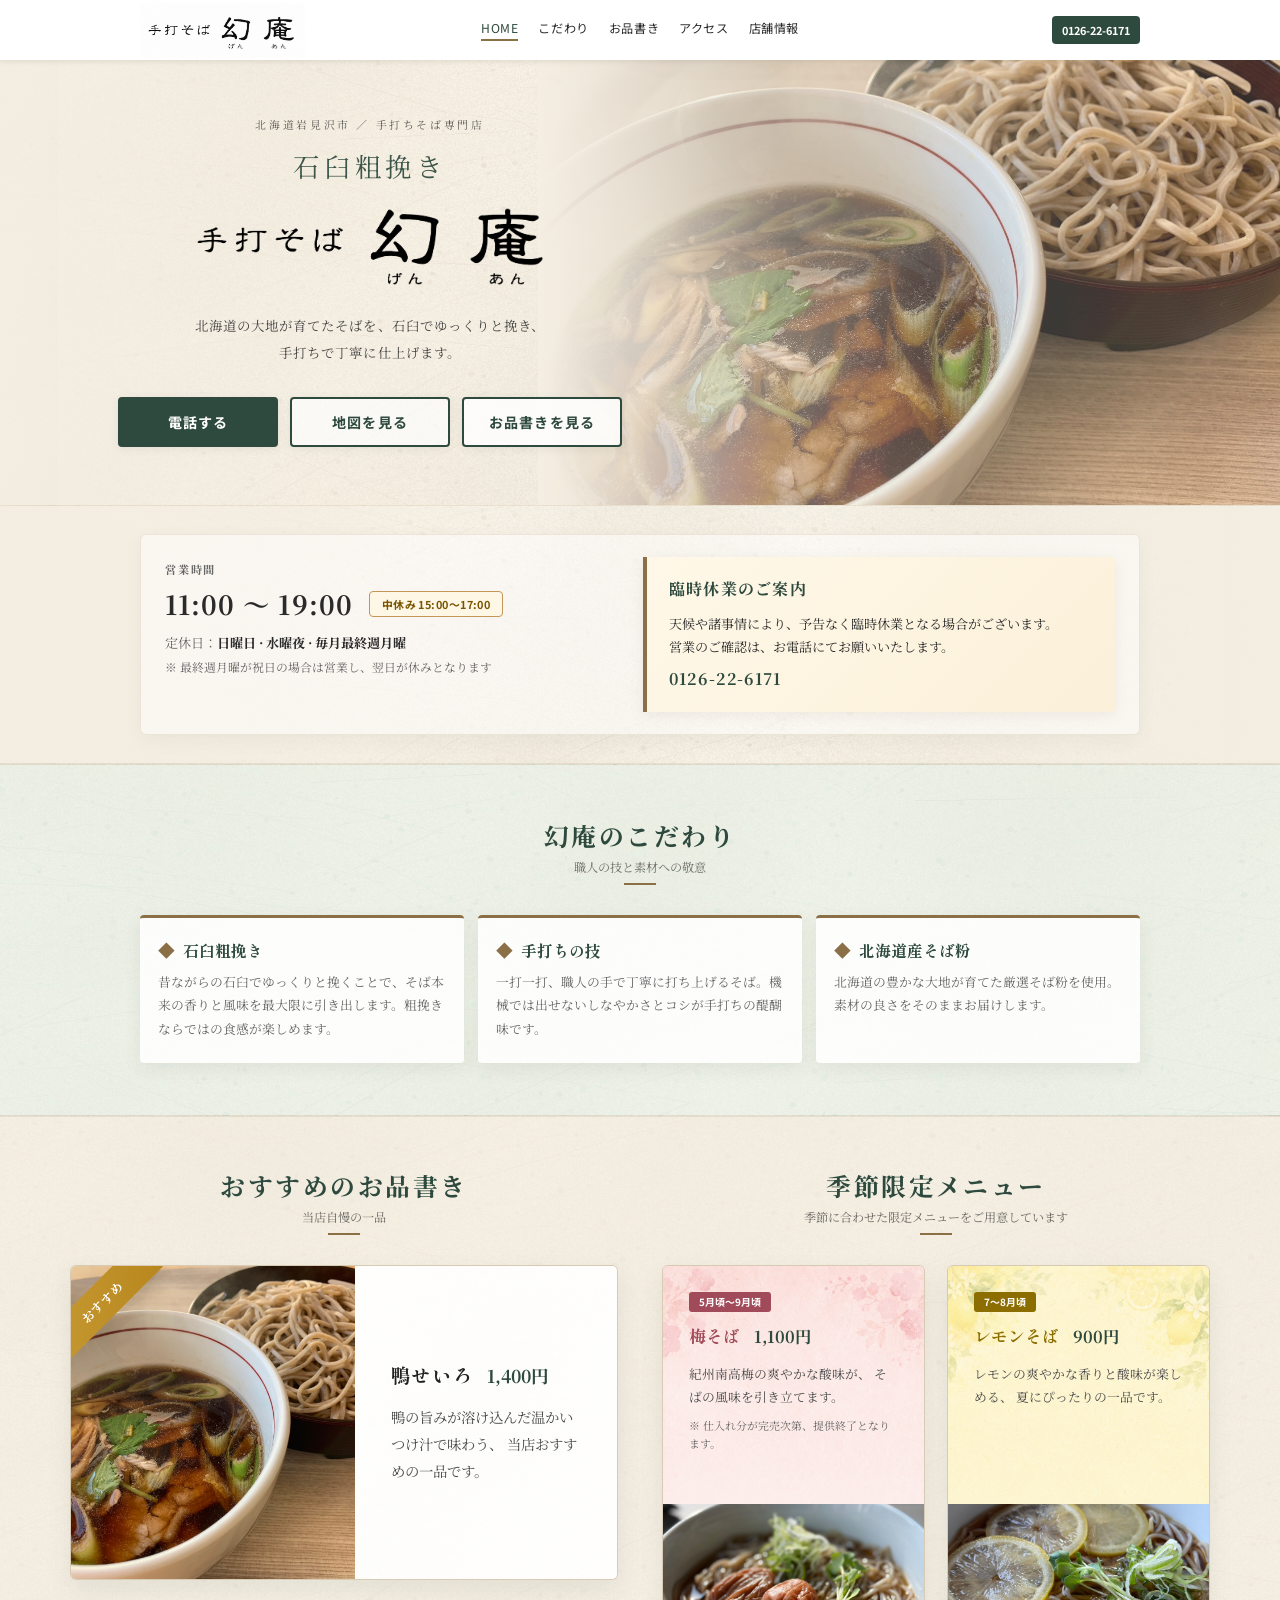
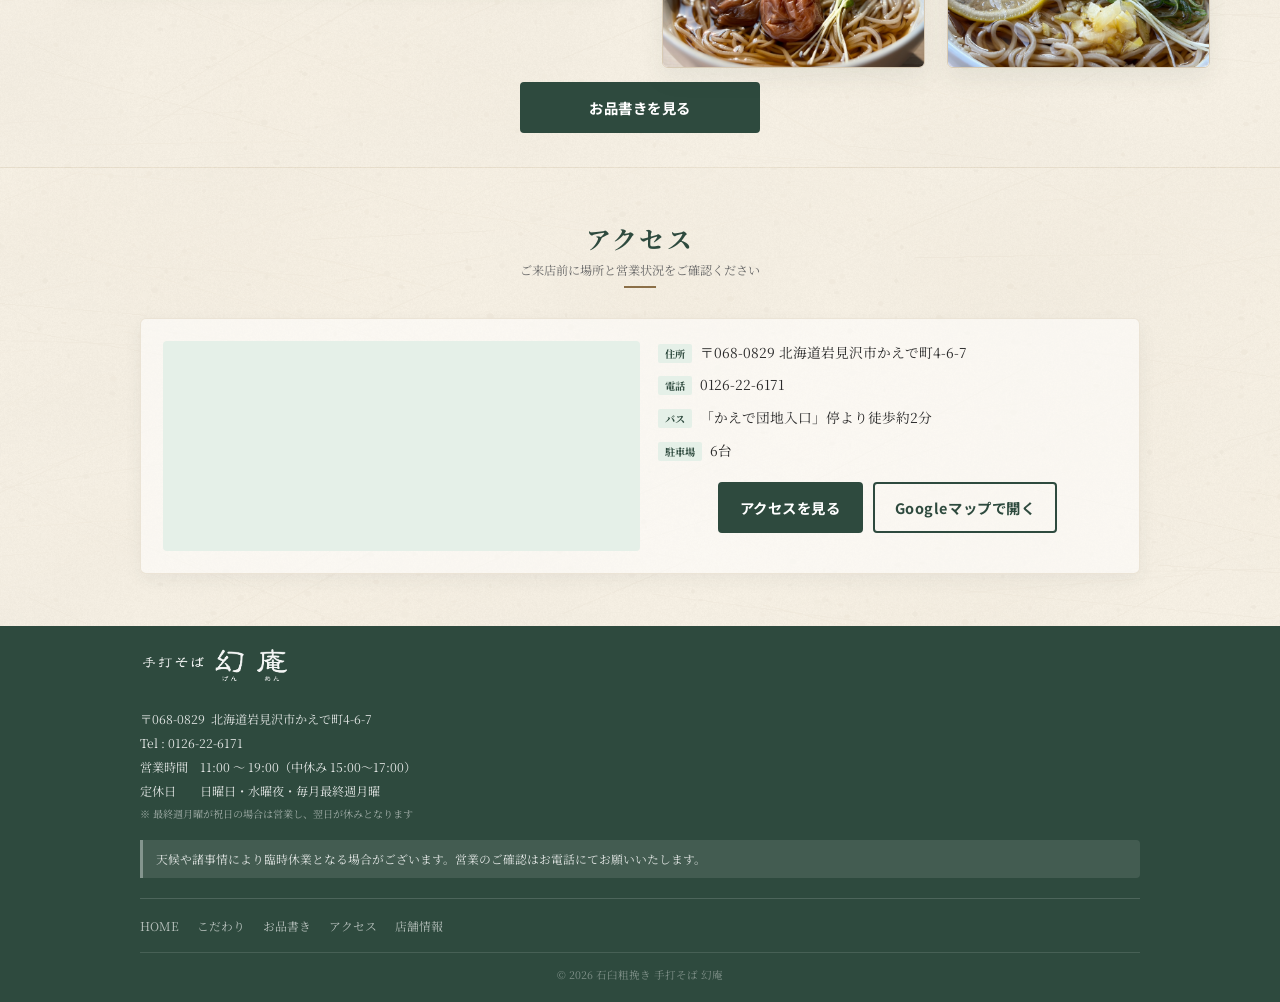
==== commit 76b4c7eb: "Add files via upload" ====
--- a/index.html
+++ b/index.html
@@ -217,7 +217,7 @@
                   </p>
                 </div>
                 <div class="season-v2__media">
-                  <img src="images/hiyakake-lemon.JPG" alt="レモンそば">
+                  <img src="images/hiyakake-lemon.jpg" alt="レモンそば">
                 </div>
               </article>
             </div>
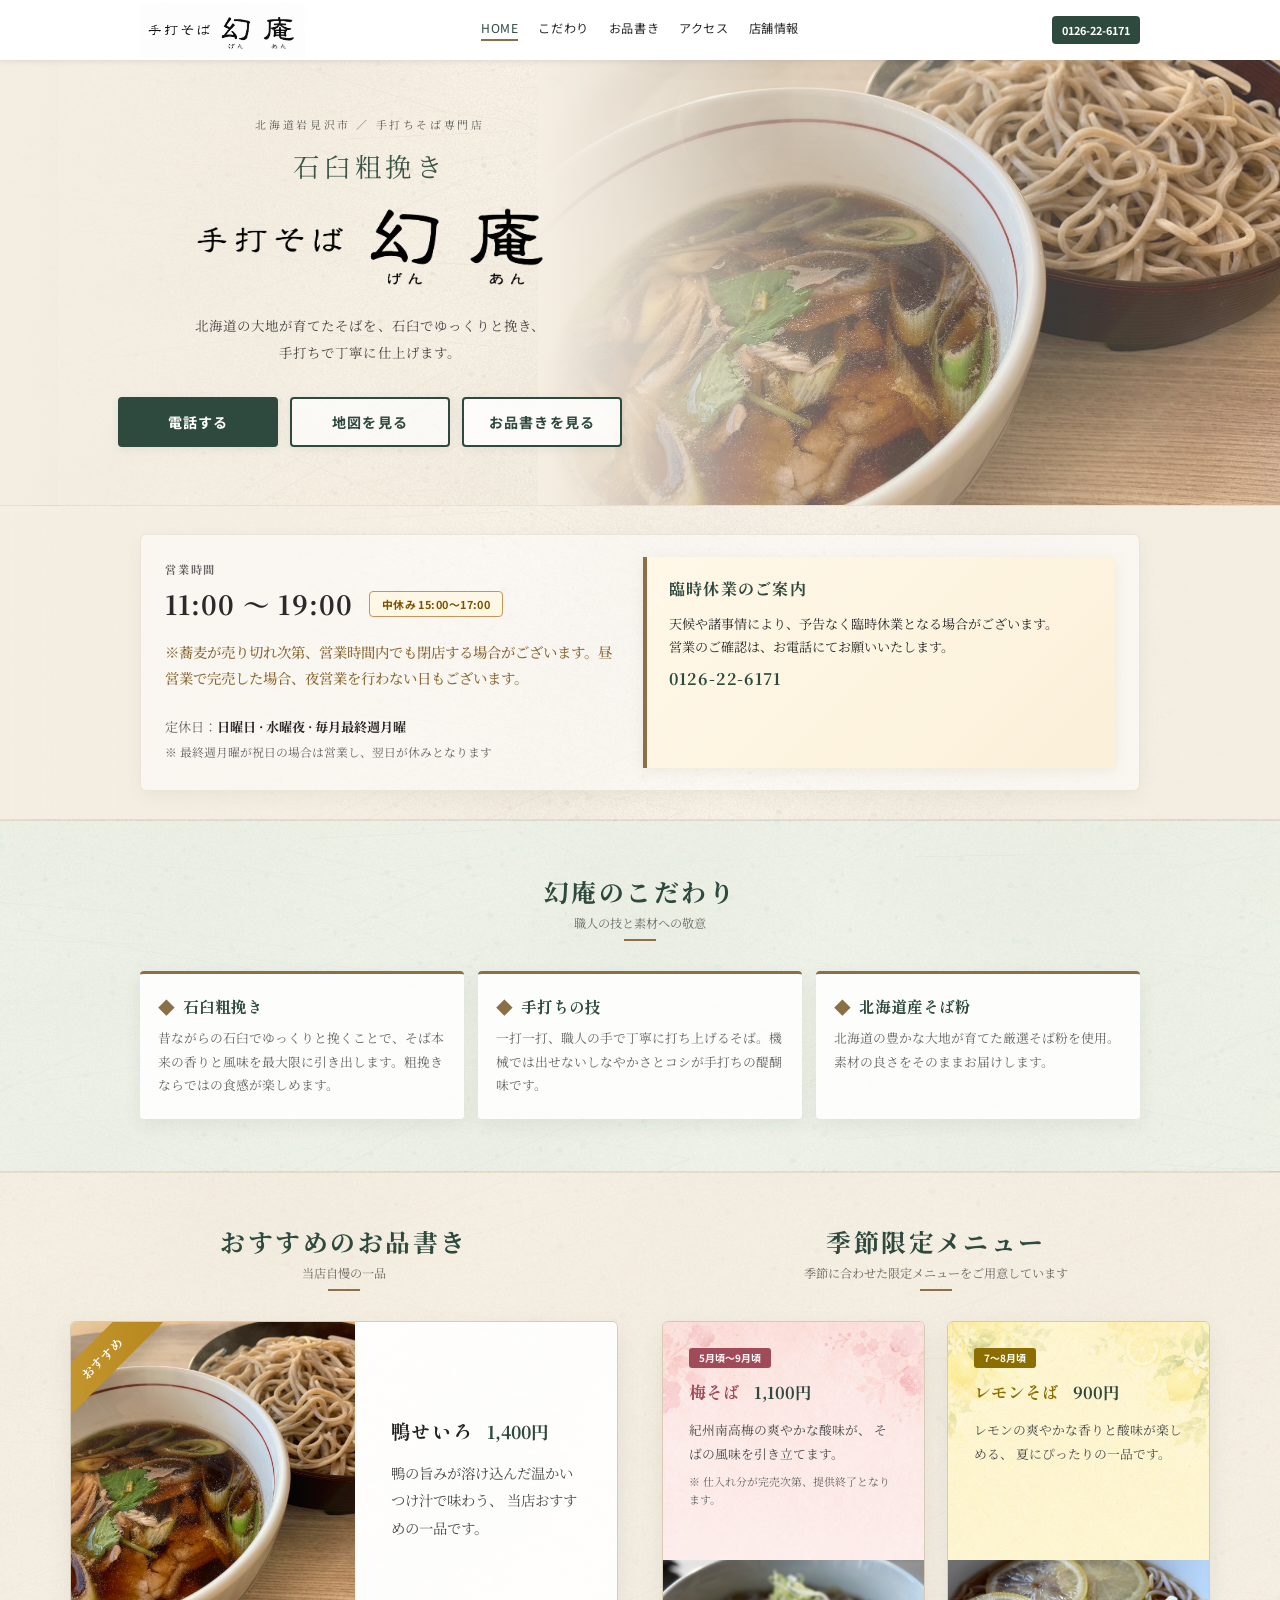
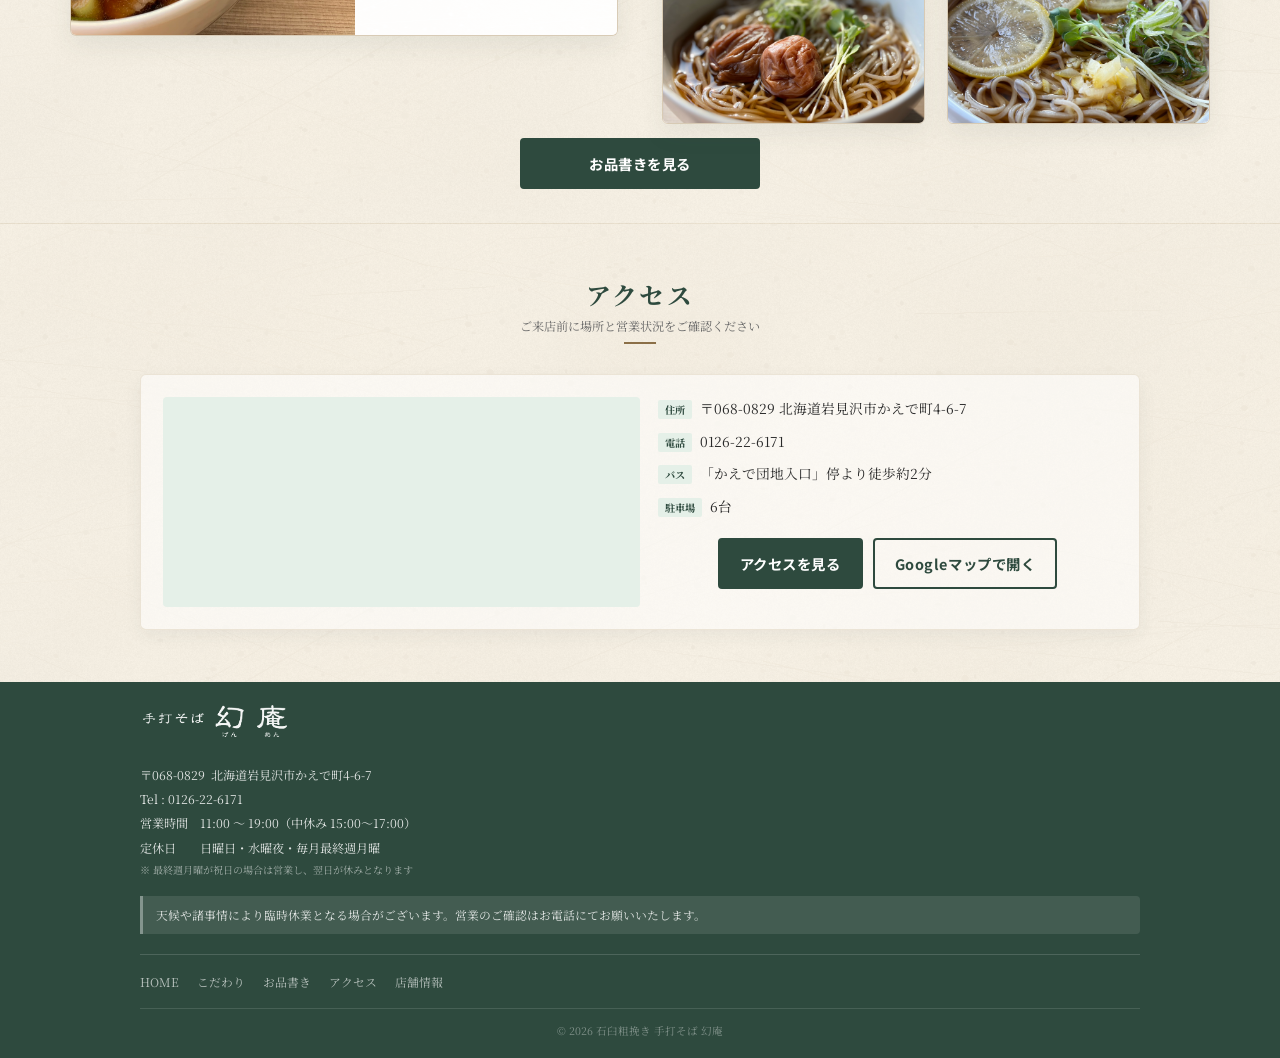
==== commit 44263fc6: "Add files via upload" ====
--- a/index.html
+++ b/index.html
@@ -95,6 +95,7 @@
             <div class="hours-main">
               <span class="hours-time">11:00 〜 19:00</span>
               <span class="break-badge">中休み 15:00〜17:00</span>
+              <p class="business-note">※蕎麦が売り切れ次第、営業時間内でも閉店する場合がございます。昼営業で完売した場合、夜営業を行わない日もございます。</p>
             </div>
     
             <p class="hours-closed">
--- a/css/style.css
+++ b/css/style.css
@@ -2812,27 +2812,33 @@
   width: 100%;
 }
 
+/* =========================================================
+   こだわりページ 03：牡丹そばポイントカード
+========================================================= */
+
 .kodawari-points {
   display: grid;
-  grid-template-columns: repeat(4, minmax(0, 1fr));
-  gap: 14px;
-  margin-top: 24px;
+  grid-template-columns: repeat(2, 1fr);
+  gap: 16px 20px;
+  margin-top: 32px;
 }
 
 .kodawari-points__item {
+  min-height: 72px;
+  padding: 18px 20px;
+  border: 1px solid rgba(46, 74, 62, 0.35);
+  border-radius: 4px;
+  background: rgba(255, 255, 255, 0.28);
+  color: #244d3f;
+  font-family: "Noto Serif JP", serif;
+  font-size: 1rem;
+  font-weight: 600;
+  letter-spacing: 0.06em;
+  line-height: 1.6;
   display: flex;
   align-items: center;
   justify-content: center;
-  min-height: 72px;
-  padding: 14px 16px;
   text-align: center;
-  font-family: var(--font-serif);
-  font-size: .96rem;
-  line-height: 1.65;
-  color: var(--c-primary);
-  background: rgba(250, 246, 240, .88);
-  border: 1px solid rgba(46, 74, 62, .24);
-  border-radius: 4px;
 }
 
 .kodawari-cta {
@@ -5342,4 +5348,158 @@
     height: 270px !important;
     opacity: .14 !important;
   }
+}
+/* =========================================================
+   アクセスページ：店舗外観 + アクセス情報 2カラム表示
+========================================================= */
+
+.access-detail-section {
+  background-color: #FAF6F0;
+  padding: 52px 0 58px;
+}
+
+.access-detail-layout {
+  display: grid;
+  grid-template-columns: minmax(0, 0.92fr) minmax(0, 1.08fr);
+  gap: 28px;
+  align-items: stretch;
+}
+
+.access-detail-cards {
+  display: flex;
+  flex-direction: column;
+  gap: 14px;
+}
+
+.access-detail-cards .ac-block {
+  margin-bottom: 0;
+  background: #fff;
+}
+
+.access-detail-cards .ac-block-body {
+  min-height: 96px;
+}
+
+.access-shop-photo {
+  margin: 0;
+  overflow: hidden;
+  border: 1px solid var(--c-border);
+  border-radius: var(--r);
+  background: #fff;
+  box-shadow: 0 6px 18px rgba(46, 74, 62, .08);
+}
+
+.access-shop-photo img {
+  width: 100%;
+  height: 100%;
+  min-height: 360px;
+  max-height: 470px;
+  object-fit: cover;
+  object-position: center 58%;
+}
+
+.access-shop-photo figcaption {
+  padding: 13px 16px 15px;
+  color: var(--c-primary);
+  font-family: var(--font-serif);
+  font-size: .88rem;
+  font-weight: 700;
+  line-height: 1.7;
+  letter-spacing: .06em;
+  text-align: center;
+  background:
+    linear-gradient(rgba(255, 255, 255, .76), rgba(255, 255, 255, .76)),
+    url("../images/washi-hero-bg.png");
+  background-repeat: repeat;
+  background-size: 900px auto;
+  border-top: 1px solid rgba(218, 204, 180, .65);
+}
+
+/* タブレット以下：縦並び */
+@media (max-width: 900px) {
+  .access-detail-layout {
+    grid-template-columns: 1fr;
+    gap: 24px;
+  }
+
+  .access-shop-photo {
+    order: -1;
+  }
+
+  .access-shop-photo img {
+    min-height: 260px;
+    max-height: none;
+    aspect-ratio: 16 / 10;
+  }
+}
+
+/* スマホ：余白を少し抑える */
+@media (max-width: 767px) {
+  .access-detail-section {
+    padding: 38px 0 44px;
+  }
+
+  .access-detail-layout {
+    gap: 22px;
+  }
+
+  .access-shop-photo img {
+    min-height: 0;
+    aspect-ratio: 4 / 3;
+  }
+
+  .access-shop-photo figcaption {
+    font-size: .82rem;
+    padding: 11px 14px 13px;
+  }
+
+  .access-detail-cards .ac-block-body {
+    min-height: auto;
+  }
+}
+/* =========================================================
+   営業時間補足：売り切れ次第閉店の注意書き
+========================================================= */
+
+/* =========================================================
+   営業時間補足：売り切れ次第閉店
+========================================================= */
+
+.business-note {
+  display: block !important;
+  margin-top: 10px !important;
+  color: #8a6a35 !important;
+  font-size: 0.9rem !important;
+  font-weight: 500 !important;
+  line-height: 1.8 !important;
+}
+
+@media (max-width: 767px) {
+  .business-note {
+    margin-top: 8px !important;
+    font-size: 0.84rem !important;
+    line-height: 1.75 !important;
+  }
+}
+/* =========================================================
+   営業時間補足：売り切れ次第閉店
+========================================================= */
+
+.business-note,
+.note--closing {
+  display: block;
+  margin-top: 8px;
+  color: #7b5f32;
+  font-size: 0.88rem;
+  font-weight: 500;
+  line-height: 1.75;
+}
+
+@media (max-width: 767px) {
+  .business-note,
+  .note--closing {
+    margin-top: 7px;
+    font-size: 0.82rem;
+    line-height: 1.7;
+  }
 }
